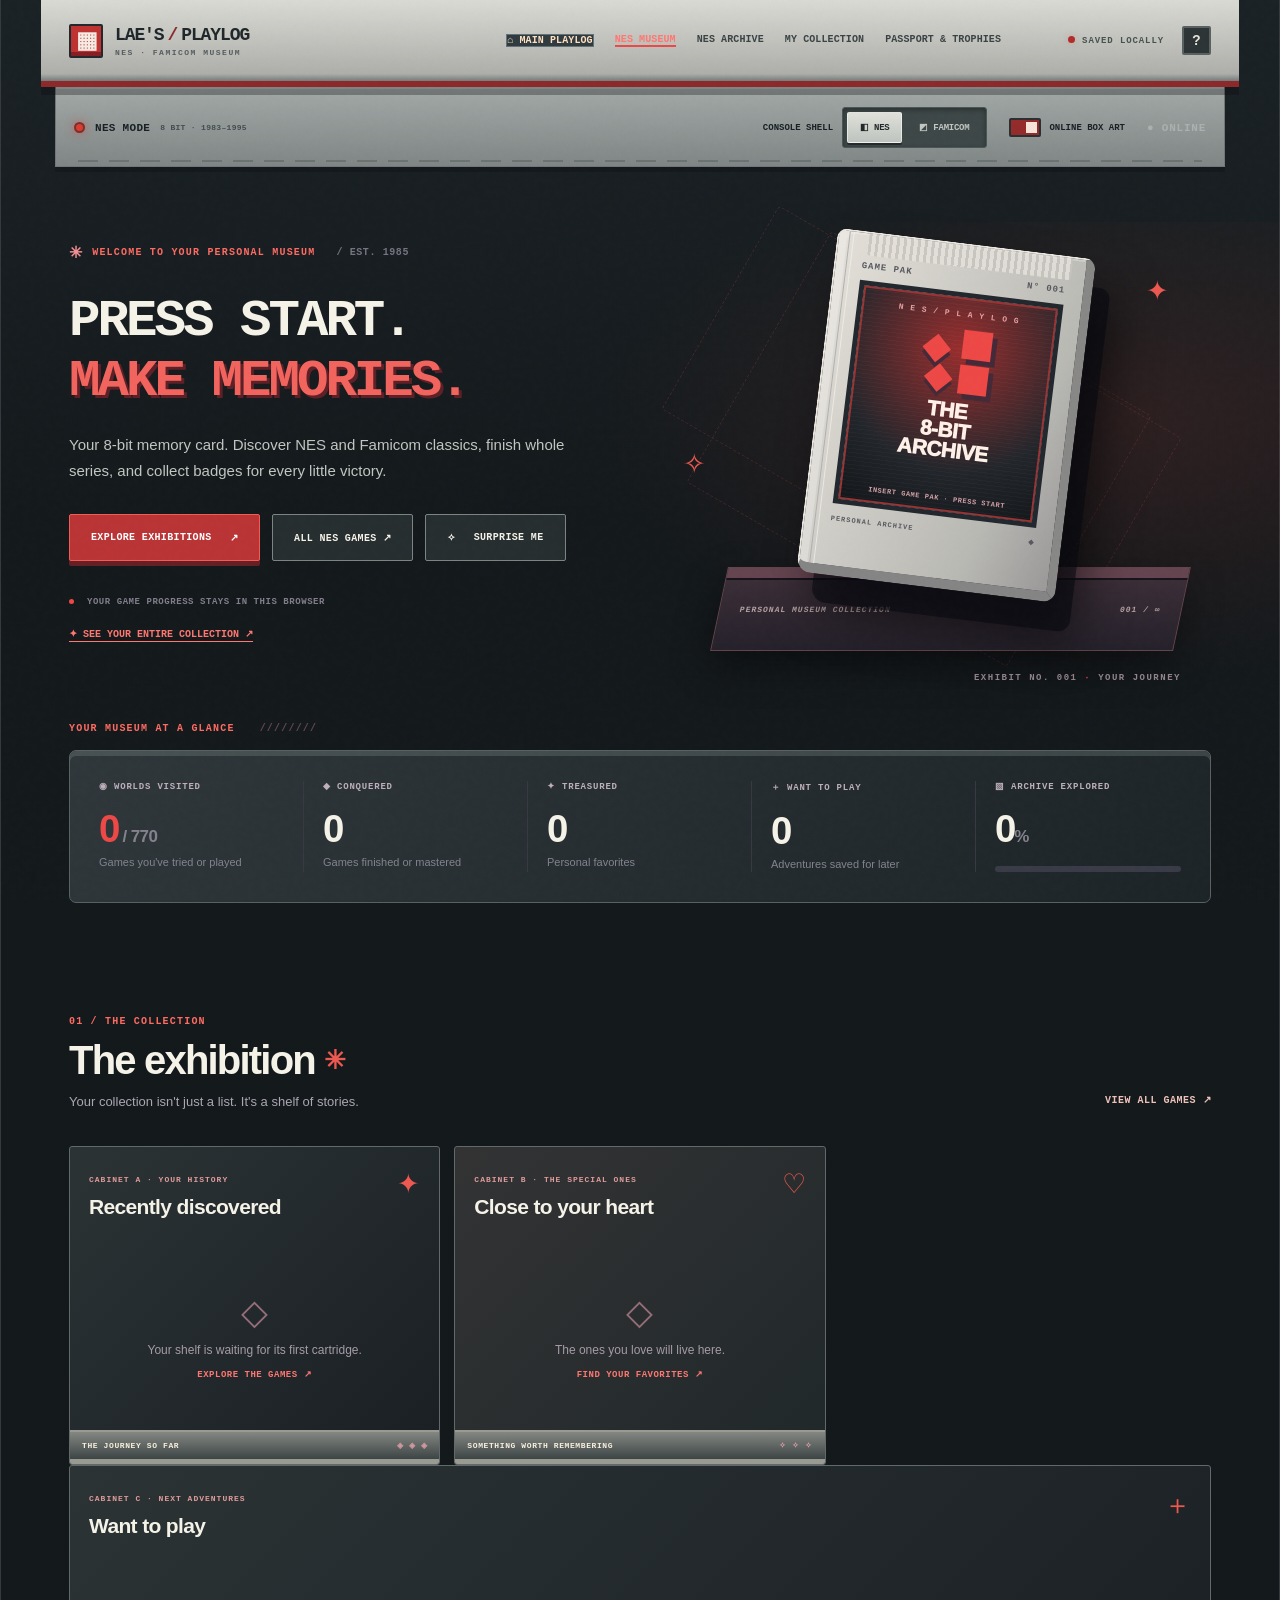
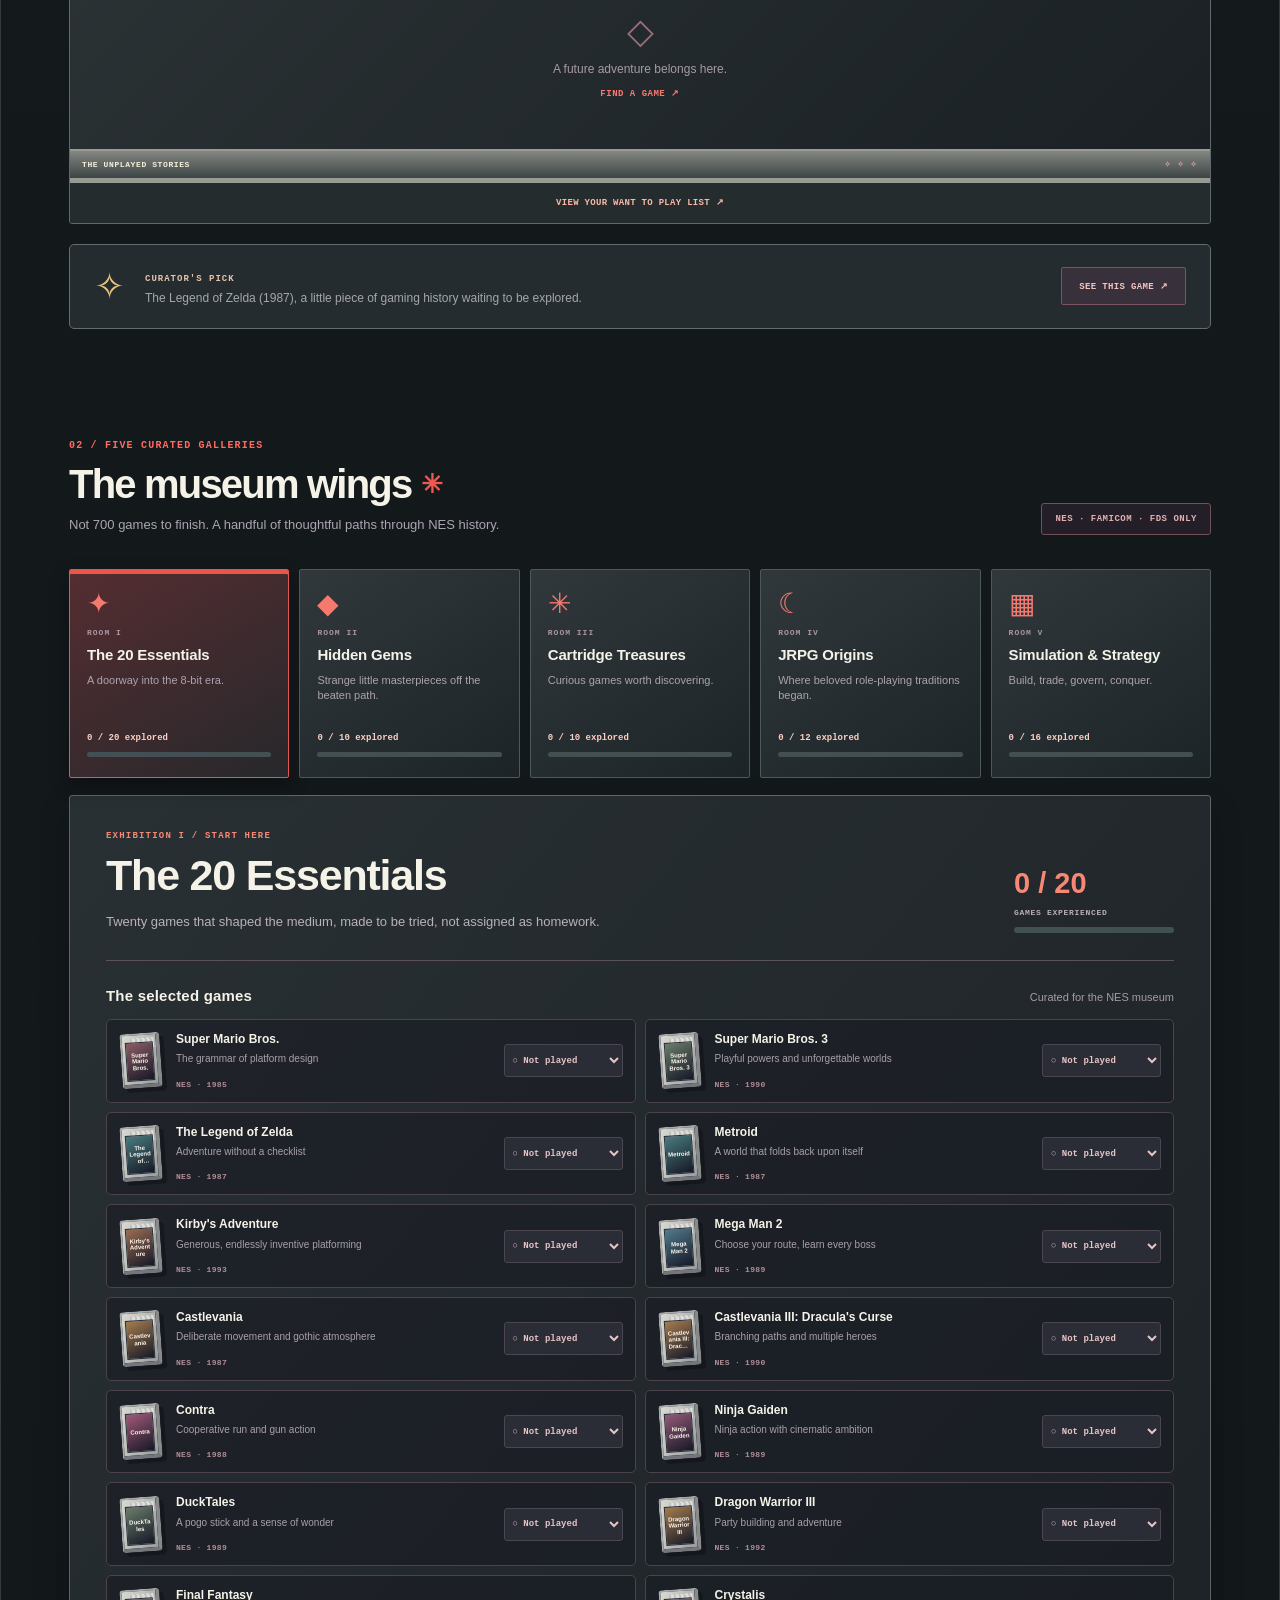
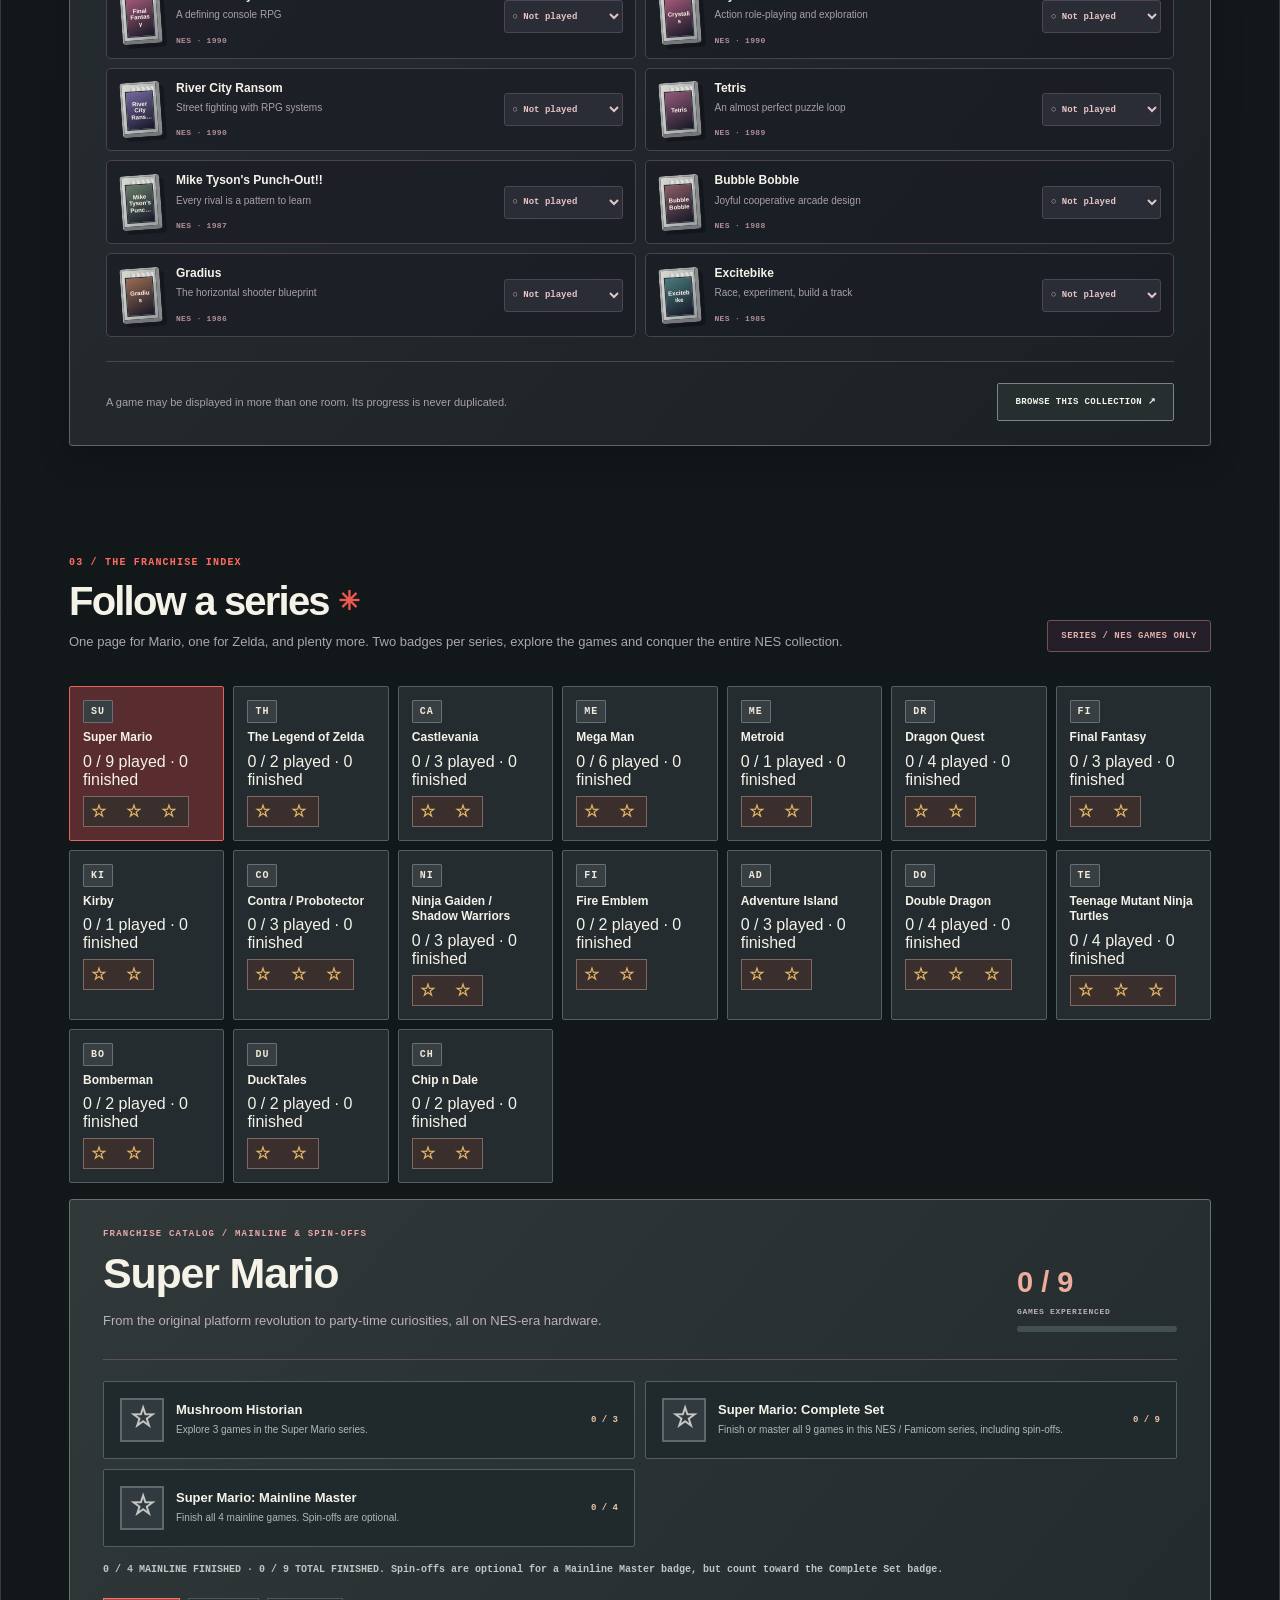
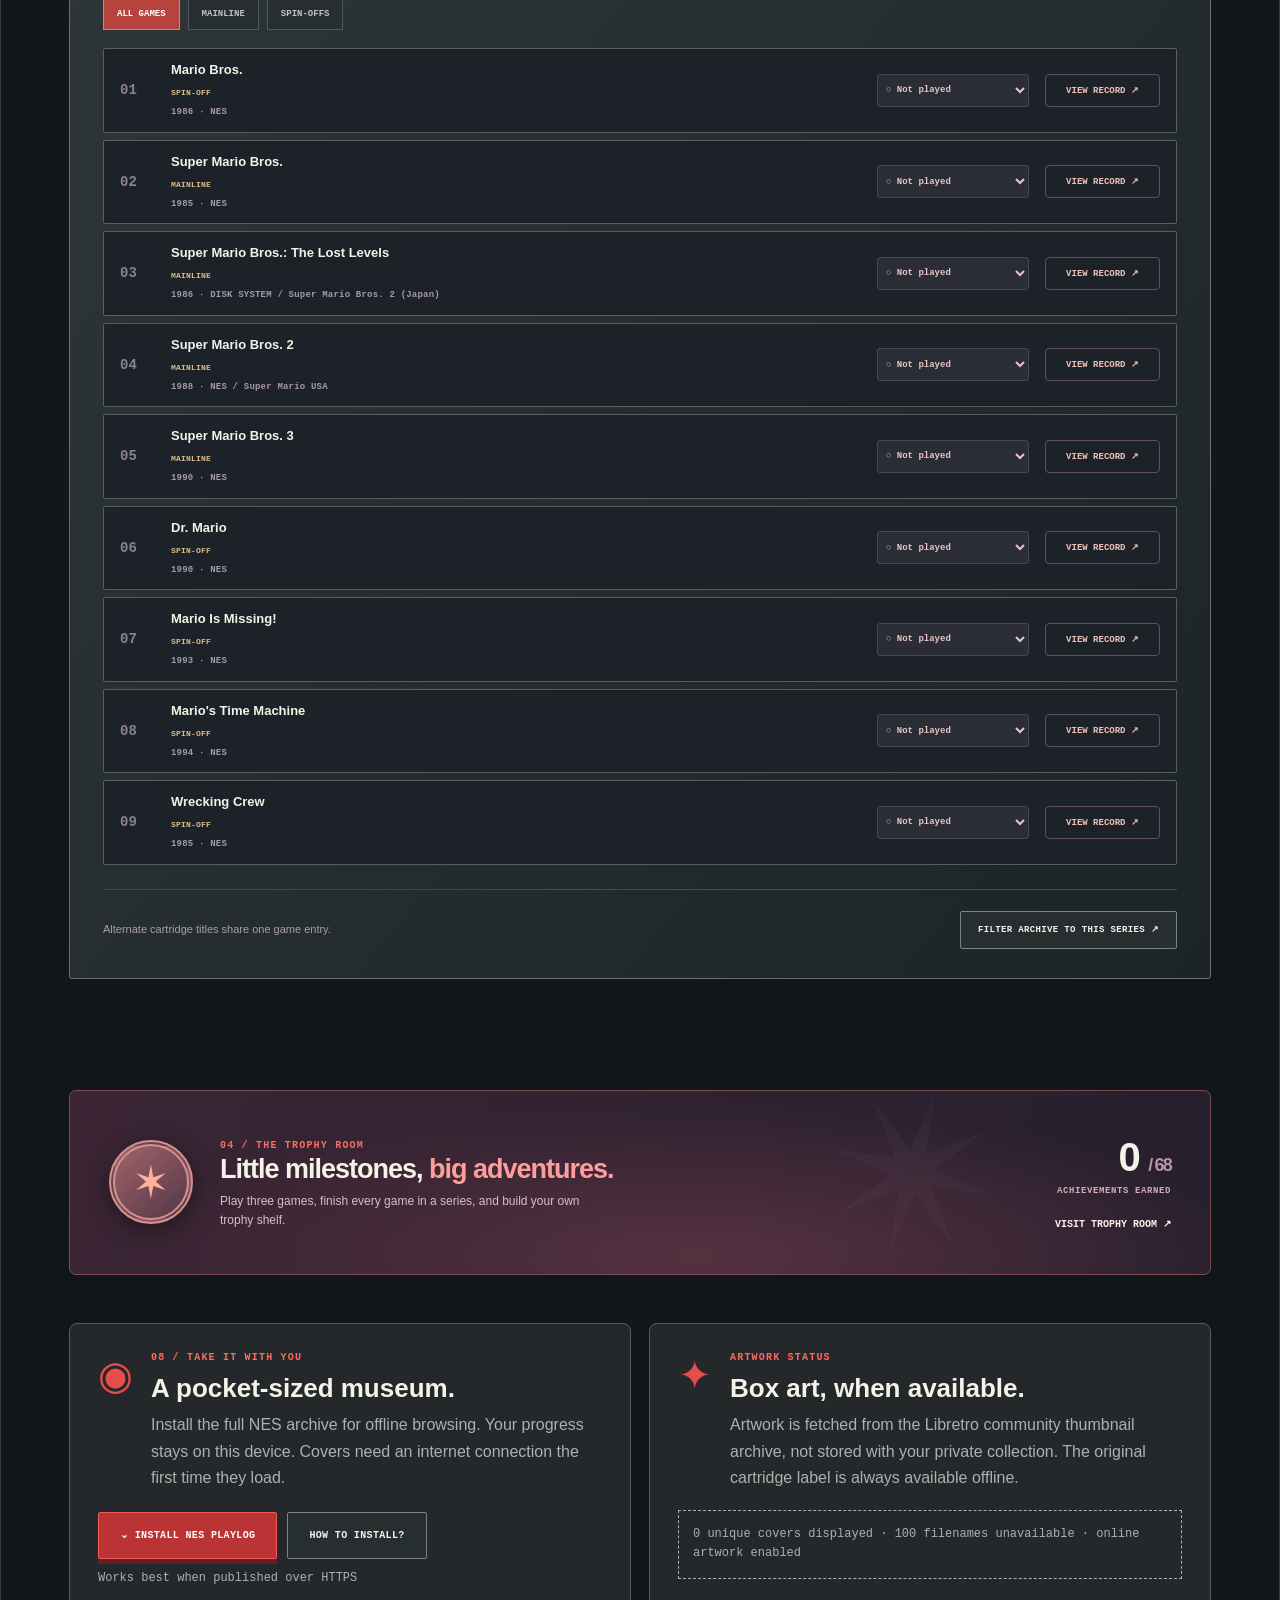
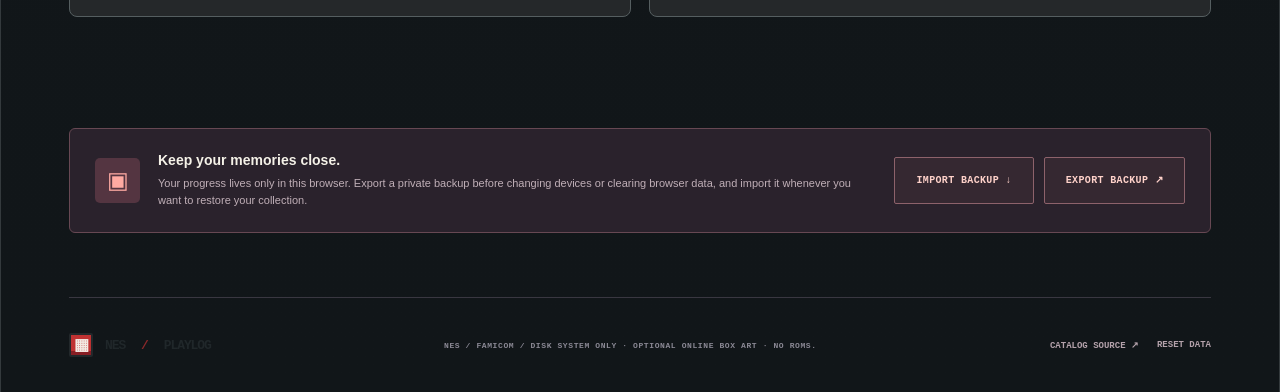
==== nes/index.html @ 4ed9d4ea "Lae's Playlog v9: shared passport, collection and NES museum" ====
<!doctype html>
<html lang="en">
<head>
<meta charset="utf-8">
<meta name="viewport" content="width=device-width, initial-scale=1">
<meta name="theme-color" content="#171a1b">
<meta name="description" content="NES Playlog, a personal 8-bit cartridge museum, game archive, and achievement collection.">
<title>Lae's Playlog · NES · Museum</title>

<link rel="icon" href="../favicon.svg" type="image/svg+xml"><link rel="stylesheet" href="./styles.css">

<meta name="apple-mobile-web-app-capable" content="yes">
<meta name="apple-mobile-web-app-status-bar-style" content="black-translucent">

</head>
<body data-page="museum">
<div class="noise" aria-hidden="true"></div>
<div class="site" id="top">
  <header class="topbar">
    <a class="wordmark" href="../index.html" aria-label="Lae's Playlog home"><span class="logo-pixel">▦</span><span>LAE'S<span class="slash">/</span>PLAYLOG<small>NES · FAMICOM MUSEUM</small></span></a>
    <nav class="mainnav" aria-label="Main navigation"><a class="hub-return" href="../index.html">⌂ MAIN PLAYLOG</a><a data-nav="museum" href="./index.html">NES MUSEUM</a><a data-nav="archive" href="./archive.html">NES ARCHIVE</a><a href="../collection.html">MY COLLECTION</a><a href="../passport.html">PASSPORT &amp; TROPHIES</a></nav>
    <div class="top-actions"><span class="save-status" id="saveStatus"><span class="save-dot"></span>SAVED LOCALLY</span><button type="button" class="top-help" id="aboutBtn" aria-label="About NES Playlog">?</button></div>
  </header>
  <div class="console-controls" aria-label="Appearance settings">
    <div class="console-identity"><span class="power-led" aria-hidden="true"></span><span id="consoleLabel">NES MODE</span><small>8 BIT · 1983–1995</small></div>
    <div class="control-cluster"><span class="control-caption">CONSOLE SHELL</span><div class="theme-switch" role="group" aria-label="Console appearance"><button type="button" class="theme-button active" data-theme-select="nes" aria-pressed="true">◧ NES</button><button type="button" class="theme-button" data-theme-select="famicom" aria-pressed="false">◩ FAMICOM</button></div></div>
    <label class="cover-toggle"><input type="checkbox" id="coverToggle" checked><span class="switch-track"></span><span>ONLINE BOX ART</span></label><span class="network-state" id="networkState" aria-live="polite">● ONLINE</span>
  </div>
  <main>
    <section id="museum" class="hero-section">
      <div class="hero-text">
        <div class="eyebrow"><span class="mini-star">✳</span> WELCOME TO YOUR PERSONAL MUSEUM <span class="muted-number">/ EST. 1985</span></div>
        <h1>PRESS START.<br><em>MAKE MEMORIES.</em></h1>
        <p>Your 8-bit memory card. Discover NES and Famicom classics, finish whole series, and collect badges for every little victory.</p>
        <div class="hero-buttons"><a href="./index.html#exhibitions" class="btn btn-primary">EXPLORE EXHIBITIONS <span>↗</span></a><button type="button" class="btn btn-outline" id="exploreBtn">ALL NES GAMES ↗</button><button type="button" class="btn btn-outline" id="randomBtn"><span class="dice">✧</span> SURPRISE ME</button></div>
        <div class="hero-note"><span class="dot"></span> YOUR GAME PROGRESS STAYS IN THIS BROWSER</div><a class="hero-collection-link" href="../collection.html">✦ SEE YOUR ENTIRE COLLECTION ↗</a>
      </div>
      <div class="hero-stage" aria-hidden="true">
        <div class="stage-orbit orbit-a"></div><div class="stage-orbit orbit-b"></div>
        <span class="stage-spark s1">✦</span><span class="stage-spark s2">✧</span><span class="stage-spark s3">✳</span>
        <div class="stage-plinth"><div class="plinth-top"></div><div class="plinth-front">PERSONAL MUSEUM COLLECTION <span>001 / ∞</span></div></div>
        <div class="hero-cartridge"><div class="cart-ridge"></div><div class="cart-head"><span>GAME PAK</span><span>N° 001</span></div><div class="cart-label"><div class="cart-label-top">N E S  /  P L A Y L O G</div><div class="hero-pixel-mark"><b></b><b></b><b></b><b></b></div><strong>THE<br>8-BIT<br>ARCHIVE</strong><small>INSERT GAME PAK · PRESS START</small></div><div class="cart-foot">PERSONAL ARCHIVE <span>◆</span></div></div>
        <div class="stage-caption">EXHIBIT NO. 001 <span>·</span> YOUR JOURNEY</div>
      </div>
    </section>
    <section class="dashboard" aria-labelledby="dashboard-title"><div class="section-overline" id="dashboard-title">YOUR MUSEUM AT A GLANCE <span>////////</span></div>
      <div class="stat-grid">
        <div class="stat-block"><div class="stat-caption">◉ WORLDS VISITED</div><div class="stat-big" id="statPlayed">0<small> / 770</small></div><div class="stat-foot">Games you've tried or played</div></div>
        <div class="stat-block"><div class="stat-caption">◆ CONQUERED</div><div class="stat-big" id="statFinished">0</div><div class="stat-foot">Games finished or mastered</div></div>
        <div class="stat-block"><div class="stat-caption">✦ TREASURED</div><div class="stat-big" id="statFavs">0</div><div class="stat-foot">Personal favorites</div></div>
        <div class="stat-block"><div class="stat-caption">＋ WANT TO PLAY</div><div class="stat-big" id="statWant">0</div><div class="stat-foot">Adventures saved for later</div></div><div class="stat-block"><div class="stat-caption">▧ ARCHIVE EXPLORED</div><div class="stat-big" id="statPercent">0<small>%</small></div><div class="stat-meter" role="progressbar" aria-label="Collection explored" aria-valuemin="0" aria-valuemax="100" aria-valuenow="0" id="statProgress"><span id="statFill"></span></div></div>
      </div>
    </section>
    <section class="exhibits" aria-labelledby="exhibit-title">
      <div class="section-head"><div><div class="section-kicker">01 / THE COLLECTION</div><h2 id="exhibit-title">The exhibition <span class="heading-flower">✳</span></h2><p>Your collection isn't just a list. It's a shelf of stories.</p></div><a class="text-link" href="./archive.html">VIEW ALL GAMES <span>↗</span></a></div>
      <div class="exhibit-panels">
        <article class="exhibit-panel recently"><div class="panel-top"><div><span class="eyebrow-tag">CABINET A · YOUR HISTORY</span><h3>Recently discovered</h3></div><span class="panel-symbol">✦</span></div><div id="recentShelf" class="shelf-cards"></div><div class="shelf-edge">THE JOURNEY SO FAR <span>◈ ◈ ◈</span></div></article>
        <article class="exhibit-panel favorites"><div class="panel-top"><div><span class="eyebrow-tag">CABINET B · THE SPECIAL ONES</span><h3>Close to your heart</h3></div><span class="panel-symbol">♡</span></div><div id="favoriteShelf" class="shelf-cards"></div><div class="shelf-edge">SOMETHING WORTH REMEMBERING <span>✧ ✧ ✧</span></div></article>
      </div>
      <article class="exhibit-panel wishlist"><div class="panel-top"><div><span class="eyebrow-tag">CABINET C · NEXT ADVENTURES</span><h3>Want to play</h3></div><span class="panel-symbol">＋</span></div><div id="wantShelf" class="shelf-cards"></div><div class="shelf-edge">THE UNPLAYED STORIES <span>✧ ✧ ✧</span></div><button type="button" class="wishlist-view-all" id="wantShelfLink">VIEW YOUR WANT TO PLAY LIST ↗</button></article>
      <div class="curator-strip"><span class="curator-icon">✧</span><div><strong>CURATOR'S PICK</strong><p id="curatorText">A little adventure is waiting for you in the archive.</p></div><button class="btn btn-small" id="curatorBtn" type="button">SEE THIS GAME ↗</button></div>
    </section>
    <section id="exhibitions" class="curated-exhibitions" aria-labelledby="exhibitions-title">
  <div class="section-head"><div><div class="section-kicker">02 / FIVE CURATED GALLERIES</div><h2 id="exhibitions-title">The museum wings <span class="heading-flower">✳</span></h2><p>Not 700 games to finish. A handful of thoughtful paths through NES history.</p></div><span class="museum-count-tag">NES · FAMICOM · FDS ONLY</span></div>
  <div class="room-nav" id="roomNav" aria-label="Choose an exhibition"></div>
  <div id="roomDetail" class="room-detail" aria-live="polite"></div>
</section>
<section id="series" class="series-section" aria-labelledby="series-title">
  <div class="section-head"><div><div class="section-kicker">03 / THE FRANCHISE INDEX</div><h2 id="series-title">Follow a series <span class="heading-flower">✳</span></h2><p>One page for Mario, one for Zelda, and plenty more. Two badges per series, explore the games and conquer the entire NES collection.</p></div><span class="museum-count-tag">SERIES / NES GAMES ONLY</span></div>
  <div class="series-nav" id="seriesNav" aria-label="Choose a series"></div>
  <div class="series-detail" id="seriesDetail" aria-live="polite"></div>
</section>
<section class="milestone-banner"><div class="banner-badge">✶</div><div><span class="section-kicker">04 / THE TROPHY ROOM</span><h2>Little milestones, <em>big adventures.</em></h2><p>Play three games, finish every game in a series, and build your own trophy shelf.</p></div><div class="banner-right"><strong id="badgeCountHero">0 <span>/ 68</span></strong><span>ACHIEVEMENTS EARNED</span><a href="../passport.html#achievements">VISIT TROPHY ROOM ↗</a></div></section>
    <section id="archive" class="archive" aria-labelledby="archive-title"><div class="section-head"><div><div class="section-kicker">05 / THE NES + FAMICOM ARCHIVE</div><h2 id="archive-title">The game archive <span class="heading-flower">✳</span></h2><p><span id="catalogCount">770</span> unique game entries on file. A growing NES and Famicom collection, with alternate cartridge titles linked together. More games are still being added.</p></div><div class="archive-head-actions"><button type="button" class="text-link as-button" id="importBtn">↓ IMPORT</button><button type="button" class="text-link as-button" id="exportBtn">↑ BACK UP ↗</button><button type="button" class="btn btn-primary btn-small" id="addBtn">＋ ADD GAME</button></div></div>
      <div class="archive-console"><div class="console-top"><span>SEARCH THE CATALOG</span><span>SELECT YOUR VIEW <span class="tiny-arrow">→</span></span></div>
        <div class="search-row"><label class="search-field"><span>⌕</span><input id="searchInput" type="search" placeholder="Try: Capcom platformer, Zelda, tactics..." autocomplete="off" aria-label="Search games"><kbd>/</kbd></label><div class="view-switch" aria-label="Archive layout"><button type="button" class="view-button active" data-view="grid" aria-label="Cartridge grid view" aria-pressed="true">▦ <span>GRID</span></button><button type="button" class="view-button" data-view="list" aria-label="List view" aria-pressed="false">☷ <span>LIST</span></button></div></div>
        <div class="filter-row"><label>STATUS<select id="statusFilter"><option value="all">All statuses</option><option value="unplayed">Not played</option><option value="tried">Tried</option><option value="played">Played</option><option value="finished">Finished</option><option value="mastered">Mastered</option><option value="favorites">Favorites only</option><option value="want">Want to Play only</option><option value="other-played">Played another version</option><option value="other-finished">Finished another version</option></select></label><label>YEAR<select id="yearFilter"><option value="all">Every year</option></select></label><label>SORT BY<select id="sortSelect"><option value="alpha">Title, A to Z</option><option value="recent">Recently updated</option><option value="oldest">Release, oldest</option><option value="newest">Release, newest</option><option value="status">Completion status</option><option value="want">Want to Play first</option></select></label></div>
        <div class="filter-row advanced-filter-row"><label>EXHIBITION<select id="exhibitionFilter"><option value="all">All collections</option></select></label><label>SERIES<select id="seriesFilter"><option value="all">Every series</option></select></label><label>GENRE<select id="genreFilter"><option value="all">All genres</option></select></label><label>GAMEPLAY TAG<select id="tagFilter"><option value="all">All tags</option></select></label><label>SERIES ROLE<select id="roleFilter"><option value="all">Any series role</option><option value="Mainline">Mainline</option><option value="Spin-off">Spin-off</option><option value="independent">Not in a series</option></select></label><label>DEVELOPER<select id="developerFilter"><option value="all">All developers</option></select></label><label>PUBLISHER<select id="publisherFilter"><option value="all">All publishers</option></select></label><span class="filter-hint">Combine filters to discover games by creator, genre, gameplay systems, series, or progress. Some archive metadata is still being researched.</span></div>
      </div>
      <div class="archive-result"><span id="resultCount">SHOWING 0 OF 770 ARTIFACTS</span><button type="button" class="clear-filters" id="clearFiltersBtn">CLEAR FILTERS ×</button></div>
      <div id="gameGrid" class="archive-grid" aria-live="off"></div>
      <div id="emptyArchive" class="empty-archive hidden"><div>✧</div><h3>Nothing on this shelf.</h3><p>Try another search, or add your own game to the museum.</p><button type="button" class="btn btn-outline" id="clearEmptyBtn">CLEAR FILTERS</button></div>
      <div class="load-more"><button type="button" class="btn btn-outline hidden" id="moreBtn">SHOW MORE CARTRIDGES ↓</button></div>
    </section>

<section id="collection" class="collection-page" aria-labelledby="collectionTitle">
 <div class="collection-intro"><div class="section-kicker">YOUR PERSONAL MUSEUM / THE GAME SHELF</div><h1 id="collectionTitle">Every game <em>you've touched.</em></h1><p>A shelf for everything you've tried, played, finished, mastered, or saved for another day. Your collection should never be hidden behind an archive filter.</p><div class="collection-count-grid" id="collectionCounts" aria-label="Game completion statistics"></div></div>
 <div class="collection-toolbar"><div class="collection-tabs" id="collectionTabs" role="group" aria-label="View games by progress"><button data-collection-filter="all" type="button" class="active">ALL PLAYED</button><button data-collection-filter="tried" type="button">TRIED</button><button data-collection-filter="played" type="button">PLAYED</button><button data-collection-filter="finished" type="button">FINISHED</button><button data-collection-filter="mastered" type="button">MASTERED</button><button data-collection-filter="other" type="button">OTHER VERSIONS</button><button data-collection-filter="want" type="button">WANT TO PLAY</button><button data-collection-filter="favorite" type="button">FAVORITES</button></div><label class="collection-search-label">⌕ FIND IN MY COLLECTION<input type="search" id="collectionSearch" autocomplete="off" placeholder="Search my games"></label></div>
 <div id="collectionResultText" class="collection-result-text"></div><div id="collectionGrid" class="collection-grid"></div><div id="collectionEmpty" class="collection-empty" hidden><span>◇</span><h3>Nothing on this shelf yet.</h3><p>Find a game in the archive, record your progress, and it'll appear here.</p><a class="btn btn-outline" href="./archive.html">BROWSE THE ARCHIVE ↗</a></div>
</section>
<section id="collectionProfilePreview" class="collection-profile-preview" aria-label="Your collection preview"><div class="section-head"><div><div class="section-kicker">01 / YOUR DISPLAY CABINET</div><h2>Your collection comes first <span class="heading-flower">✳</span></h2><p>Every cartridge you've tried, finished, and mastered is part of your story.</p></div><a class="btn btn-outline btn-small" href="../collection.html">SEE THE WHOLE SHELF ↗</a></div><div id="profileCollectionStats" class="collection-count-grid"></div><div id="profileCollectionCards" class="profile-collection-cards"></div></section>
    <section id="achievements" class="achievements" aria-labelledby="achievements-title"><div class="section-head"><div><div class="section-kicker">06 / THE TROPHY ROOM</div><h2 id="achievements-title">The achievement cabinet <span class="heading-flower">✳</span></h2><p>The little victories that make your journey yours. Once earned, a badge stays yours.</p></div><div class="achievement-summary"><strong id="achievementTotal">0 / 68</strong><span>BADGES UNLOCKED</span></div></div><div class="achievement-tabs" role="group" aria-label="Filter trophies"><button type="button" class="achievement-tab active" data-achievement-filter="all" aria-pressed="true">ALL TROPHIES</button><button type="button" class="achievement-tab" data-achievement-filter="general" aria-pressed="false">MUSEUM MILESTONES</button><button type="button" class="achievement-tab" data-achievement-filter="series" aria-pressed="false">SERIES BADGES</button></div><div id="achievementGrid" class="achievement-grid"></div></section>
    <section id="passport" class="passport-section" aria-labelledby="passportTitle">
 <div class="section-head"><div><div class="section-kicker">07 / YOUR LOCAL COLLECTION</div><h2 id="passportTitle">The player passport <span class="heading-flower">✳</span></h2><p>Your personal collector card, saved privately in this browser. No account, no sign-in, no cloud service.</p></div><button class="btn btn-outline btn-small" id="passportEdit" type="button">EDIT MY PASSPORT ↗</button><button class="btn btn-primary btn-small" id="shareCardBtn" type="button">▧ EXPORT PNG CARD</button></div>
 <div class="passport-card" id="passportPublicCard"><div class="passport-identity"><div class="passport-avatar" id="passportAvatar">P1</div><div><span class="passport-kicker" id="passportMotto">NES / FAMICOM ARCHIVIST</span><h3 id="passportName">PLAYER 1</h3><p id="passportBioText">Your NES journey begins here.</p><div id="passportStats" class="passport-stat">0 PLAYED</div></div></div><div class="passport-display"><h4>FAVORITES ON DISPLAY</h4><div id="passportFavorites" class="passport-favorites"></div><h4>PINNED TROPHIES</h4><div id="passportBadges" class="passport-badges"></div><p class="passport-disclaimer">LOCAL ONLY · NO LOGIN · NOTHING SHARED AUTOMATICALLY</p></div></div>
 <div class="online-roadmap"><span>ACCOUNT-FREE MUSEUM</span><p>Everyone can explore instantly, with their own private browser collection. Publish on GitHub Pages for free. To move progress to another device, export and import a JSON backup.</p><a href="https://docs.github.com/en/pages/getting-started-with-github-pages/creating-a-github-pages-site" target="_blank" rel="noopener noreferrer">PUBLISHING GUIDE ↗</a></div>
<div class="passport-share-kit"><div><span class="section-kicker">SHARE YOUR MUSEUM · NO ACCOUNT REQUIRED</span><h3>Let a friend visit your collection.</h3><p>Export a public passport file. It includes your display name, game statuses, and unlocked trophies, but <strong>never includes your private notes or personal completion goals</strong>. Your friend can open it as a visitor without importing or overwriting their own collection.</p></div><div class="passport-share-actions"><button class="btn btn-primary btn-small" id="exportGuestBtn" type="button">↑ EXPORT PUBLIC PASSPORT (.JSON)</button><button class="btn btn-outline btn-small" id="openGuestBtn" type="button">↓ OPEN FRIEND'S PASSPORT</button></div></div><div id="visitorPanel" class="visitor-panel hidden" aria-live="polite"><div class="visitor-panel-heading"><div><div class="section-kicker">VISITOR VIEW / READ ONLY</div><h3 id="visitorName">FRIEND'S MUSEUM</h3><p id="visitorBio"></p></div><button type="button" class="btn btn-outline btn-small" id="closeGuestBtn">CLOSE FRIEND'S PASSPORT ×</button></div><div class="visitor-stats" id="visitorStats"></div><div class="visitor-galleries"><div><h4>THEIR GAMES</h4><div class="collection-tabs" id="visitorTabs" role="group" aria-label="Friend game categories"><button type="button" data-visitor-filter="all" class="active">ALL</button><button type="button" data-visitor-filter="played">PLAYED</button><button type="button" data-visitor-filter="finished">FINISHED</button><button type="button" data-visitor-filter="mastered">MASTERED</button></div><div id="visitorGames" class="visitor-games"></div></div><div><h4>THEIR UNLOCKED TROPHIES</h4><div id="visitorTrophies" class="visitor-trophies"></div></div></div><p class="visitor-safety">This is a separate read-only view. Nothing from this file is added to or substituted for your own museum.</p></div>
</section>
<section class="museum-tools" aria-labelledby="museum-tools-title"><div class="tool-panel"><div class="tool-heading"><span>◉</span><div><div class="section-kicker">08 / TAKE IT WITH YOU</div><h2 id="museum-tools-title">A pocket-sized museum.</h2><p>Install the full NES archive for offline browsing. Your progress stays on this device. Covers need an internet connection the first time they load.</p></div></div><div class="tool-actions"><button type="button" class="btn btn-primary" id="installBtn">⌄ INSTALL NES PLAYLOG</button><button type="button" class="btn btn-outline" id="helpInstallBtn">HOW TO INSTALL?</button><span class="install-state" id="installState" role="status">Works best when published over HTTPS</span></div></div><div class="tool-panel"><div class="tool-heading"><span>✦</span><div><div class="section-kicker">ARTWORK STATUS</div><h2>Box art, when available.</h2><p>Artwork is fetched from the Libretro community thumbnail archive, not stored with your private collection. The original cartridge label is always available offline.</p></div></div><p class="art-status" id="artStatus" aria-live="polite">Artwork requests are optional.</p></div></section>
<section class="backup-ribbon"><div class="backup-glyph">▣</div><div><strong>Keep your memories close.</strong><p>Your progress lives only in this browser. Export a private backup before changing devices or clearing browser data, and import it whenever you want to restore your collection.</p></div><div class="backup-actions"><button type="button" class="btn btn-outline" id="bannerImportBtn">IMPORT BACKUP ↓</button><button type="button" class="btn btn-outline" id="bannerExportBtn">EXPORT BACKUP ↗</button></div></section>
  </main>
  <footer><a class="wordmark footer-mark" href="./index.html"><span class="logo-pixel">▦</span> NES<span class="slash">/</span>PLAYLOG</a><span>NES / FAMICOM / DISK SYSTEM ONLY · OPTIONAL ONLINE BOX ART · NO ROMS.</span><div><a href="https://github.com/vNakamura/8bitnintendo-science" target="_blank" rel="noopener noreferrer">CATALOG SOURCE ↗</a><button type="button" id="resetBtn">RESET DATA</button></div></footer>
</div>
<input type="file" id="importFile" accept=".json,application/json" hidden><input type="file" id="visitorFile" accept=".json,application/json" hidden>
<dialog id="gameDialog" class="modal game-modal"><div class="modal-panel"><button type="button" class="modal-close" data-close="gameDialog" aria-label="Close game details">×</button><div class="modal-kicker">FROM THE COLLECTION <span> / GAME RECORD</span></div><div class="detail-head"><div id="detailCartridge" class="detail-cart-wrap"></div><div class="detail-title-group"><span id="detailRegion" class="region-pill">NES</span><h2 id="detailTitle">Game title</h2><div id="detailYear" class="detail-year">1987 · NES</div><div class="detail-id">ARCHIVE RECORD / <span id="detailCode">001</span></div></div></div><div class="detail-tags" id="detailTags"></div><div id="detailCredits" class="detail-credits" aria-label="Developer and publisher"></div><div class="detail-aliases" id="detailAliases"></div><div class="detail-availability" id="detailAvailability"></div><div class="prototype-warning hidden" id="detailPrototype">ARCHIVE PROTOTYPE · An unfinished NES build, not a commercially released cartridge. This is NOT the SNES version.</div>
  <form id="gameForm"><div class="completion-rule" id="completionRule" aria-live="polite"></div><div class="detail-fields"><label>YOUR PROGRESS<select id="detailStatus"><option value="unplayed">○ Not played</option><option value="tried">◌ Tried it</option><option value="played">◉ Played it</option><option value="finished">◆ Finished it</option><option value="mastered">✦ Mastered it</option></select></label><label>LAST PLAYED <small>OPTIONAL</small><input id="detailDate" type="date"></label></div><section class="other-version-panel" aria-label="Other editions and remakes"><div class="other-version-heading">◈ ANOTHER VERSION</div><p>Played a remake, remaster or port elsewhere? Record it here without marking the NES or Famicom original as played. Only original-console progress unlocks NES and series completion achievements.</p><div class="detail-fields"><label>PROGRESS ON ANOTHER VERSION<select id="detailOtherVersionStatus"><option value="none">○ No other version recorded</option><option value="played">◉ Played another version</option><option value="finished">◆ Finished another version</option></select></label><label>WHICH VERSION? <small>OPTIONAL</small><input id="detailOtherVersionName" type="text" maxlength="120" placeholder="e.g. Final Fantasy III on Nintendo DS"></label></div></section><div class="detail-rating"><span>YOUR RATING</span><div id="ratingStars" class="rating-stars" role="group" aria-label="Game rating"><button type="button" data-rate="1" aria-label="Rate 1 out of 5">☆</button><button type="button" data-rate="2" aria-label="Rate 2 out of 5">☆</button><button type="button" data-rate="3" aria-label="Rate 3 out of 5">☆</button><button type="button" data-rate="4" aria-label="Rate 4 out of 5">☆</button><button type="button" data-rate="5" aria-label="Rate 5 out of 5">☆</button><button type="button" class="rating-clear" id="clearRating" aria-label="Clear rating">CLEAR</button></div></div><label class="notes-label" for="detailGoal">PERSONAL COMPLETION GOAL <small>OPTIONAL, ESPECIALLY FOR ARCADE / SIMULATION</small></label><input class="personal-goal" id="detailGoal" type="text" maxlength="180" placeholder="e.g. reach level 20, win a tournament, build a thriving city"><label class="notes-label" for="detailNote">MEMORY CARD <small>YOUR NOTES</small></label><textarea id="detailNote" rows="4" maxlength="1000" placeholder="How did this game make you feel? What do you remember?"></textarea><div class="detail-actions"><button id="detailWant" class="btn btn-outline" type="button" aria-pressed="false">＋ WANT TO PLAY</button><button id="detailFavorite" class="btn btn-favorite" type="button" aria-pressed="false">☆ ADD TO FAVORITES</button><button class="btn btn-primary" type="submit">SAVE MEMORY ↗</button></div><button type="button" id="removeGameBtn" class="remove-game hidden">REMOVE CUSTOM ENTRY</button></form></div></dialog>
<dialog id="addDialog" class="modal"><form id="addForm" class="modal-panel"><button type="button" class="modal-close" data-close="addDialog" aria-label="Close add game">×</button><div class="modal-kicker">ANOTHER WORLD TO EXPLORE</div><h2>Add a cartridge</h2><p>NES, Famicom or Famicom Disk System titles only. No SNES, Game Boy or other console games. Known alternate cartridge titles are linked automatically.</p><label class="field-label" for="addTitle">GAME TITLE<input id="addTitle" type="text" maxlength="120" required placeholder="e.g. Mother"></label><div class="detail-fields"><label>RELEASE YEAR <small>OPTIONAL</small><input id="addYear" type="number" min="1983" max="2100" placeholder="1989"></label><label>CARTRIDGE / FORMAT<select id="addRegion"><option value="OTHER">NES cartridge</option><option value="JP">Famicom cartridge</option><option value="FDS">Famicom Disk System</option><option value="HOME">NES / Famicom homebrew</option><option value="PROTO">Unreleased NES prototype</option></select></label></div><div class="detail-fields extra-data-fields"><label>DEVELOPER <small>OPTIONAL</small><input id="addDeveloper" type="text" maxlength="120" placeholder="Studio or credited developer"></label><label>PUBLISHER <small>OPTIONAL</small><input id="addPublisher" type="text" maxlength="120" placeholder="Publisher"></label></div><div class="detail-fields extra-data-fields"><label>GENRES <small>COMMA SEPARATED</small><input id="addGenres" type="text" maxlength="300" placeholder="Strategy, Simulation"></label><label>GAMEPLAY TAGS <small>COMMA SEPARATED</small><input id="addTags" type="text" maxlength="300" placeholder="Tactics, Turn-based"></label></div><div class="detail-actions"><button type="button" class="btn btn-outline" data-close="addDialog">CANCEL</button><button type="submit" class="btn btn-primary">ADD TO ARCHIVE ↗</button></div></form></dialog>
<dialog id="passportDialog" class="modal"><form id="passportForm" class="modal-panel"><button type="button" class="modal-close" data-close="passportDialog" aria-label="Close">×</button><div class="modal-kicker">PLAYER PASSPORT</div><h2>Your local identity</h2><p>Choose your collector identity, display color, favorite cartridges and pinned badges. Everything stays in your browser until you choose to export a public passport.</p><label class="field-label" for="passportAlias">PLAYER NAME<input id="passportAlias" type="text" maxlength="32" placeholder="PLAYER 1"></label><label class="field-label" for="passportBio">SHORT BIO<textarea id="passportBio" rows="3" maxlength="180" placeholder="What do you love about NES games?"></textarea></label><div class="passport-editor-grid"><label class="field-label">AVATAR SYMBOL<select id="passportAvatarInput"><option value="P1">P1</option><option value="✦">✦</option><option value="★">★</option><option value="◆">◆</option><option value="☾">☾</option><option value="♡">♡</option><option value="♟">♟</option></select></label><label class="field-label">PASSPORT COLOR<select id="passportAccentInput"><option value="red">NES RED</option><option value="gold">FAMICOM GOLD</option><option value="teal">TEAL</option><option value="purple">PURPLE</option><option value="blue">BLUE</option></select></label></div><label class="field-label">YOUR COLLECTOR MOTTO<input id="passportMottoInput" type="text" maxlength="60" placeholder="e.g. The cartridge remembers"></label><div class="passport-editor-grid"><label class="field-label">FEATURED GAME 1<select id="passportFeatured1"></select></label><label class="field-label">FEATURED GAME 2<select id="passportFeatured2"></select></label><label class="field-label">FEATURED GAME 3<select id="passportFeatured3"></select></label></div><label class="field-label">PIN YOUR FAVORITE ACHIEVEMENT<select id="passportPinnedAchievement"></select></label><div class="detail-actions"><button type="button" class="btn btn-outline" data-close="passportDialog">CANCEL</button><button type="submit" class="btn btn-primary">SAVE PASSPORT ↗</button></div></form></dialog>
<dialog id="aboutDialog" class="modal"><div class="modal-panel"><button type="button" class="modal-close" data-close="aboutDialog" aria-label="Close about">×</button><div class="modal-kicker">YOUR MUSEUM, YOUR RULES</div><h2>About NES Playlog</h2><p>Your checkmarks, ratings, favorites, dates, notes, and achievement badges are stored in this browser using <strong>localStorage</strong>. Game progress is not sent to a server. When online box art is enabled, your browser requests cover thumbnails from a third-party community archive.</p><p>The archive includes a growing set of NES, Famicom and Disk System game records, including a clearly marked unreleased NES prototype. This is an expanding and carefully checked selection, not yet the complete worldwide catalog. Famicom Disk System belongs to the Famicom family, not the SNES.</p><p>Alternate cartridge titles like <strong>Contra / Probotector</strong> share one game record and one play status. <strong>Super Mario Bros.: The Lost Levels</strong> remains separate from <strong>Super Mario Bros. 2</strong>, since they are different games.</p><p>Two appearance themes are available: <strong>NES</strong> in grey, charcoal and red, and <strong>Famicom</strong> in ivory and burgundy. Artwork is optional, loaded from an external thumbnail catalog where available and shown with a built-in fallback when unavailable or offline. Box art remains copyright of its respective owners.</p><p>Opening the standalone file and visiting an online version use different storage. Player passports are private to each browser, and no login or cloud sync is required. Games can have multiple genre and gameplay tags, and creator metadata is still growing. Export a backup here and import it on the new site. Clearing browser data can erase your progress.</p><p>Your previous v1, v2, v3, v4 and v5 NES Playlog saves and backups are supported. Using a new domain or standalone file needs export and import. If you added an alternate cartridge title as a separate custom game, known aliases are consolidated while preserving the strongest progress and notes.</p><button type="button" class="btn btn-primary" id="aboutExportBtn">BACK UP MY MUSEUM ↗</button></div></dialog>
<div id="toast" class="toast" role="status" aria-live="polite"></div>
<script src="../shared/nes-data.js" defer></script>
<script src="./app.js" defer></script>
</body>
</html>
---- nes/styles.css ----
:root{color-scheme:dark;--bg:#101117;--surface:#171920;--surface-2:#1c1f29;--surface-3:#22242e;--border:#343641;--muted:#9394a0;--light:#f3efe9;--coral:#ef797d;--coral-light:#ff9a99;--cream:#cbbca8;--gold:#d7aa6c;--green:#90b3a4;--mono:ui-monospace,SFMono-Regular,Consolas,'Liberation Mono',monospace;--sans:Inter,'Segoe UI',Arial,sans-serif}
*{box-sizing:border-box}html{scroll-behavior:smooth;scroll-padding-top:100px}body{margin:0;background:var(--bg);color:var(--light);font-family:var(--sans);-webkit-font-smoothing:antialiased}button,input,select,textarea{font:inherit}button{cursor:pointer}button:disabled{cursor:default;opacity:.45}button:focus-visible,a:focus-visible,select:focus-visible,input:focus-visible,textarea:focus-visible{outline:2px solid #ffb0a6;outline-offset:3px}a{color:inherit}.hidden{display:none!important}.site{position:relative;width:min(1480px,100%);padding:0 68px;margin:auto}.noise{pointer-events:none;position:fixed;inset:0;z-index:20;opacity:.05;background-image:url("data:image/svg+xml,%3Csvg viewBox='0 0 180 180' xmlns='http://www.w3.org/2000/svg'%3E%3Cfilter id='n'%3E%3CfeTurbulence type='fractalNoise' baseFrequency='.78' numOctaves='3' stitchTiles='stitch'/%3E%3C/filter%3E%3Crect width='100%25' height='100%25' opacity='.3' filter='url(%23n)'/%3E%3C/svg%3E")}.topbar{height:87px;display:flex;align-items:center;justify-content:space-between;gap:22px;border-bottom:1px solid #36343e;position:relative;z-index:4}.wordmark{display:flex;align-items:center;gap:12px;text-decoration:none;font-size:19px;font-weight:850;letter-spacing:-.9px;white-space:nowrap}.wordmark>span:nth-child(2){display:flex;flex-wrap:wrap;align-items:center}.wordmark small{display:block;flex:0 0 100%;color:#898993;font:700 8px var(--mono);letter-spacing:2.1px;margin-top:3px}.wordmark .slash{color:var(--coral);margin:0 4px}.logo-pixel{display:grid;place-items:center;width:34px;height:34px;border:2px solid #f18b90;border-radius:5px;background:var(--coral);color:#201922;font-size:23px;font-family:var(--mono)}.mainnav{display:flex;gap:34px;margin-left:auto;margin-right:55px}.mainnav a{text-decoration:none;color:#a8a6ae;font:750 10px var(--mono);letter-spacing:.7px;transition:color .2s}.mainnav a:hover{color:var(--coral-light)}.top-actions{display:flex;align-items:center;gap:18px}.save-status{color:#abb2b7;font:800 9px var(--mono);letter-spacing:.9px;white-space:nowrap}.save-dot,.hero-note .dot{display:inline-block;width:7px;height:7px;background:#80c0a8;border-radius:50%;box-shadow:0 0 12px #78bda577;margin-right:7px}.save-status.warning{color:#eab091}.save-status.warning .save-dot{background:#eab091}.top-help{color:#c5c1c7;background:none;border:1px solid #565562;border-radius:50%;width:29px;height:29px;font:800 14px var(--mono)}.top-help:hover{border-color:var(--coral);color:var(--coral)}
.hero-section{display:grid;grid-template-columns:53% 47%;min-height:548px;align-items:center;position:relative;isolation:isolate}.hero-section:before{content:'';position:absolute;inset:10% -18% 0 40%;z-index:-1;pointer-events:none;background:radial-gradient(ellipse at 65% 40%,#4e2a3852,transparent 58%)}.hero-text{padding:54px 0 52px}.eyebrow,.section-kicker,.section-overline{font:800 10px var(--mono);letter-spacing:1.2px;color:var(--coral);}.eyebrow{display:flex;align-items:center;gap:9px;white-space:nowrap}.mini-star{font-size:16px;color:#f59196}.muted-number{color:#767482;letter-spacing:.6px;margin-left:12px}.hero-text h1{font-size:clamp(47px,5vw,78px);line-height:1.055;letter-spacing:-3.2px;font-weight:850;margin:31px 0 22px}.hero-text h1 em{font-style:normal;color:var(--coral)}.hero-text>p{line-height:1.75;color:#b8b5c0;font-size:15px;max-width:505px;margin:0}.hero-buttons{display:flex;gap:12px;margin-top:30px;flex-wrap:wrap}.btn{border:1px solid transparent;background:transparent;color:var(--light);height:47px;border-radius:4px;padding:0 21px;display:inline-flex;align-items:center;justify-content:center;gap:18px;font:800 10px var(--mono);letter-spacing:.35px;white-space:nowrap;transition:background .18s,border-color .18s,transform .18s}.btn:hover{transform:translateY(-2px)}.btn-primary{background:var(--coral);border-color:var(--coral);color:#221b21;box-shadow:0 4px 0 #85434d}.btn-primary:hover{background:#ff9395;border-color:#ff9395}.btn-outline{border-color:#555665;background:#14161d}.btn-outline:hover{border-color:var(--coral);background:#28222a}.btn-small{height:38px;padding:0 17px;font-size:9px}.hero-note{margin-top:34px;color:#817e8c;font:700 9px var(--mono);letter-spacing:.55px;line-height:1.65}.hero-note .dot{height:5px;width:5px;background:var(--coral);box-shadow:none}.hero-stage{height:510px;position:relative;display:grid;place-items:center}.stage-orbit{position:absolute;border:1px solid #97495355;width:465px;height:235px;transform:rotate(32deg);border-radius:50%;top:120px;left:15px}.orbit-b{width:370px;height:290px;transform:rotate(-23deg);left:60px;top:118px;border-color:#b45e6c36}.stage-spark{position:absolute;color:#ef9599;font-size:27px}.s1{top:89px;right:42px}.s2{top:262px;left:9px}.s3{bottom:92px;right:105px}.hero-cartridge{width:260px;height:346px;z-index:2;background:linear-gradient(110deg,#e4e0d9,#b9b9b4 75%,#9b9999);border:2px solid #eae6df;border-right:9px solid #888887;border-bottom:10px solid #858585;border-radius:10px 11px 12px 14px;box-shadow:18px 28px 0 #07091099,22px 35px 50px #0009,inset 8px 2px 0 #ffffff40;transform:rotate(8deg) translateY(-26px);position:relative;padding:28px 18px 16px 26px}.hero-cartridge:before{content:'';position:absolute;left:10px;top:0;bottom:0;width:3px;border-left:1px solid #b0b1b1;border-right:1px solid #f6f4efaa}.cart-ridge{position:absolute;height:22px;left:30px;right:14px;top:0;background:repeating-linear-gradient(90deg,#c6c4be 0 3px,#e7e2dc 3px 7px);opacity:.8;border-radius:0 0 3px 3px}.cart-head,.cart-foot{display:flex;justify-content:space-between;color:#585960;font:900 9px var(--mono);letter-spacing:1px}.cart-head{margin-bottom:9px}.cart-label{border:5px solid #383440;background:radial-gradient(circle at 50% 35%,#64374d 0%,#292936 54%,#151722 85%);height:225px;padding:12px 12px 9px;display:flex;flex-direction:column;align-items:center;text-align:center;position:relative;overflow:hidden;box-shadow:inset 0 0 0 2px #8a727f}.cart-label:before{content:'';position:absolute;inset:0;background:repeating-linear-gradient(0deg,transparent 0 3px,#ffffff06 3px 4px);pointer-events:none}.cart-label-top{font:800 8px var(--mono);color:#e6a0a1;letter-spacing:1px;white-space:nowrap}.hero-pixel-mark{height:70px;width:100px;position:relative;margin:8px 0 5px}.hero-pixel-mark b{display:block;position:absolute;width:29px;height:29px;background:var(--coral);box-shadow:5px 5px 0 #442a38}.hero-pixel-mark b:nth-child(1){top:10px;left:17px;transform:rotate(45deg) scale(.7)}.hero-pixel-mark b:nth-child(2){top:3px;left:57px}.hero-pixel-mark b:nth-child(3){top:39px;left:22px;transform:rotate(45deg) scale(.7)}.hero-pixel-mark b:nth-child(4){top:38px;left:57px}.cart-label strong{font-weight:950;font-size:21px;letter-spacing:-.5px;line-height:.95;color:#fff0e8}.cart-label small{font:800 7px var(--mono);letter-spacing:.55px;color:#d3a1a7;margin-top:auto}.cart-foot{margin-top:11px;font-size:7px}.stage-plinth{position:absolute;top:381px;left:45px;right:29px;height:84px;transform:skewX(-12deg);background:linear-gradient(0deg,#25212b,#3e3039);border:1px solid #64434a;box-shadow:0 15px 38px #0006;z-index:0}.plinth-top{height:12px;background:#64444f;border-bottom:2px solid #18131d}.plinth-front{padding:25px 20px;color:#b6a3a2;font:700 8px var(--mono);letter-spacing:1px;display:flex;justify-content:space-between}.stage-caption{position:absolute;bottom:13px;right:30px;color:#93858c;font:800 9px var(--mono);letter-spacing:1.5px}.stage-caption span{color:var(--coral)}
.dashboard{margin-top:8px}.section-overline{display:flex;align-items:center;gap:25px;color:#b6a4ad;margin-bottom:16px}.section-overline span{color:#654853}.stat-grid{background:linear-gradient(135deg,#20202a,#181a23);border:1px solid #40404b;border-radius:7px;display:grid;grid-template-columns:repeat(4,1fr);padding:30px 10px;box-shadow:0 15px 38px #0002}.stat-block{padding:0 30px;border-right:1px solid #383843;min-width:0}.stat-block:last-child{border:0}.stat-caption{font:800 9px var(--mono);letter-spacing:.8px;color:#bdafbb}.stat-big{font-size:49px;font-weight:850;letter-spacing:-2px;line-height:1;margin:18px 0 8px;color:var(--light)}.stat-block:first-child .stat-big{color:var(--coral)}.stat-big small{font-size:17px;color:#85828e;letter-spacing:-.6px}.stat-foot{color:#82838f;font-size:11px}.stat-meter{margin-top:18px;background:#393b47;width:100%;height:6px;border-radius:10px;overflow:hidden}.stat-meter span{display:block;height:100%;width:0;background:linear-gradient(90deg,var(--coral),var(--gold));transition:width .4s}
.exhibits,.archive,.achievements{padding-top:113px}.section-head{display:flex;justify-content:space-between;align-items:flex-end;gap:25px;margin-bottom:34px}.section-kicker{font-size:10px;margin-bottom:11px}.section-head h2{font-size:40px;letter-spacing:-1.8px;line-height:1.14;margin:0 0 8px;font-weight:820}.section-head p{color:#aaa6b2;font-size:13px;margin:0;line-height:1.5}.heading-flower{color:var(--coral);font-size:26px;vertical-align:5px}.text-link{font:800 10px var(--mono);letter-spacing:.5px;text-decoration:none;color:#eec2ba;white-space:nowrap;padding-bottom:6px}.text-link:hover{color:var(--coral)}.as-button{background:transparent;border:0;cursor:pointer}.exhibit-panels{display:grid;grid-template-columns:1fr 1fr;gap:18px}.exhibit-panel{border:1px solid #47414a;border-radius:6px;background:linear-gradient(125deg,#25202a,#171b24);padding:25px 26px 0;min-width:0;overflow:hidden}.exhibit-panel.favorites{background:linear-gradient(115deg,#25222b,#191b25)}.panel-top{display:flex;justify-content:space-between;align-items:flex-start}.eyebrow-tag{font:800 8px var(--mono);letter-spacing:1px;color:#e09b9b}.panel-top h3{font-size:23px;letter-spacing:-.65px;margin:9px 0 0}.panel-symbol{color:#ed8790;font-size:27px}.shelf-cards{display:flex;gap:13px;align-items:flex-end;min-height:211px;padding:27px 0 18px}.shelf-card{background:none;border:0;color:var(--light);padding:0;width:calc((100% - 39px)/4);min-width:0;text-align:left;display:flex;flex-direction:column;gap:9px;align-items:center}.shelf-card:hover .shelf-pak{transform:translateY(-7px)}.shelf-card:hover .shelf-name{color:var(--coral-light)}.shelf-pak{height:136px;width:94px;max-width:100%;border:4px solid #a7a9a9;border-right:7px solid #88898b;border-bottom:8px solid #74767c;border-radius:5px;background:linear-gradient(115deg,#dedbd2,#a7a9a8);box-shadow:7px 9px 9px #0006;position:relative;padding:23px 8px 13px;transition:transform .2s}.shelf-pak:before{content:'';position:absolute;top:3px;left:8px;right:2px;height:10px;background:repeating-linear-gradient(90deg,#c0c1bd 0 2px,#dfddd9 2px 5px)}.shelf-sticker{height:100%;border:2px solid #272b37;display:flex;align-items:center;justify-content:center;flex-direction:column;text-align:center;background:linear-gradient(155deg,var(--tone),#151826);padding:6px 3px;color:#fff7ed;overflow:hidden}.shelf-sticker b{font:800 9px/1.1 var(--sans);overflow-wrap:anywhere;display:-webkit-box;-webkit-line-clamp:3;-webkit-box-orient:vertical;overflow:hidden}.shelf-sticker i{font:900 25px var(--mono);font-style:normal;color:#fff1dd99;margin-bottom:6px}.shelf-name{width:100%;font-size:10px;text-align:center;color:#d2cdd0;white-space:nowrap;overflow:hidden;text-overflow:ellipsis}.empty-shelf{width:100%;text-align:center;padding:31px 10px;color:#a59ba7;display:flex;align-items:center;justify-content:center;flex-direction:column;gap:11px;font-size:12px}.empty-shelf .empty-glyph{font-size:35px;color:#956e79}.empty-shelf button{color:var(--coral-light);background:transparent;border:0;font:800 9px var(--mono);letter-spacing:.5px}.shelf-edge{height:34px;margin:0 -26px;background:linear-gradient(#635260,#39323c);border-top:2px solid #826a71;border-bottom:5px solid #191b22;display:flex;justify-content:space-between;align-items:center;padding:0 22px;color:#d0b6bb;font:700 8px var(--mono);letter-spacing:.6px}.shelf-edge span{color:#d398a1}.curator-strip{border:1px solid #3d404a;background:#1b1d26;padding:20px 24px;margin-top:20px;border-radius:5px;display:flex;align-items:center;gap:20px}.curator-icon{font-size:37px;color:var(--gold)}.curator-strip>div{flex:1;min-width:0}.curator-strip strong{font:850 9px var(--mono);letter-spacing:1px;color:#e7c4aa}.curator-strip p{font-size:12px;color:#a6a5b0;margin:6px 0 0}.curator-strip button{background:#38303b;border-color:#7e5360;color:#f5c4c2}
.milestone-banner{margin-top:111px;min-height:185px;border:1px solid #7a4c59;border-radius:7px;background:radial-gradient(ellipse at 55% 90%,#563140,transparent 65%),linear-gradient(100deg,#3b2534,#261f2d);padding:30px 39px;display:flex;align-items:center;gap:27px;position:relative;overflow:hidden}.milestone-banner:before{content:'✴';font-size:220px;color:#ffffff07;position:absolute;right:18%;top:-43px;transform:rotate(16deg)}.banner-badge{height:84px;width:84px;flex:none;border-radius:50%;display:grid;place-items:center;font-size:45px;color:#ffb199;background:linear-gradient(140deg,#a2636c,#523747);border:6px double #d3918c;box-shadow:0 6px 25px #0006}.milestone-banner>div:nth-child(2){flex:1;position:relative}.milestone-banner h2{font-size:27px;letter-spacing:-1px;margin:2px 0 7px}.milestone-banner h2 em{color:#ff9d9d;font-style:normal}.milestone-banner p{font-size:12px;color:#d5c0c3;margin:0;max-width:380px;line-height:1.6}.banner-right{display:flex;flex-direction:column;align-items:flex-end;position:relative;gap:6px}.banner-right strong{font-size:40px;letter-spacing:-1.8px}.banner-right strong span{color:#bb92a2;font-size:18px}.banner-right>span{color:#d2adb9;font:800 9px var(--mono);letter-spacing:.6px}.banner-right a{font:800 10px var(--mono);color:#fff1ec;text-decoration:none;margin-top:16px;white-space:nowrap}.banner-right a:hover{color:var(--coral)}
.archive-head-actions{display:flex;gap:19px;align-items:center}.archive-console{background:#1d2029;border:1px solid #42404d;border-radius:6px;padding:23px 25px}.console-top{display:flex;justify-content:space-between;color:#8f8f9b;font:800 9px var(--mono);letter-spacing:1px;margin-bottom:11px}.console-top .tiny-arrow{color:var(--coral)}.search-row{display:flex;gap:14px}.search-field{height:51px;display:flex;align-items:center;gap:11px;flex:1;background:#12141c;border:1px solid #474755;padding:0 14px;border-radius:4px}.search-field>span{font-size:23px;color:#a8a7b3}.search-field input{min-width:0;flex:1;background:transparent;border:0;outline:0;color:var(--light);font-size:14px}.search-field input::placeholder{color:#85818e}.search-field kbd{color:#b6a9b2;font:800 11px var(--mono);border:1px solid #5b5260;padding:2px 5px;border-radius:3px}.view-switch{display:flex;padding:4px;background:#11141b;border:1px solid #4c4d56;border-radius:4px}.view-button{border:0;background:transparent;color:#9b99a4;padding:0 13px;font:800 10px var(--mono);border-radius:3px}.view-button.active{color:#241f25;background:var(--coral)}.view-button span{margin-left:4px}.filter-row{margin-top:18px;display:grid;grid-template-columns:1.15fr .85fr 1.15fr 1fr;gap:12px}.filter-row label,.detail-fields label{color:#9c99a6;font:800 9px var(--mono);letter-spacing:.8px;display:flex;flex-direction:column;gap:9px}.filter-row select,.detail-fields select,.detail-fields input,.field-label input{height:43px;width:100%;min-width:0;background:#151720;color:#e6e2e1;border:1px solid #484754;border-radius:4px;padding:0 11px;font-size:12px;letter-spacing:0;outline:none;appearance:auto}.filter-row select:focus,.detail-fields select:focus,.detail-fields input:focus{border-color:var(--coral)}.archive-result{display:flex;justify-content:space-between;align-items:center;margin:22px 1px 18px;color:#9795a1;font:800 10px var(--mono);letter-spacing:.6px}.clear-filters{border:0;background:transparent;color:#d29b9e;font:800 10px var(--mono)}.clear-filters:hover{color:var(--coral-light)}.archive-grid{display:grid;grid-template-columns:repeat(5,minmax(0,1fr));gap:16px}.archive-card{min-width:0;background:linear-gradient(145deg,#20212b,#181a21);border:1px solid #383944;border-radius:6px;transition:border-color .18s,transform .18s;overflow:hidden}.archive-card:hover{border-color:#92636e;transform:translateY(-3px)}.archive-card.is-visited{border-color:#705058}.archive-art{height:192px;width:100%;border:0;background:radial-gradient(circle at 50% 80%,#6b4c5950,transparent 70%),#1b1b26;display:flex;justify-content:center;align-items:center;position:relative;padding:12px;color:inherit}.archive-art:before{content:'';position:absolute;inset:0;background:linear-gradient(0deg,#0003 1px,transparent 1px);background-size:100% 11px;opacity:.13}.art-pak{width:118px;height:164px;border:3px solid #b2b3ae;border-right:7px solid #898d8c;border-bottom:8px solid #777d7b;border-radius:6px;background:linear-gradient(115deg,#e4e1d7,#b3b6b4);padding:21px 9px 11px;box-shadow:9px 10px 14px #0008;position:relative;transition:transform .2s}.archive-art:hover .art-pak{transform:translateY(-6px) rotate(-2deg)}.art-pak:before{content:'';position:absolute;top:3px;left:12px;right:4px;height:10px;background:repeating-linear-gradient(90deg,#bec1bb 0 3px,#dedfd6 3px 6px);opacity:.8}.art-cover{height:100%;width:100%;border:3px solid #34313d;background:linear-gradient(150deg,var(--tone),#121722 92%);padding:8px 5px;display:flex;flex-direction:column;align-items:center;text-align:center;overflow:hidden}.art-cover .cover-tiny{font:750 6px var(--mono);color:#eddbd0;white-space:nowrap;letter-spacing:1px}.art-cover .cover-glyph{font-size:31px;font-family:var(--mono);font-weight:700;line-height:1.2;color:#fbe4cfaa;padding:10px 0 7px;text-shadow:2px 3px #0007}.art-cover strong{font-size:11px;line-height:1.13;letter-spacing:-.3px;color:white;font-weight:850;overflow-wrap:anywhere;display:-webkit-box;-webkit-line-clamp:3;-webkit-box-orient:vertical;overflow:hidden}.art-cover .cover-footer{font:800 6px var(--mono);color:#f5b7ae;margin-top:auto;white-space:nowrap;letter-spacing:.8px}.archive-card-content{padding:14px 13px 13px;border-top:1px solid #363642;min-height:153px;display:flex;flex-direction:column}.archive-card-title{font-size:13px;line-height:1.35;font-weight:760;margin:0;min-height:35px;display:-webkit-box;-webkit-box-orient:vertical;-webkit-line-clamp:2;overflow:hidden}.archive-card-sub{font:700 9px var(--mono);color:#888b99;margin-top:8px;letter-spacing:.35px}.archive-card-sub .badge-reg{color:#d6a6a1;margin-left:5px}.archive-card-bottom{display:flex;gap:7px;margin-top:auto;padding-top:13px;align-items:center}.quick-status{flex:1;width:1px;min-width:0;background:#2a2d36;border:1px solid #4c4653;border-radius:3px;color:#e6c5c5;height:33px;font:800 9px var(--mono);padding:0 4px;appearance:auto}.quick-star{height:33px;width:32px;flex:none;border:1px solid #4d4851;color:#b7a4ad;border-radius:3px;background:#2a2934;font-size:19px}.quick-star.active{color:#f6c87d;border-color:#c59b61}.archive-card.is-visited .quick-status{border-color:#765660;color:#ffc4bc}.archive-grid.list-mode{display:flex;flex-direction:column;gap:7px}.list-mode .archive-card{display:flex;align-items:center;min-height:72px}.list-mode .archive-art{height:70px;width:75px;flex:none;padding:7px;background:transparent}.list-mode .art-pak{width:42px;height:55px;padding:14px 4px 4px;border-width:2px;border-right-width:4px;border-bottom-width:4px;border-radius:3px}.list-mode .art-pak:before{height:5px;left:4px;right:0}.list-mode .art-cover{padding:2px;border-width:1px}.list-mode .art-cover .cover-tiny,.list-mode .art-cover .cover-footer,.list-mode .art-cover strong{display:none}.list-mode .art-cover .cover-glyph{font-size:16px;padding:0}.list-mode .archive-card-content{flex:1;border:0;min-height:0;padding:10px 16px;display:grid;grid-template-columns:1fr 160px 175px;gap:10px;align-items:center}.list-mode .archive-card-title{min-height:0}.list-mode .archive-card-sub{margin:0}.list-mode .archive-card-bottom{margin:0;padding:0}.archive-card .status-tick{position:absolute;top:10px;right:11px;background:#28242a;border:1px solid #976874;border-radius:50%;display:grid;place-items:center;color:#ff9da1;font-weight:900;width:25px;height:25px;font-size:12px}.empty-archive{text-align:center;border:1px dashed #595363;padding:60px 15px;border-radius:5px;color:#a8a4b1}.empty-archive>div{font-size:43px;color:var(--coral)}.empty-archive h3{color:var(--light);font-size:23px}.empty-archive p{font-size:13px;margin-bottom:22px}.load-more{text-align:center;margin-top:29px}.load-more .btn{min-width:210px}
.achievement-summary{text-align:right;display:flex;flex-direction:column;gap:5px}.achievement-summary strong{font-size:32px;color:#ffb19e}.achievement-summary span{color:#a69da9;font:800 9px var(--mono);letter-spacing:.8px}.achievement-grid{display:grid;grid-template-columns:repeat(4,minmax(0,1fr));gap:14px}.achievement-card{background:linear-gradient(135deg,#20232b,#171920);border:1px solid #393b46;border-radius:6px;padding:23px;min-height:190px;position:relative;overflow:hidden}.achievement-card:after{content:'✦';position:absolute;top:-15px;right:10px;font-size:94px;color:#ffffff03;pointer-events:none}.achievement-card.unlocked{border-color:#8b6665;background:linear-gradient(135deg,#362b35,#21212b)}.achievement-icon{width:48px;height:48px;display:grid;place-items:center;border:1px solid #53515e;border-radius:50%;background:#2a2b35;font-size:26px;color:#928c9a;filter:grayscale(.8)}.unlocked .achievement-icon{border-color:#dba17c;background:linear-gradient(145deg,#7f4d55,#3f303d);color:#f9c29a;filter:none;box-shadow:0 0 0 4px #99625b33}.achievement-card h3{font-size:15px;letter-spacing:-.2px;margin:16px 0 6px}.achievement-card p{font-size:11px;color:#a29da9;line-height:1.5;margin:0;min-height:34px}.achievement-foot{margin-top:15px;color:#c7a5a0;font:800 9px var(--mono);display:flex;justify-content:space-between;gap:10px}.achievement-track{margin-top:8px;height:4px;background:#3c3b45;border-radius:10px;overflow:hidden}.achievement-track span{display:block;height:100%;background:var(--coral);transition:width .25s}.unlocked .achievement-foot{color:#efc694}
.backup-ribbon{display:flex;align-items:center;gap:18px;background:#2a222c;border:1px solid #674853;border-radius:6px;padding:22px 25px;margin:111px 0 64px}.backup-glyph{width:45px;height:45px;flex:none;display:grid;place-items:center;background:#543541;color:#ffaaa2;font-size:23px;border-radius:5px}.backup-ribbon>div:nth-child(2){flex:1}.backup-ribbon strong{font-size:14px}.backup-ribbon p{font-size:11px;color:#c0afb7;line-height:1.6;margin:6px 0 0}.backup-ribbon .btn{color:#ffd2ca;border-color:#8d626b;background:#352831}footer{min-height:95px;padding:26px 0;border-top:1px solid #393741;display:flex;align-items:center;justify-content:space-between;gap:20px;color:#8b8995}footer .footer-mark{font-size:13px}footer .logo-pixel{width:24px;height:24px;font-size:16px}footer>span{font:700 8px var(--mono);letter-spacing:.6px;text-align:center}footer>div{display:flex;gap:18px}footer>div a,footer>div button{background:transparent;border:0;padding:0;color:#b4a2ab;font:800 9px var(--mono);white-space:nowrap;text-decoration:none}footer>div a:hover,footer>div button:hover{color:var(--coral)}
.modal{width:min(92vw,600px);max-width:600px;max-height:min(90vh,950px);background:transparent;color:var(--light);border:0;padding:0}.modal::backdrop{background:#08090fd9;backdrop-filter:blur(4px)}.modal-panel{background:linear-gradient(135deg,#26212b,#181b25);border:1px solid #785361;border-radius:8px;box-shadow:0 25px 80px #000c;padding:33px;position:relative}.modal-close{position:absolute;top:16px;right:20px;color:#cbb5c1;background:none;border:0;font-size:26px}.modal-kicker{font:800 9px var(--mono);letter-spacing:.9px;color:var(--coral);padding-right:25px}.modal-kicker span{color:#8f8895}.modal-panel>h2{font-size:32px;line-height:1.16;margin:14px 0}.modal-panel>p{font-size:13px;color:#bdb2be;line-height:1.75}.detail-head{display:flex;gap:24px;align-items:center;padding:23px 0 26px;border-bottom:1px solid #4a404b}.detail-cart-wrap{width:115px;flex:none}.detail-cart-wrap .art-pak{width:112px;height:161px;transform:rotate(-5deg);box-shadow:7px 12px 19px #0009}.detail-cart-wrap .art-cover strong{font-size:11px}.detail-title-group{min-width:0}.region-pill{display:inline-block;color:#e8c2b5;background:#513541;border:1px solid #7c515c;padding:6px 9px;font:800 8px var(--mono);letter-spacing:.7px}.detail-title-group h2{font-size:clamp(22px,3.5vw,33px);line-height:1.2;letter-spacing:-.9px;margin:12px 0 8px;overflow-wrap:anywhere}.detail-year{font:800 11px var(--mono);color:#bcb2bd}.detail-id{font:800 8px var(--mono);color:#7e808e;letter-spacing:.6px;margin-top:20px}.detail-fields{display:grid;grid-template-columns:1fr 1fr;gap:15px;margin-top:25px}.detail-fields label{font-size:10px}.detail-fields small,.notes-label small{font-size:9px;color:#747884}.detail-fields select,.detail-fields input{height:46px}.detail-rating{margin:23px 0}.detail-rating>span,.notes-label,.field-label{display:block;color:#ada4b0;font:800 10px var(--mono);letter-spacing:.7px}.rating-stars{display:flex;align-items:center;gap:6px;margin-top:12px}.rating-stars button:not(.rating-clear){font-size:29px;color:#d8aa72;background:none;border:0;padding:0 3px}.rating-stars button:not(.rating-clear):hover{color:#ffcf8f}.rating-stars .rating-clear{font:700 9px var(--mono);color:#928c99;background:transparent;border:0;margin-left:auto}.modal textarea{display:block;resize:vertical;min-height:100px;width:100%;border:1px solid #554b58;border-radius:4px;background:#131720;color:#f7eae7;padding:13px;font-size:13px;line-height:1.6;margin-top:10px}.detail-actions{display:flex;justify-content:flex-end;gap:12px;margin-top:22px}.btn-favorite{border-color:#5a4c58;color:#cdbcc7}.btn-favorite.active{color:#f2ca7c;border-color:#ab8557;background:#43372e}.remove-game{margin-top:20px;background:none;border:0;color:#e69899;font:800 9px var(--mono);text-decoration:underline}.field-label{margin:20px 0 0}.field-label input{margin-top:10px}.toast{position:fixed;z-index:30;bottom:24px;left:50%;transform:translate(-50%,35px);max-width:min(95vw,500px);background:#33303b;border:1px solid #d48b8c;border-radius:5px;color:#fbe8e0;font-size:13px;line-height:1.5;padding:14px 22px;box-shadow:0 13px 48px #0009;opacity:0;pointer-events:none;transition:opacity .2s,transform .2s;text-align:center}.toast.show{opacity:1;transform:translate(-50%,0)}
@media(max-width:1200px){.site{padding:0 36px}.mainnav{gap:20px;margin-right:24px}.hero-text h1{font-size:61px}.stat-block{padding:0 20px}.archive-grid{grid-template-columns:repeat(4,minmax(0,1fr))}.achievement-grid{grid-template-columns:repeat(4,minmax(0,1fr))}.achievement-card{padding:18px}.stage-orbit{left:-5px}.plinth-front{font-size:7px}}
@media(max-width:980px){.mainnav{display:none}.hero-section{grid-template-columns:1fr 1fr}.hero-text h1{font-size:50px;letter-spacing:-2.4px}.hero-stage{transform:scale(.81);transform-origin:center}.hero-text>p{font-size:13px}.exhibit-panel{padding:22px 18px 0}.shelf-edge{margin:0 -18px}.shelf-pak{width:75px;height:116px;padding-top:17px}.shelf-sticker b{font-size:8px}.shelf-cards{min-height:180px}.archive-grid{grid-template-columns:repeat(3,minmax(0,1fr))}.achievement-grid{grid-template-columns:repeat(3,minmax(0,1fr))}.archive-head-actions{gap:12px}.section-head h2{font-size:34px}.milestone-banner{padding:27px}.banner-badge{height:67px;width:67px;font-size:34px}}
@media(max-width:740px){.site{padding:0 22px}.topbar{height:74px}.save-status{font-size:8px}.hero-section{grid-template-columns:1fr;min-height:0}.hero-text{padding:65px 0 0}.hero-text h1{font-size:clamp(47px,9vw,65px)}.hero-text>p{max-width:600px}.hero-stage{height:350px;transform:scale(.73);margin:-17px 0 4px}.hero-note{margin-top:26px}.stat-grid{grid-template-columns:1fr 1fr;padding:8px 10px}.stat-block{padding:22px 18px;border-bottom:1px solid #383843}.stat-block:nth-child(2){border-right:0}.stat-block:nth-child(n+3){border-bottom:0}.stat-big{font-size:38px}.exhibits,.archive,.achievements{padding-top:80px}.section-head{align-items:flex-start;flex-direction:column;gap:17px}.section-head h2{font-size:34px}.exhibit-panels{grid-template-columns:1fr}.shelf-cards{min-height:196px}.shelf-pak{height:135px;width:94px;padding-top:23px}.shelf-sticker b{font-size:10px}.milestone-banner{margin-top:80px;flex-wrap:wrap;gap:16px}.milestone-banner>div:nth-child(2){flex:1;min-width:190px}.milestone-banner h2{font-size:23px}.banner-right{width:100%;border-top:1px solid #775161;padding-top:13px;align-items:flex-start}.banner-right strong{font-size:30px}.banner-right a{margin-top:4px}.archive-head-actions{flex-wrap:wrap}.filter-row{grid-template-columns:1fr 1fr}.archive-grid{grid-template-columns:repeat(2,minmax(0,1fr))}.archive-art{height:196px}.archive-card-content{min-height:158px}.achievement-grid{grid-template-columns:repeat(2,minmax(0,1fr))}.backup-ribbon{margin-top:80px;flex-wrap:wrap}.backup-ribbon>div:nth-child(2){flex-basis:calc(100% - 65px)}.backup-ribbon .btn{width:100%}footer{flex-wrap:wrap}footer>span{order:3;width:100%;text-align:left}}
@media(max-width:480px){.site{padding:0 16px}.wordmark{font-size:15px;gap:8px}.wordmark small{font-size:6px}.logo-pixel{width:28px;height:28px;font-size:19px}.top-actions{gap:8px}.top-help{width:25px;height:25px}.save-status{font-size:7px;letter-spacing:0}.hero-text{padding-top:48px}.eyebrow{font-size:8px;letter-spacing:.4px;gap:6px}.muted-number{margin-left:0}.hero-text h1{font-size:44px;margin:22px 0 18px}.hero-text>p{font-size:12px}.hero-buttons{gap:8px}.hero-buttons .btn{font-size:8px;padding:0 11px;gap:7px;height:44px}.hero-stage{transform:scale(.65);height:290px;margin:-42px 0 -2px}.section-overline{font-size:8px}.stat-grid{padding:0}.stat-block{padding:18px 13px;min-height:147px}.stat-caption{font-size:8px;line-height:1.5}.stat-big{font-size:37px}.stat-big small{font-size:11px}.stat-foot{font-size:10px;line-height:1.4}.section-head h2{font-size:29px}.section-head p{font-size:12px}.exhibit-panel{padding:19px 13px 0}.panel-top h3{font-size:18px}.eyebrow-tag{font-size:7px}.shelf-edge{margin:0 -13px;font-size:6px;padding:0 13px}.shelf-cards{gap:7px;min-height:169px}.shelf-pak{height:108px;width:71px;padding:15px 6px 8px}.shelf-sticker i{font-size:19px}.shelf-sticker b{font-size:8px}.shelf-name{font-size:9px}.curator-strip{padding:18px 14px;gap:10px;flex-wrap:wrap}.curator-icon{font-size:26px}.curator-strip button{width:100%}.milestone-banner{padding:23px 18px}.banner-badge{height:52px;width:52px;font-size:27px;border-width:4px}.milestone-banner h2{font-size:19px}.milestone-banner p{font-size:11px}.archive-console{padding:16px 12px}.console-top{font-size:7px}.search-row{gap:7px}.search-field{height:44px;padding:0 9px}.search-field input{font-size:11px}.search-field kbd{display:none}.view-button{padding:0 8px}.view-button span{display:none}.filter-row{gap:9px}.filter-row label{font-size:8px}.filter-row select{font-size:11px;padding:0 5px}.archive-grid{gap:9px}.archive-art{height:162px}.art-pak{transform:scale(.85)}.archive-art:hover .art-pak{transform:scale(.85) translateY(-6px)}.archive-card-content{padding:10px 9px;min-height:151px}.archive-card-title{font-size:11px}.archive-card-sub{font-size:8px}.quick-status{font-size:8px}.quick-star{width:27px}.list-mode .archive-card-content{grid-template-columns:1fr 110px;gap:3px;padding:8px}.list-mode .archive-card-sub{display:none}.list-mode .quick-status{font-size:8px}.achievement-grid{gap:8px}.achievement-card{padding:13px;min-height:185px}.achievement-card h3{font-size:13px}.achievement-card p{font-size:10px}.achievement-icon{width:38px;height:38px;font-size:21px}.detail-head{gap:15px}.detail-cart-wrap{width:82px}.detail-cart-wrap .art-pak{transform:scale(.71) rotate(-5deg);transform-origin:top left;margin-bottom:-45px}.detail-title-group h2{font-size:22px}.modal-panel{padding:27px 19px}.detail-fields{gap:9px}.detail-actions{flex-wrap:wrap}.detail-actions .btn{flex:1;padding:0 9px;font-size:9px}.modal-close{top:10px;right:14px}}
@media(prefers-reduced-motion:reduce){*,*::before,*::after{scroll-behavior:auto!important;transition:none!important;animation:none!important}}
/* Keep decorative orbits inside the viewport while preserving readable content. */
html,body{overflow-x:clip}
@media(max-width:740px){.hero-stage{height:510px;transform:scale(.73);transform-origin:top center;margin:20px 0 -120px}}
@media(max-width:480px){.hero-stage{height:510px;transform:scale(.65);transform-origin:top center;margin:15px 0 -161px}}

/* Museum Edition v3, curated exhibition wings and NES franchise archive. */
.hero-buttons>a.btn{text-decoration:none}
.curated-exhibitions,.series-section{padding-top:111px}
.museum-count-tag{display:inline-flex;align-items:center;border:1px solid #71515a;color:#e1b1ac;border-radius:3px;background:#241e29;padding:10px 13px;font:800 9px var(--mono);letter-spacing:.5px;white-space:nowrap}
.room-nav{display:grid;grid-template-columns:repeat(5,minmax(0,1fr));gap:10px;margin-bottom:17px}
.room-tile{position:relative;text-align:left;display:flex;flex-direction:column;align-items:flex-start;gap:9px;min-height:209px;background:linear-gradient(140deg,#22242e,#171b24);border:1px solid #3e3d4a;border-radius:6px;padding:20px 17px;color:var(--light);overflow:hidden;transition:border-color .18s,transform .18s,background .18s}
.room-tile:hover{border-color:#ad7479;transform:translateY(-3px)}
.room-tile.active{border-color:#e19591;background:linear-gradient(145deg,#482d39,#27232f);box-shadow:inset 0 3px 0 #e69695,0 9px 25px #0004}
.room-tile-icon{font-size:28px;color:#f4a9a0;height:29px;line-height:1}.room-tile-number{color:#ab96a1;font:800 8px var(--mono);letter-spacing:1px}.room-tile strong{font-size:15px;line-height:1.25;letter-spacing:-.2px}.room-tile small{font-size:11px;line-height:1.35;color:#aca3ae;min-height:32px}.room-tile em{color:#e5b1aa;font:800 9px var(--mono);font-style:normal;margin-top:auto}.room-track{width:100%;height:5px;border-radius:15px;overflow:hidden;background:#47434f;flex:none}.room-track span{display:block;height:100%;background:linear-gradient(90deg,#e17a87,#f6c398);border-radius:15px;transition:width .3s}
.room-detail{--accent:#e28b93;background:radial-gradient(ellipse at 98% 0%,#5e344747,transparent 32%),linear-gradient(145deg,#25222b,#191b23);border:1px solid #524451;border-radius:7px;padding:35px 36px 24px;box-shadow:0 14px 32px #0003}.room-detail.theme-amber{--accent:#e4b76b;background:radial-gradient(ellipse at 98% 0%,#63512d64,transparent 35%),linear-gradient(145deg,#27262b,#191b23);border-color:#6b5645}.room-detail.theme-blue{--accent:#9ebbe3}.room-detail.theme-violet{--accent:#c8a6e9}.room-detail.theme-sage{--accent:#a6d5ba}
.room-detail-top,.series-detail-head{display:flex;justify-content:space-between;gap:32px;align-items:flex-end;padding-bottom:27px;border-bottom:1px solid #5c505a}.room-detail-copy{max-width:770px}.room-eyebrow{display:block;color:var(--accent,#e7a7a7);font:800 9px var(--mono);letter-spacing:1.2px;margin-bottom:11px}.room-detail h3,.series-detail h3{font-size:clamp(27px,3.6vw,43px);line-height:1.1;letter-spacing:-1.2px;margin:0 0 12px}.room-detail-top p,.series-detail-head p{max-width:735px;color:#bbb1b9;font-size:13px;line-height:1.7;margin:0}.room-score{width:160px;flex:none;display:flex;flex-direction:column;gap:10px}.room-score strong{font-size:29px;line-height:1;color:var(--accent,#ecad9c);white-space:nowrap}.room-score>span{font:800 8px var(--mono);letter-spacing:.7px;color:#bcb0ba}.room-score .room-track{height:6px}
.room-group{padding-top:26px}.room-group-head{display:flex;gap:12px;align-items:baseline;justify-content:space-between;margin-bottom:15px}.room-group-head h4{margin:0;font-size:15px;letter-spacing:.2px}.room-group-head small{font-size:11px;color:#a79ca5}.curated-list{display:grid;grid-template-columns:repeat(2,minmax(0,1fr));gap:9px}.curated-game{display:flex;gap:13px;align-items:center;border:1px solid #4b424d;border-radius:5px;min-width:0;background:#181a2288;padding:11px 12px;transition:border-color .18s}.curated-game.explored{background:#352a3388;border-color:#7e5a60}.curated-game:hover{border-color:#a06a74}.curated-pak{flex:none;border:0;background:transparent;padding:0;display:grid;place-items:center;min-width:44px}.curated-pak .shelf-pak{width:40px;height:55px;border-width:2px;border-right-width:4px;border-bottom-width:4px;padding:7px 3px 3px;transform:rotate(-4deg);box-shadow:4px 4px 0 #05060a55}.curated-pak .shelf-sticker{border-width:1px;padding:2px}.curated-pak .shelf-sticker i{display:none}.curated-pak .shelf-sticker b{font-size:6px;line-height:1.1}.curated-desc{flex:1;min-width:0}.curated-desc h4{font-size:12px;line-height:1.35;margin:0 0 5px;overflow-wrap:anywhere}.curated-desc p{font-size:10px;color:#a99faa;margin:0 0 7px;line-height:1.35}.curated-region{font:800 8px var(--mono);letter-spacing:.3px;color:#b28e97}.curated-status{flex:none;width:119px;min-width:0;font-size:9px}.room-bottom{display:flex;gap:15px;align-items:center;justify-content:space-between;margin-top:24px;padding-top:21px;border-top:1px solid #50434e}.room-bottom>span{color:#a99faa;font-size:11px;line-height:1.5}.special-artifact{margin-top:25px;padding:23px 25px;background:linear-gradient(100deg,#403324,#29242a);border:1px solid #997750;border-left:4px solid #e1b366;border-radius:5px}.special-seal{font:850 9px var(--mono);color:#f5ca82;letter-spacing:1px}.special-artifact h4{font-size:20px;margin:10px 0 7px}.special-artifact p{font-size:12px;color:#ddc9ae;line-height:1.6;max-width:800px;margin:0 0 17px}.special-artifact .btn{border-color:#987c5b;color:#f6d7aa;background:#28242a}
.series-nav{display:grid;grid-template-columns:repeat(auto-fit,minmax(142px,1fr));gap:9px;margin-bottom:16px}.series-tile{background:#1a1d25;border:1px solid #45414d;border-radius:5px;color:var(--light);min-height:104px;padding:13px;display:flex;align-items:flex-start;flex-direction:column;text-align:left;gap:7px;transition:background .2s,border-color .2s}.series-tile:hover{border-color:#be8584;background:#292530}.series-tile.active{border-color:#ed9d95;background:#413039}.series-tile-deco{font:800 10px var(--mono);color:#dfb9b1;background:#543941;border:1px solid #85616a;padding:5px 7px;border-radius:3px;letter-spacing:1px}.series-tile strong{font-size:12px;line-height:1.3}.series-tile>span:last-child{color:#aaa1b0;font:800 8px var(--mono);margin-top:auto}.series-detail{border:1px solid #54454f;border-radius:6px;padding:29px 33px;background:linear-gradient(115deg,#2b242f,#191d25)}.series-list{margin-top:18px;display:flex;flex-direction:column;gap:7px}.series-list-item{min-width:0;display:grid;grid-template-columns:35px minmax(0,1fr) 152px 115px;align-items:center;gap:16px;padding:13px 16px;border-radius:4px;border:1px solid #4c4551;background:#1a1b2580}.series-list-item.explored{border-color:#90606a;background:#33252f}.series-no{color:#8c818c;font:900 14px var(--mono)}.series-game-name{display:flex;flex-direction:column;gap:5px;min-width:0}.series-game-name strong{font-size:13px;line-height:1.3}.series-game-name small{font:750 9px var(--mono);letter-spacing:.2px;color:#a698a7;line-height:1.4}.series-open{font:800 9px var(--mono);color:#efc1b8;background:transparent;border:1px solid #644e5d;border-radius:4px;padding:10px}.series-open:hover{border-color:#edb7b3;background:#332732}
.advanced-filter-row{grid-template-columns:repeat(3,minmax(0,1fr)) minmax(180px,1fr);margin-top:13px;padding-top:14px;border-top:1px solid #3f3b48;align-items:end}.filter-hint{color:#978d9b;font-size:10px;line-height:1.5;padding-bottom:7px}.detail-tags{display:flex;flex-wrap:wrap;gap:6px;margin-top:17px}.detail-tag{display:inline-flex;padding:6px 8px;border-radius:3px;background:#533744;border:1px solid #825567;color:#ffe0d9;font:800 9px var(--mono)}.detail-tag-link{cursor:pointer}.detail-tag-link:hover{background:#70505e}.detail-tag-muted{background:#262833;color:#acb1c5;border-color:#494c60}.detail-aliases,.detail-availability{font:750 9px/1.6 var(--mono);letter-spacing:.4px;color:#c7b7bd;margin-top:10px}.detail-availability{color:#a3a6b1}.detail-aliases:empty{display:none}.prototype-warning{margin-top:15px;padding:12px;background:#493b29;color:#ffdea3;border-left:3px solid #e5b65a;font-size:11px;line-height:1.55}
@media(max-width:1200px){.room-tile{padding:16px 12px}.room-tile strong{font-size:13px}.room-tile small{font-size:10px}.mainnav{gap:13px;margin-right:15px}.mainnav a{font-size:9px}.advanced-filter-row{grid-template-columns:repeat(3,minmax(0,1fr))}.filter-hint{grid-column:1/-1;padding:0}}
@media(max-width:980px){.room-nav{grid-template-columns:repeat(3,minmax(0,1fr))}.room-tile{min-height:180px}.curated-exhibitions,.series-section{padding-top:85px}.curated-list{grid-template-columns:1fr}.room-detail{padding:26px}.mainnav{display:none}.series-list-item{grid-template-columns:25px minmax(0,1fr) 130px;gap:10px}.series-open{grid-column:2/4;text-align:center}.museum-count-tag{font-size:8px}}
@media(max-width:740px){.room-nav{grid-template-columns:repeat(2,minmax(0,1fr))}.room-tile{min-height:166px}.room-tile-icon{font-size:24px}.room-detail-top,.series-detail-head{align-items:flex-start;flex-direction:column}.room-score{width:100%;display:grid;grid-template-columns:auto 1fr;gap:6px 10px;align-items:center}.room-score .room-track{grid-column:1/-1}.room-score strong{font-size:23px}.room-bottom{flex-direction:column;align-items:stretch}.room-bottom .btn{width:100%}.series-detail{padding:22px}.series-nav{grid-template-columns:repeat(3,minmax(0,1fr))}.series-tile{min-height:108px}}
@media(max-width:480px){.room-tile{min-height:158px;padding:13px 11px}.room-tile strong{font-size:12px}.room-tile small{font-size:10px;min-height:0}.room-tile em{font-size:8px}.room-detail{padding:18px 12px}.room-detail-top p{font-size:12px}.room-group-head{display:block}.room-group-head small{display:block;margin-top:6px}.curated-game{gap:7px;padding:9px 8px}.curated-pak{min-width:33px}.curated-pak .shelf-pak{width:30px;height:42px;padding:5px 2px 2px}.curated-pak .shelf-sticker b{font-size:5px}.curated-desc h4{font-size:11px}.curated-desc p{font-size:9px}.curated-region{font-size:7px}.curated-status{width:102px;font-size:8px;height:32px}.series-nav{grid-template-columns:repeat(2,minmax(0,1fr))}.series-detail{padding:18px 11px}.series-list-item{grid-template-columns:23px minmax(0,1fr);padding:10px;gap:7px}.series-list-item .quick-status{grid-column:2;grid-row:2;width:100%}.series-open{grid-column:2;grid-row:3}.advanced-filter-row{grid-template-columns:1fr 1fr}.filter-hint{grid-column:1/-1}.museum-count-tag{white-space:normal}.special-artifact{padding:18px 15px}.series-game-name strong{font-size:11px}}
/* Override the archive's deliberately narrow flex select width inside franchise grids. */
.series-list-item .quick-status{width:100%;flex:auto;min-width:0}

/* NES PLAYLOG V4: Hardware-inspired NES / Famicom shells */
:root {
  --bg:#111619; --surface:#1b2023; --surface-2:#23292d; --surface-3:#2d3438;
  --border:#555e60; --muted:#aab1ae; --light:#f5f2e8;
  --coral:#ed4846; --coral-light:#ff7771; --cream:#deddd4;
  --gold:#e4c181; --green:#87bfab;
  --hardware:#bebfba; --hardware-dark:#858d8c; --console-ink:#20272a;
  --screen:#192023; --screen-panel:#252d30; --red-deep:#8c292b;
  --grid-color:rgba(255,255,255,.027);
}
html {background:#101517;}
body {
 background-color:var(--bg);
 background-image:linear-gradient(var(--grid-color) 1px,transparent 1px),linear-gradient(90deg,var(--grid-color) 1px,transparent 1px);
 background-size:24px 24px;
}
.site{border-left:1px solid #343a3d;border-right:1px solid #343a3d;background:linear-gradient(180deg,#1b2225 0,#14191c 520px,#111619 100%);box-shadow:0 0 0 8px #101517,0 0 85px #0009;}
.topbar{margin-left:-28px;margin-right:-28px;padding:0 28px;border-bottom:6px solid var(--red-deep);background:linear-gradient(180deg,#d9dad4 0%,#aeafaa 91%,#757b7b 100%);color:var(--console-ink);box-shadow:0 8px 0 #080b0e4f;}
.wordmark{font-family:var(--mono);font-size:18px;letter-spacing:-1.1px;color:var(--console-ink)}
.wordmark small{color:#555c60;letter-spacing:1.5px}
.wordmark .slash{color:var(--red-deep)}
.logo-pixel{border:2px solid #22282b;border-radius:2px;color:#f3ebe4;background:#bf3232;box-shadow:inset 0 -4px 0 #871e24}
.mainnav a{color:#3a4344;font:900 10px var(--mono);letter-spacing:.1px}
.mainnav a:hover{color:#ab262b}
.save-status{color:#46534f}
.save-dot{background:#b32b2a;box-shadow:0 0 7px #b32b2a33}
.top-help{background:#2d3436;border:2px solid #596160;color:#e3e2d9;border-radius:2px}
.top-help:hover{color:white;background:#a82b30}
.console-controls{min-height:80px;display:flex;align-items:center;gap:22px;justify-content:space-between;padding:15px 18px 13px;margin:0 -14px;border:1px solid #707776;border-top:0;background:linear-gradient(180deg,#a3a9a7,#7f8685);color:#192024;box-shadow:inset 0 2px 0 #e8e9e546,0 5px 0 #0a0e104f;position:relative;z-index:3}
.console-controls:before{content:'';position:absolute;left:22px;right:22px;bottom:4px;height:2px;background:repeating-linear-gradient(90deg,#393f4199 0 20px,transparent 20px 31px);opacity:.5}
.console-identity{display:flex;align-items:center;gap:10px;font:900 11px var(--mono);letter-spacing:.3px;white-space:nowrap}
.console-identity small{color:#434c4e;font:700 8px var(--mono)}
.power-led{width:11px;height:11px;border-radius:50%;background:#dd3b33;border:2px solid #783029;box-shadow:0 0 10px #e72e3088}
.control-cluster{display:flex;align-items:center;gap:9px;margin-left:auto}
.control-caption{font:800 9px var(--mono);white-space:nowrap}
.theme-switch{display:flex;gap:4px;padding:4px;background:#3e4747;border:1px solid #4c5555;border-radius:3px;box-shadow:inset 0 2px 5px #0005}
.theme-button{border:1px solid transparent;border-radius:2px;background:transparent;color:#c1c6c3;font:900 9px var(--mono);letter-spacing:-.25px;padding:9px 12px;white-space:nowrap}
.theme-button:hover{color:#fff}
.theme-button.active{background:linear-gradient(#e0e1da,#bec4bf);color:#22282a;border-color:#fff8;box-shadow:0 2px 0 #1118}
.cover-toggle{display:flex;align-items:center;gap:8px;cursor:pointer;white-space:nowrap;font:900 9px var(--mono)}
.cover-toggle input{position:absolute;opacity:0;width:1px;height:1px}
.switch-track{display:inline-block;width:32px;height:19px;background:#394447;border:2px solid #2a3031;border-radius:2px;position:relative}
.switch-track:before{content:'';position:absolute;left:2px;top:2px;width:11px;height:11px;background:#9b9991;transition:transform .15s}
.cover-toggle input:checked+.switch-track{background:#942b2b}
.cover-toggle input:checked+.switch-track:before{transform:translateX(13px);background:#f7e4d9}
.cover-toggle input:focus-visible+.switch-track{outline:3px solid #fff}
.hero-section:before{background:radial-gradient(ellipse at 67% 40%,#a83a312b,transparent 62%)}
.hero-text h1{font:900 clamp(37px,4.1vw,62px)/1.15 var(--mono);letter-spacing:-3px;margin:28px 0 20px;text-transform:uppercase}
.hero-text h1 em{color:#f2645e;text-shadow:3px 3px 0 #5d2027}
.hero-text>p{color:#c2c6c1}
.eyebrow,.section-overline,.section-kicker{color:#ff6b62}
.btn{border-radius:2px}
.btn-primary{color:white;background:#ba3435;border-color:#f45b54;box-shadow:0 5px 0 #661f24}
.btn-primary:hover{background:#d04744;border-color:#ff736d}
.btn-outline{background:#262e30;border-color:#7c8583}
.btn-outline:hover{background:#443333;border-color:#ff7871}
.hero-cartridge{transform:rotate(7deg) translateY(-26px)}
.cart-label{border-color:#22282e;box-shadow:inset 0 0 0 2px #9a3434;background:radial-gradient(circle at 53% 24%,#992d2d,#22262b 64%,#131619)}
.stage-orbit{border-radius:4px;transform:rotate(30deg);border-style:dashed;border-color:#d0504f37}
.stage-spark,.panel-symbol,.heading-flower{color:#ed5950}
.stat-grid{background:linear-gradient(125deg,#2f373b,#1d2427);border:1px solid #5a6261;box-shadow:inset 0 5px 0 #7a858255}
.exhibit-panel,.exhibit-panel.favorites,.room-detail,.series-detail,.archive-console,.achievement-card,.modal-panel{border-radius:3px}
.exhibit-panel{border-color:#62696a;background:linear-gradient(135deg,#2c3335,#191f23)}
.exhibit-panel.favorites{background:linear-gradient(135deg,#333334,#20282a)}
.shelf-edge{background:linear-gradient(#848782,#3c4545);border-color:#999b93;color:#f7efdd}
.curator-strip{border-color:#646c6c;background:#252c30}
.room-tile{border:1px solid #4b595b;border-radius:2px;background:linear-gradient(145deg,#30383b,#1c2427)}
.room-tile:hover{border-color:#e1776b}
.room-tile.active{border-color:#df5651;background:linear-gradient(150deg,#552d31,#27282b);box-shadow:inset 0 4px 0 #e9564c,0 8px 20px #0005}
.room-tile-icon{color:#f47a70}
.room-tile em{color:#ffd0c4}
.room-track{background:#435053}
.room-track span{background:linear-gradient(90deg,#ac383e,#ef8273)}
.room-detail{--accent:#f78875;background:linear-gradient(130deg,#293033,#1b2024);border-color:#5e6766}
.room-detail.theme-amber{--accent:#e5b46b;background:linear-gradient(135deg,#363126,#212428);border-color:#8a7350}
.room-detail.theme-blue{--accent:#accbe7}
.room-detail.theme-violet{--accent:#c8b0dd}
.room-detail.theme-sage{--accent:#acd0b8}
.series-tile{border-radius:2px;background:#242c2f;border-color:#526063}
.series-tile.active{background:#592d30;border-color:#e6635d}
.series-tile-deco{border-radius:1px;background:#383f43;color:#f1e9db;border-color:#677074}
.series-detail{background:linear-gradient(130deg,#30383a,#1c2427);border-color:#6d6f6d}
.series-list-item{border-radius:2px;border-color:#555e60;background:#1c2227}
.series-list-item.explored{background:#422e2e;border-color:#9d5653}
.achievement-card{background:linear-gradient(135deg,#283034,#1e2629);border-color:#566066}
.achievement-card.unlocked{background:linear-gradient(135deg,#4c3130,#24292b);border-color:#cd6860}
.achievement-icon{border-radius:3px;background:#343b40;border:2px solid #58666a}
.achievement-card.unlocked .achievement-icon{background:#802e30;border-color:#e7aa77;color:#ffe0af}
.achievement-track{border-radius:0}
.achievement-track span{background:#e65c52}
.achievement-tabs{display:flex;gap:7px;flex-wrap:wrap;margin:-4px 0 24px}
.achievement-tab{background:#282f32;color:#b5bfc1;border:1px solid #4e5b60;padding:12px 16px;font:900 10px var(--mono);border-radius:2px}
.achievement-tab.active,.achievement-tab:hover{background:#9f3231;color:white;border-color:#ed7971}
.series-tile-awards{display:inline-block!important;margin-top:0!important;border:1px solid #7e6863;background:#3a2f2d;padding:4px 7px;color:#f6b7a5!important;font:900 8px var(--mono)!important;letter-spacing:.3px}
.series-milestones{display:grid;grid-template-columns:repeat(2,minmax(0,1fr));gap:10px;margin-top:21px}
.series-milestone{display:flex;gap:12px;align-items:center;background:#20292b;border:1px solid #526064;padding:16px;border-radius:2px;min-width:0}
.series-milestone.earned{background:#42312b;border-color:#bf8f62}
.series-milestone-icon{flex:none;width:44px;height:44px;background:#303a3f;border:2px solid #60686a;display:grid;place-items:center;font:900 20px var(--mono);color:#c6c7c3}
.series-milestone.earned .series-milestone-icon{color:#ffdf9b;background:#654031;border-color:#e6bc7c}
.series-milestone-copy{display:flex;flex:1;min-width:0;flex-direction:column;gap:5px}
.series-milestone-copy b{font-size:13px;line-height:1.25}
.series-milestone-copy small{font-size:10px;line-height:1.4;color:#aeb9b8}
.series-milestone-progress{white-space:nowrap;color:#ecc2a4;font:900 9px var(--mono)}
.series-completion-note{font:750 10px/1.65 var(--mono);padding:15px 0 1px;color:#c1c6c5}
/* Real cover artwork is displayed on the label of the appropriate 8-bit cartridge. */
.art-cover,.shelf-sticker{position:relative}
.art-cover,.shelf-sticker{position:relative}
.real-box-art{display:block;position:absolute;z-index:2;inset:0;width:100%;height:100%;object-fit:cover;object-position:center center;background:var(--tone);border:0}
.art-cover.has-box-art{background:#222}
.shelf-sticker.has-box-art{background:#222}
.shelf-pak,.art-pak{border-radius:4px;background:linear-gradient(115deg,#dadad3,#989e9d)}
.famicom-pak.shelf-pak,.famicom-pak.art-pak{background:linear-gradient(120deg,#f7efd4,#cfbda5);border-color:#9a3b3b;border-right-color:#6b222d;border-bottom-color:#661c2a}
.famicom-pak .shelf-sticker,.famicom-pak .art-cover{border-color:#7c252f}
/* Alternate Japanese shell, deep red, creamy ivory, and warm gold. */
:root[data-theme="famicom"]{
 --bg:#1e1715;--surface:#352725;--surface-2:#452c29;--surface-3:#53302b;
 --border:#78544b;--muted:#d1b5a5;--light:#fff0d8;
 --coral:#e4b269;--coral-light:#fce1a2;--cream:#f3ddaf;--gold:#eac17b;
 --red-deep:#8a2132;--grid-color:rgba(250,214,175,.03);
}
:root[data-theme="famicom"] body{background-color:#1f1716}
:root[data-theme="famicom"] .site{background:linear-gradient(180deg,#41272a 0,#25191b 520px,#1a1315 100%);border-color:#613c3d}
:root[data-theme="famicom"] .topbar{background:linear-gradient(180deg,#fff0d2,#d5c2a1 88%,#a78678);border-bottom-color:#912a36}
:root[data-theme="famicom"] .wordmark,.famicom-only{color:#6e2430}
:root[data-theme="famicom"] .wordmark .slash{color:#ac2b3b}
:root[data-theme="famicom"] .logo-pixel{background:#922d39;border-color:#6a2431;box-shadow:inset 0 -4px 0 #621824}
:root[data-theme="famicom"] .mainnav a{color:#623d3c}
:root[data-theme="famicom"] .console-controls{background:linear-gradient(#e5d5b8,#c8b494);border-color:#a1816a;color:#59272e}
:root[data-theme="famicom"] .console-controls:before{background:repeating-linear-gradient(90deg,#852b36 0 20px,transparent 20px 31px)}
:root[data-theme="famicom"] .console-identity small{color:#725e54}
:root[data-theme="famicom"] .power-led{background:#f4ce8b;border-color:#a12a34;box-shadow:0 0 10px #f7d7a788}
:root[data-theme="famicom"] .theme-switch{background:#742a36;border-color:#922c36}
:root[data-theme="famicom"] .theme-button.active{background:linear-gradient(#fff1d8,#d7c6a8);color:#6d2932}
:root[data-theme="famicom"] .hero-text h1 em{color:#efc17f;text-shadow:3px 3px 0 #722d2d}
:root[data-theme="famicom"] .eyebrow,:root[data-theme="famicom"] .section-kicker,:root[data-theme="famicom"] .section-overline{color:#f4c78d}
:root[data-theme="famicom"] .hero-section:before{background:radial-gradient(ellipse at 65% 40%,#9f403c55,transparent 60%)}
:root[data-theme="famicom"] .hero-cartridge{background:linear-gradient(112deg,#f4e3be,#d3b798 75%,#a88476);border-color:#fbe7bc;border-right-color:#7e3441;border-bottom-color:#602332}
:root[data-theme="famicom"] .cart-ridge{background:repeating-linear-gradient(90deg,#bba68f 0 3px,#f2e1bc 3px 7px)}
:root[data-theme="famicom"] .cart-label{background:radial-gradient(circle at 50% 23%,#9e3440,#5c2530 57%,#381d28);border-color:#78262e;box-shadow:inset 0 0 0 2px #e4ba7c}
:root[data-theme="famicom"] .hero-cartridge .cart-head,:root[data-theme="famicom"] .hero-cartridge .cart-foot{color:#6f2634}
:root[data-theme="famicom"] .stat-grid{background:linear-gradient(125deg,#4a3030,#2c2021);border-color:#845858}
:root[data-theme="famicom"] .exhibit-panel,:root[data-theme="famicom"] .exhibit-panel.favorites{background:linear-gradient(125deg,#4d3031,#291c20);border-color:#7b5151}
:root[data-theme="famicom"] .shelf-edge{background:linear-gradient(#995349,#5c292d);border-color:#be7165}
:root[data-theme="famicom"] .curator-strip{background:#382529;border-color:#825155}
:root[data-theme="famicom"] .room-tile{background:linear-gradient(135deg,#492d32,#271d23);border-color:#765056}
:root[data-theme="famicom"] .room-tile.active{background:linear-gradient(145deg,#742c38,#3d242b);border-color:#f3b77f;box-shadow:inset 0 4px 0 #e8bd79}
:root[data-theme="famicom"] .room-tile-icon{color:#e7bb84}
:root[data-theme="famicom"] .room-detail{background:linear-gradient(130deg,#422d30,#251d22);border-color:#765459}
:root[data-theme="famicom"] .series-tile{background:#3d292c;border-color:#795353}
:root[data-theme="famicom"] .series-tile.active{background:#792d3a;border-color:#f0ba7c}
:root[data-theme="famicom"] .series-detail{background:linear-gradient(130deg,#492d32,#291e23);border-color:#805a58}
:root[data-theme="famicom"] .series-list-item{background:#2c2025;border-color:#62464d}
:root[data-theme="famicom"] .series-list-item.explored{background:#553038;border-color:#ad7060}
:root[data-theme="famicom"] .series-milestone{background:#3b2929;border-color:#755151}
:root[data-theme="famicom"] .series-milestone.earned{background:#6e3833;border-color:#e6b77a}
:root[data-theme="famicom"] .archive-console{background:#3a282c;border-color:#765457}
:root[data-theme="famicom"] .achievement-card{background:linear-gradient(135deg,#3f2a2e,#2b2023);border-color:#724d57}
:root[data-theme="famicom"] .achievement-card.unlocked{background:linear-gradient(135deg,#68343c,#33262a);border-color:#daa46c}
:root[data-theme="famicom"] .achievement-icon{background:#4e3438;border-color:#73565a}
:root[data-theme="famicom"] .achievement-tab{background:#39262b;border-color:#79535a;color:#e9c7b9}
:root[data-theme="famicom"] .achievement-tab.active{background:#8d3041;border-color:#ebbc8c;color:#fff4df}
:root[data-theme="famicom"] .btn-primary{background:#8e2e3b;border-color:#dd816c;color:#fff1d8;box-shadow:0 4px 0 #401a23}
:root[data-theme="famicom"] .btn-outline{background:#3a272d;border-color:#957064}
:root[data-theme="famicom"] .modal-panel{background:linear-gradient(130deg,#4a2e34,#261e24);border-color:#b5806d}
:root[data-theme="famicom"] .shelf-edge{color:#ffe9ce}
@media(max-width:1120px){
 .console-controls{gap:10px;flex-wrap:wrap;padding:12px 10px 15px}
 .console-identity small,.control-caption{display:none}
 .theme-button{padding:8px 8px;font-size:8px}
 .topbar{margin-left:-12px;margin-right:-12px;padding:0 12px}
}
@media(max-width:740px){
 .console-controls{margin:0;justify-content:space-around}
 .console-identity{flex:1;min-width:175px;font-size:9px}
 .control-cluster{order:3;margin-left:0;width:100%;justify-content:center}
 .theme-switch{flex:1}
 .theme-button{flex:1}
 .cover-toggle{font-size:8px}
 .series-milestones{grid-template-columns:1fr}
 .series-milestone{padding:11px}
 .hero-text h1{font-size:clamp(31px,7vw,44px);letter-spacing:-1.5px}
 .achievement-tabs{gap:5px}
 .achievement-tab{padding:10px;font-size:9px}
}
@media(max-width:480px){
 .console-controls{padding:11px 6px 13px}
 .console-identity{min-width:120px;white-space:normal;font-size:8px}
 .theme-button{font-size:7px;letter-spacing:-.4px;padding:8px 4px}
 .series-milestone-copy b{font-size:11px}
 .series-milestone-progress{font-size:8px}
 .achievement-tab{font-size:7px}
 .hero-text h1{font-size:34px;letter-spacing:-1.2px}
}

.achievement-jump{margin-top:13px;padding:8px 10px;background:transparent;border:1px solid #765858;border-radius:2px;color:#f7b1a0;font:850 9px var(--mono)}
.achievement-jump:hover{border-color:#f77b6e;background:#493233;color:#fff3df}
:root[data-theme="famicom"] .achievement-jump{border-color:#a26a65;color:#ffe1aa}

/* Three purposeful archive controls now that geographic filtering is retired. */
.filter-row:not(.advanced-filter-row){grid-template-columns:repeat(3,minmax(0,1fr))}
@media(max-width:740px){.filter-row:not(.advanced-filter-row){grid-template-columns:repeat(2,minmax(0,1fr))}.filter-row:not(.advanced-filter-row)>label:last-child{grid-column:1/-1}}

/* V5, a more complete, navigable player museum. */
.stat-grid{grid-template-columns:repeat(5,minmax(0,1fr))}
.stat-block{padding:0 19px}
.stat-big{font-size:clamp(28px,3vw,49px)}
.exhibit-panels{grid-template-columns:repeat(3,minmax(0,1fr));gap:14px}
.exhibit-panel{padding:21px 19px 0}
.exhibit-panel .panel-top h3{font-size:21px}
.shelf-cards{gap:7px}
.shelf-pak{width:77px;height:114px;padding:19px 5px 8px}
.shelf-sticker b{font-size:8px}
.shelf-edge{margin:0 -19px;padding:0 12px}
.wishlist-view-all{display:block;width:calc(100% + 38px);height:40px;margin:0 -19px;border:0;background:#252c2d;color:#f9b8aa;font:800 9px var(--mono);letter-spacing:.3px}
.wishlist-view-all:hover{background:#394044}
.archive-card-maker{color:#b6aa9e;font:650 10px/1.3 var(--sans);margin:5px 0 0;min-height:14px;white-space:nowrap;overflow:hidden;text-overflow:ellipsis}
.quick-want{height:33px;width:30px;flex:none;border:1px solid #565c5c;color:#e9c4b0;border-radius:2px;background:#273033;font:bold 20px var(--mono)}
.quick-want.active{background:#4d4630;color:#ffe0a4;border-color:#a69a6b}
.quick-want:hover{border-color:#e7b37c}
.archive-card-bottom{gap:5px}
.archive-card .quick-star{width:28px}
.detail-credits{display:grid;grid-template-columns:repeat(2,minmax(0,1fr));gap:8px;margin:15px 0 8px}
.detail-credit{padding:13px 10px;border:1px solid #5c6260;background:#242c2f;color:#e2ded2;font:750 10px/1.4 var(--mono);text-align:left;white-space:normal;overflow-wrap:anywhere}
.detail-credit:not(:disabled):hover{background:#3b4649;border-color:#e58a6d}
.detail-credit:disabled{opacity:.58}
.detail-tag-tech{background:#233e3d;border-color:#426c66;color:#bfe8d6;cursor:pointer}
.detail-tag-role{background:#49402e;border-color:#88734b;color:#f8dfae}
.detail-tag-muted{cursor:pointer}
.series-view-tabs{display:flex;gap:8px;flex-wrap:wrap;margin:19px 0 12px}
.series-view-tab{padding:10px 13px;border:1px solid #51585a;background:#262e31;color:#c1c4bd;font:800 9px var(--mono)}
.series-view-tab.active{background:#b7433f;color:#fff;border-color:#e37f71}
.series-role-label{display:inline-flex;width:max-content;margin:4px 0;color:#dbbc8b!important;font:850 8px var(--mono)!important;letter-spacing:.7px}
.passport-section{padding-top:112px}
.passport-card{display:grid;grid-template-columns:1fr 1.2fr;gap:28px;background:linear-gradient(120deg,#303639,#1c2427);border:1px solid #666e6d;border-left:6px solid #c84544;padding:32px;box-shadow:10px 12px 0 #070b0c55}
.passport-identity{display:flex;align-items:flex-start;gap:19px}
.passport-avatar{flex:none;width:78px;height:78px;background:linear-gradient(135deg,#ab3437,#632c32);border:4px solid #c7bbb0;display:grid;place-items:center;color:#f9eadd;font:900 27px var(--mono);box-shadow:6px 6px 0 #101517}
.passport-kicker,.passport-disclaimer{color:#b5b9ae;font:800 9px var(--mono);letter-spacing:1px}
.passport-identity h3{margin:8px 0 10px;font:900 30px var(--mono);letter-spacing:-1.5px;overflow-wrap:anywhere}
.passport-identity p{color:#bbbeb8;font-size:13px;line-height:1.55;max-width:350px;white-space:pre-wrap}
.passport-stat{margin-top:18px;color:#f6b5a5;font:850 10px var(--mono);line-height:1.8}
.passport-display{border-left:1px solid #586064;padding-left:25px}
.passport-display h4{margin:0 0 9px;color:#d7cdc2;font:800 9px var(--mono);letter-spacing:1.1px}
.passport-favorites,.passport-badges{display:flex;flex-wrap:wrap;gap:7px;margin-bottom:21px}
.passport-fav,.passport-earned{display:inline-flex;background:#252e31;border:1px solid #5d6967;color:#f5ddd1;padding:8px 9px;font:750 10px var(--mono);text-align:left}
.passport-fav:hover{border-color:#e88570}
.passport-placeholder{color:#a3aaa5;font-size:12px}
.passport-disclaimer{color:#aaa49a;letter-spacing:0}
.online-roadmap{display:flex;gap:18px;align-items:center;flex-wrap:wrap;margin-top:16px;padding:18px 23px;background:#242b2e;border:1px solid #4c585a}
.online-roadmap>span{font:900 10px var(--mono);color:#efb19b;white-space:nowrap}
.online-roadmap p{flex:1;min-width:220px;color:#b5b8b4;font-size:12px;line-height:1.55;margin:0}
.online-roadmap a{font:900 9px var(--mono);color:#ffbdb0;white-space:nowrap}
#passportBio{min-height:90px;resize:vertical;background:#171b20;color:#eee;border:1px solid #5b575c;padding:12px;width:100%;border-radius:2px}
.extra-data-fields{margin-top:14px}
:root[data-theme="famicom"] .passport-card{background:linear-gradient(120deg,#553438,#312126);border-color:#a2776b;border-left-color:#ebc080}
:root[data-theme="famicom"] .wishlist-view-all{background:#563239;color:#ffe3b0}
:root[data-theme="famicom"] .online-roadmap{background:#3b292e;border-color:#855d58}
:root[data-theme="famicom"] .passport-fav,:root[data-theme="famicom"] .passport-earned{background:#453034;border-color:#9c6a63}
@media(max-width:1150px){.exhibit-panels{grid-template-columns:repeat(2,minmax(0,1fr))}.exhibit-panel.wishlist{grid-column:1/-1}.exhibit-panel.wishlist .shelf-cards{justify-content:flex-start}.exhibit-panel.wishlist .shelf-card{width:120px}.stat-grid{grid-template-columns:repeat(5,minmax(0,1fr))}.stat-block{padding:0 10px}.stat-caption{font-size:8px}.archive-card .quick-status{font-size:8px}}
@media(max-width:800px){.passport-card{grid-template-columns:1fr}.passport-display{border-left:0;border-top:1px solid #586064;padding-left:0;padding-top:20px}.stat-grid{grid-template-columns:repeat(3,minmax(0,1fr));row-gap:25px}.stat-block:nth-child(3){border:0}.exhibit-panels{grid-template-columns:1fr 1fr}.filter-row.advanced-filter-row{grid-template-columns:repeat(2,minmax(0,1fr))}}
@media(max-width:620px){.exhibit-panels{grid-template-columns:1fr}.exhibit-panel.wishlist{grid-column:auto}.exhibit-panel.wishlist .shelf-card{width:calc((100% - 21px)/4)}.stat-grid{grid-template-columns:repeat(2,minmax(0,1fr))}.stat-block:nth-child(3){border-right:1px solid #383843}.stat-block:nth-child(2n){border:0}.stat-block:nth-child(5){grid-column:1/-1}.archive-card-bottom{flex-wrap:wrap}.archive-card .quick-status{flex-basis:100%;width:100%}.archive-card .quick-want,.archive-card .quick-star{width:calc(50% - 3px)}.archive-card-content{min-height:190px}.detail-credits{grid-template-columns:1fr}.passport-card{padding:21px 15px}.passport-avatar{width:56px;height:56px;font-size:19px}.passport-identity h3{font-size:21px}}
@media(max-width:420px){.filter-row.advanced-filter-row{grid-template-columns:repeat(2,minmax(0,1fr))}.filter-hint{grid-column:1/-1}.archive-card-maker{font-size:8px}.passport-identity{gap:10px}.detail-actions{flex-wrap:wrap}.detail-actions button{flex:1}}

/* Account-free edition: clear, visible backup import and export controls. */
.backup-actions{display:flex;align-items:center;gap:10px;flex-wrap:wrap}.backup-actions .btn{white-space:nowrap}
@media(max-width:740px){.backup-actions{width:100%}.backup-actions .btn{flex:1 1 100%}}

/* v6: local collection tools, readable discovery tags, and game-specific completion rules */
.network-state{font:700 11px monospace;letter-spacing:.07em;color:var(--muted,#969895);white-space:nowrap}
.completion-rule{border-left:4px solid var(--accent,#dc4949);background:rgba(120,120,120,.1);padding:13px 15px;line-height:1.5;font-size:13px;margin:12px 0 16px}
.personal-goal{display:block;width:100%;margin:7px 0 20px;border:1px solid var(--line,#bbb);border-radius:4px;padding:13px 12px;font-size:14px;background:var(--paper,#ecebe8);color:var(--ink,#171a1b);font-family:inherit}
.archive-tags{display:flex;gap:5px;flex-wrap:wrap;margin:6px 0 10px;min-height:20px}
.archive-tag{font-size:9px;font-weight:800;border:1px solid currentColor;opacity:.7;letter-spacing:.05em;text-transform:uppercase;padding:3px 5px}
.museum-tools{display:grid;grid-template-columns:1fr 1fr;gap:18px;margin:48px 0 24px}
.tool-panel{padding:28px;border:1px solid var(--border,rgba(255,255,255,.12));background:var(--panel,#25282a);border-radius:8px;min-width:0}
.tool-heading{display:flex;align-items:flex-start;gap:18px}
.tool-heading>span{font-size:40px;color:var(--accent,#e84d4d)}
.tool-panel h2{font-size:26px;margin:7px 0 9px;line-height:1.15}
.tool-panel p{line-height:1.65;margin:0;color:var(--muted,#aaa)}
.tool-actions{display:flex;flex-wrap:wrap;align-items:center;gap:10px;margin-top:20px}
.install-state,.art-status{font:12px/1.6 monospace;color:var(--muted,#aaa)}
.art-status{padding:14px;margin-top:18px!important;border:1px dashed currentColor}
#shareCardBtn{white-space:nowrap}
@media(max-width:850px){.museum-tools{grid-template-columns:1fr}.tool-panel{padding:20px}.network-state{display:none}}
@media(max-width:480px){.tool-actions .btn{width:100%}#shareCardBtn{width:100%}.personal-goal{font-size:16px}}

/* Keep other-platform experience distinct from original NES/Famicom progress. */
.other-version-panel{border:1px solid #735765;background:linear-gradient(140deg,#372b38,#20212c);padding:17px;border-radius:5px;margin:17px 0 21px;}
.other-version-heading{font:850 11px var(--mono);letter-spacing:1px;color:var(--coral-light)}
.other-version-panel p{font-size:11px;color:#c4bec6;line-height:1.55;margin:10px 0 15px;}
.other-version-panel .detail-fields{margin:0;}
.other-version-tag{color:#f4d7a7;border-color:#9e7a52;opacity:1}
@media(max-width:620px){.other-version-panel{padding:14px 11px;}.other-version-panel .detail-fields{grid-template-columns:1fr;}}


/* NES Playlog V8: four real pages with one shared local archive and accessible navigation. */
.mainnav a[data-nav]{transition:color .12s ease,border-color .12s ease}
body[data-page="museum"] .mainnav a[data-nav="museum"],body[data-page="archive"] .mainnav a[data-nav="archive"],body[data-page="collection"] .mainnav a[data-nav="collection"],body[data-page="passport"] .mainnav a[data-nav="passport"]{color:var(--coral-light)!important;border-bottom:2px solid var(--coral);}
body[data-page="museum"] #archive,body[data-page="museum"] #achievements,body[data-page="museum"] #passport,body[data-page="museum"] #collection,body[data-page="museum"] #collectionProfilePreview{display:none!important}
body[data-page="archive"] .hero-section,body[data-page="archive"] .dashboard,body[data-page="archive"] .exhibits,body[data-page="archive"] #exhibitions,body[data-page="archive"] #series,body[data-page="archive"] .milestone-banner,body[data-page="archive"] #achievements,body[data-page="archive"] #passport,body[data-page="archive"] #collection,body[data-page="archive"] #collectionProfilePreview{display:none!important}
body[data-page="collection"] .hero-section,body[data-page="collection"] .dashboard,body[data-page="collection"] .exhibits,body[data-page="collection"] #exhibitions,body[data-page="collection"] #series,body[data-page="collection"] .milestone-banner,body[data-page="collection"] #archive,body[data-page="collection"] #achievements,body[data-page="collection"] #passport,body[data-page="collection"] #collectionProfilePreview{display:none!important}
body[data-page="passport"] .hero-section,body[data-page="passport"] .dashboard,body[data-page="passport"] .exhibits,body[data-page="passport"] #exhibitions,body[data-page="passport"] #series,body[data-page="passport"] .milestone-banner,body[data-page="passport"] #archive,body[data-page="passport"] #collection{display:none!important}
body[data-page="passport"] main{display:flex;flex-direction:column;}body[data-page="passport"] #collectionProfilePreview{order:0}body[data-page="passport"] #passport{order:1}body[data-page="passport"] #achievements{order:2}body[data-page="passport"] .museum-tools{order:3}body[data-page="passport"] .backup-ribbon{order:4}
body[data-page="collection"] .museum-tools,body[data-page="archive"] .museum-tools{display:none!important}
#collection,.collection-profile-preview{padding:90px 0 72px;border-bottom:1px solid var(--border)}.collection-intro{max-width:900px}.collection-intro h1{font-size:clamp(39px,6vw,74px);line-height:1.02;letter-spacing:-2.5px;margin:18px 0}.collection-intro h1 em{color:var(--coral);font-style:normal}.collection-intro p{font-size:15px;line-height:1.65;color:var(--muted);max-width:650px}.collection-count-grid{display:grid;grid-template-columns:repeat(4,minmax(0,1fr));gap:12px;margin:26px 0}.collection-count{border:1px solid var(--border);background:var(--surface);border-top:3px solid var(--coral);padding:19px 16px}.collection-count strong{display:block;color:var(--light);font-weight:850;font-size:31px;font-family:var(--mono)}.collection-count span{color:var(--muted);font:700 10px var(--mono);letter-spacing:1px}
.collection-toolbar{display:flex;justify-content:space-between;align-items:end;gap:18px;margin:27px 0 17px}.collection-tabs{display:flex;flex-wrap:wrap;gap:7px}.collection-tabs button{font:750 10px var(--mono);letter-spacing:.5px;color:var(--muted);background:var(--surface);border:1px solid var(--border);padding:10px 12px;border-radius:3px}.collection-tabs button:hover,.collection-tabs button.active{background:var(--coral);border-color:var(--coral);color:#1c171d}.collection-search-label{font:800 10px var(--mono);color:var(--muted);display:flex;flex-direction:column;gap:6px;min-width:230px}.collection-search-label input{background:var(--surface);border:1px solid var(--border);padding:12px;color:var(--light);border-radius:3px}.collection-result-text{font:800 10px var(--mono);letter-spacing:1.2px;color:var(--muted);padding:8px 0 23px}.collection-grid{display:grid;grid-template-columns:repeat(auto-fill,minmax(175px,1fr));gap:18px}.collection-item{border:1px solid var(--border);padding:14px;background:var(--surface);display:flex;flex-direction:column;gap:10px;min-width:0}.collection-item .art-pak{margin:auto}.collection-item h3{font-size:14px;line-height:1.25;margin:0;min-height:33px}.collection-item .collection-label{font:750 10px var(--mono);color:var(--coral-light)}.collection-item small{color:var(--muted)}.collection-item button.collection-open{border:1px solid var(--border);background:var(--surface-2);color:var(--light);padding:10px;font:700 10px var(--mono)}.collection-item button.collection-open:hover{border-color:var(--coral)}.collection-empty{border:1px dashed var(--border);padding:40px;text-align:center}.collection-empty[hidden]{display:none}.collection-empty>span{font-size:40px;color:var(--coral)}.collection-empty p{color:var(--muted)}.collection-profile-preview{padding-bottom:36px}.profile-collection-cards{display:flex;flex-wrap:wrap;gap:10px}.profile-mini-game{background:var(--surface);border:1px solid var(--border);padding:14px 15px;display:flex;flex-direction:column;gap:6px;flex:1 1 155px;max-width:265px}.profile-mini-game small{font:800 9px var(--mono);color:var(--coral)}.profile-mini-game strong{font-size:13px}.hero-collection-link{display:inline-block;font:800 10px var(--mono);margin-top:18px;color:var(--coral-light);text-decoration:underline;text-underline-offset:4px}
.passport-card{--passport-accent:var(--coral);border-top:4px solid var(--passport-accent)}.passport-avatar{background:var(--passport-accent)!important;color:#141519!important;font-size:24px}.passport-editor-grid{display:grid;grid-template-columns:repeat(2,minmax(0,1fr));gap:12px}.passport-editor-grid .field-label{min-width:0}.passport-editor-grid select,.field-label>select,.field-label>input{display:block;width:100%;min-width:0;padding:11px;margin-top:8px;color:var(--light);background:var(--surface);border:1px solid var(--border)}.passport-share-kit{margin-top:26px;border:1px solid var(--border);background:var(--surface);padding:26px;display:flex;justify-content:space-between;gap:26px;align-items:center}.passport-share-kit h3{font-size:24px;margin:8px 0}.passport-share-kit p{max-width:760px;color:var(--muted);font-size:13px;line-height:1.65}.passport-share-actions{display:flex;flex-direction:column;gap:10px;min-width:285px}.visitor-panel{margin:26px 0 16px;padding:27px;border:2px solid var(--gold);background:var(--surface)}.visitor-panel-heading{display:flex;justify-content:space-between;align-items:start;gap:16px}.visitor-panel-heading h3{font-size:28px;margin:6px 0}.visitor-panel-heading p{color:var(--muted)}.visitor-galleries{display:grid;grid-template-columns:minmax(0,1.3fr) minmax(0,1fr);gap:27px;margin-top:20px}.visitor-galleries h4{font:850 11px var(--mono);color:var(--gold);letter-spacing:1px}.visitor-stats{display:flex;flex-wrap:wrap;gap:10px}.visitor-stats span{border:1px solid var(--border);padding:12px;background:#292830;font:800 12px var(--mono)}.visitor-games,.visitor-trophies{display:grid;grid-template-columns:repeat(auto-fill,minmax(160px,1fr));gap:9px;margin-top:14px;max-height:540px;overflow:auto}.visitor-game,.visitor-trophy{background:var(--surface-2);padding:12px;border:1px solid var(--border);display:flex;flex-direction:column;gap:7px;min-width:0}.visitor-game strong,.visitor-trophy strong{font-size:12px}.visitor-game small,.visitor-trophy small{color:var(--muted);font-size:10px}.visitor-safety{border-top:1px solid var(--border);padding-top:16px;color:var(--muted);font-size:12px}.visitor-panel.hidden{display:none!important}
@media(max-width:970px){.passport-share-kit{flex-direction:column;align-items:stretch}.passport-share-actions{min-width:0}.visitor-galleries{grid-template-columns:1fr}.collection-toolbar{flex-direction:column;align-items:stretch}.collection-count-grid{grid-template-columns:repeat(2,minmax(0,1fr))}}
@media(max-width:540px){.collection-grid{grid-template-columns:repeat(2,minmax(0,1fr));gap:10px}.collection-item{padding:10px}.collection-count-grid{grid-template-columns:repeat(2,minmax(0,1fr))}.collection-count{padding:14px 11px}.collection-count strong{font-size:23px}.visitor-panel{padding:14px}.visitor-panel-heading{flex-direction:column}.passport-editor-grid{grid-template-columns:1fr}.collection-intro h1{letter-spacing:-1px}#collection,.collection-profile-preview{padding-top:45px}}

@media(min-width:1100px){.mainnav{gap:21px!important}.mainnav a{font-size:10px!important}.topbar{gap:12px}}
@media(max-width:1099px){.topbar{height:auto;min-height:85px;flex-wrap:wrap;padding:20px 0 12px}.mainnav{order:3;width:100%;display:flex;justify-content:space-between;gap:8px;overflow-x:auto;padding-bottom:4px}.mainnav a{white-space:nowrap;font-size:10px!important}}

/* Lae's Playlog: NES is a separate console wing. */
.series-tile-awards{font-size:17px!important;letter-spacing:5px;color:#e6b767!important;white-space:nowrap;}
.series-milestone-icon{font-size:28px!important;line-height:1!important;}
.mainnav a.hub-return{background:#303b40;color:#ffe0c0;border:1px solid #617277;}
.mainnav a.hub-return:hover{border-color:#f5aa74;}
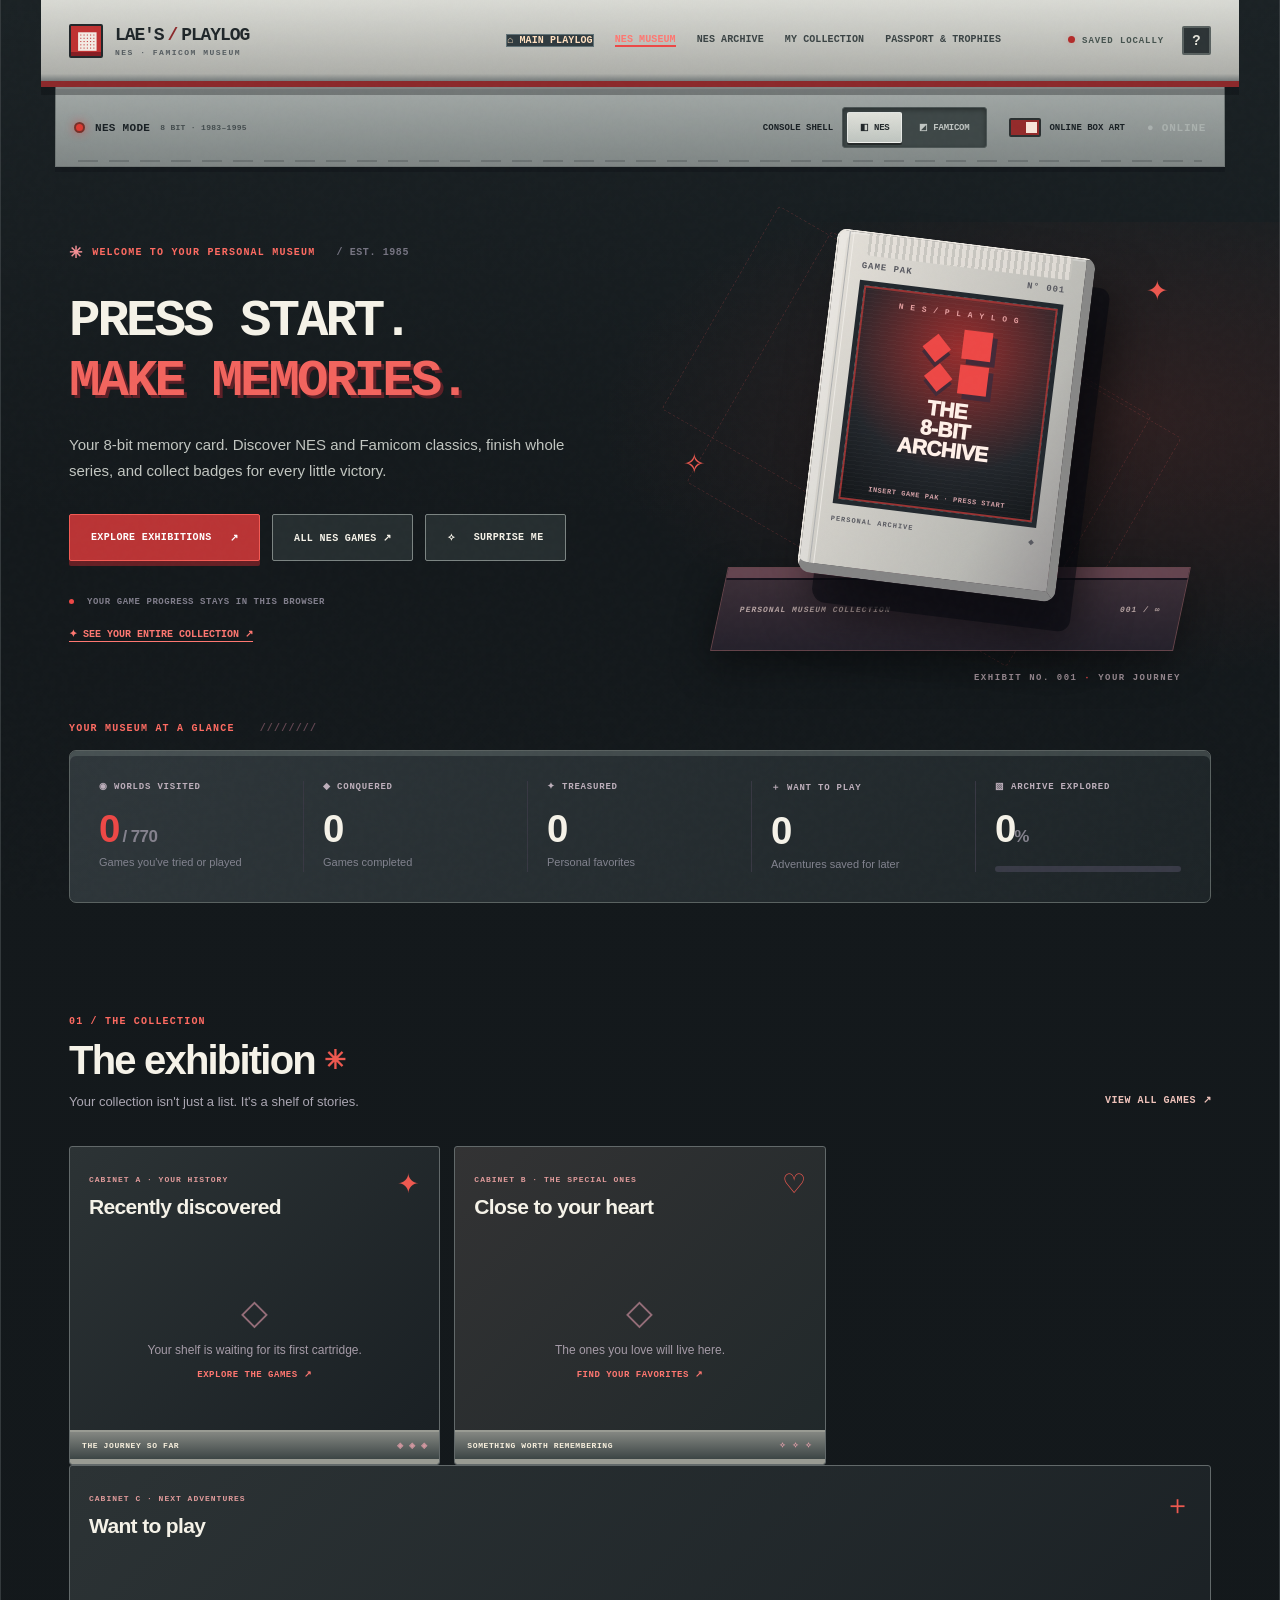
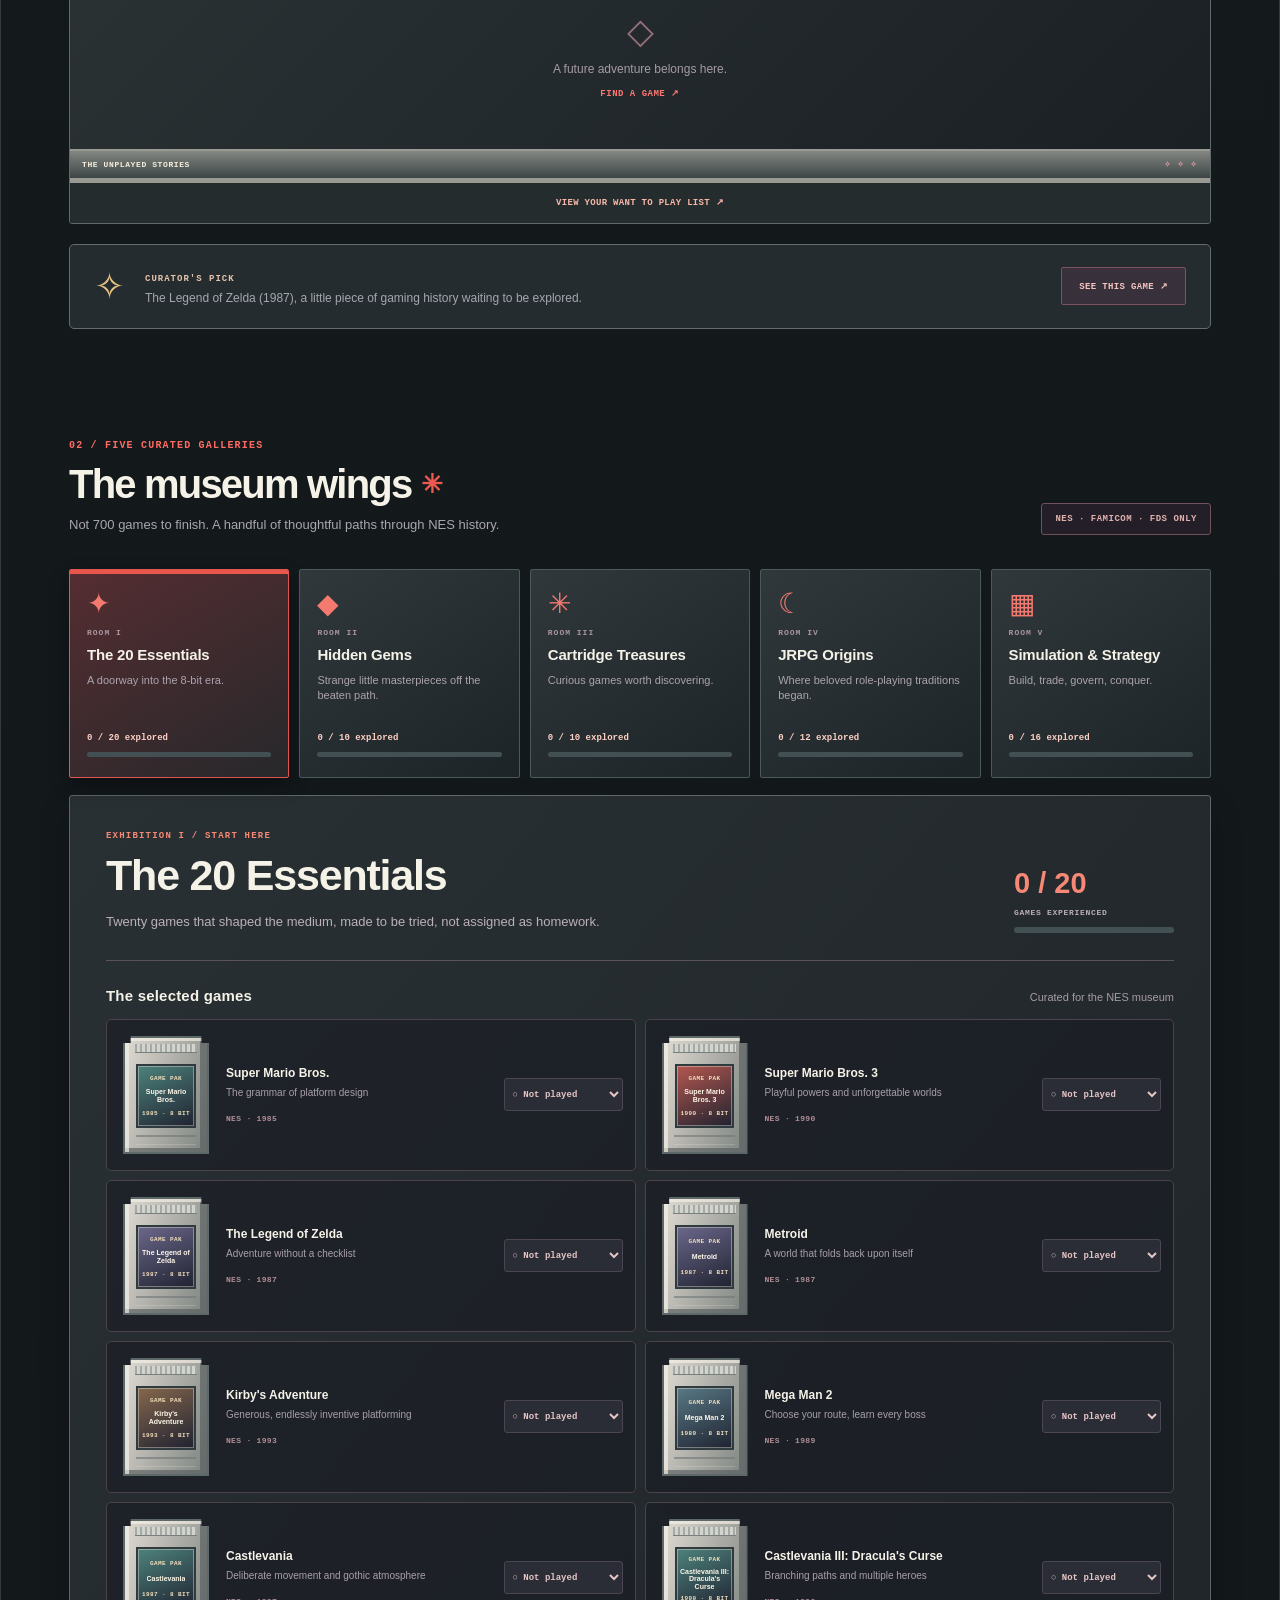
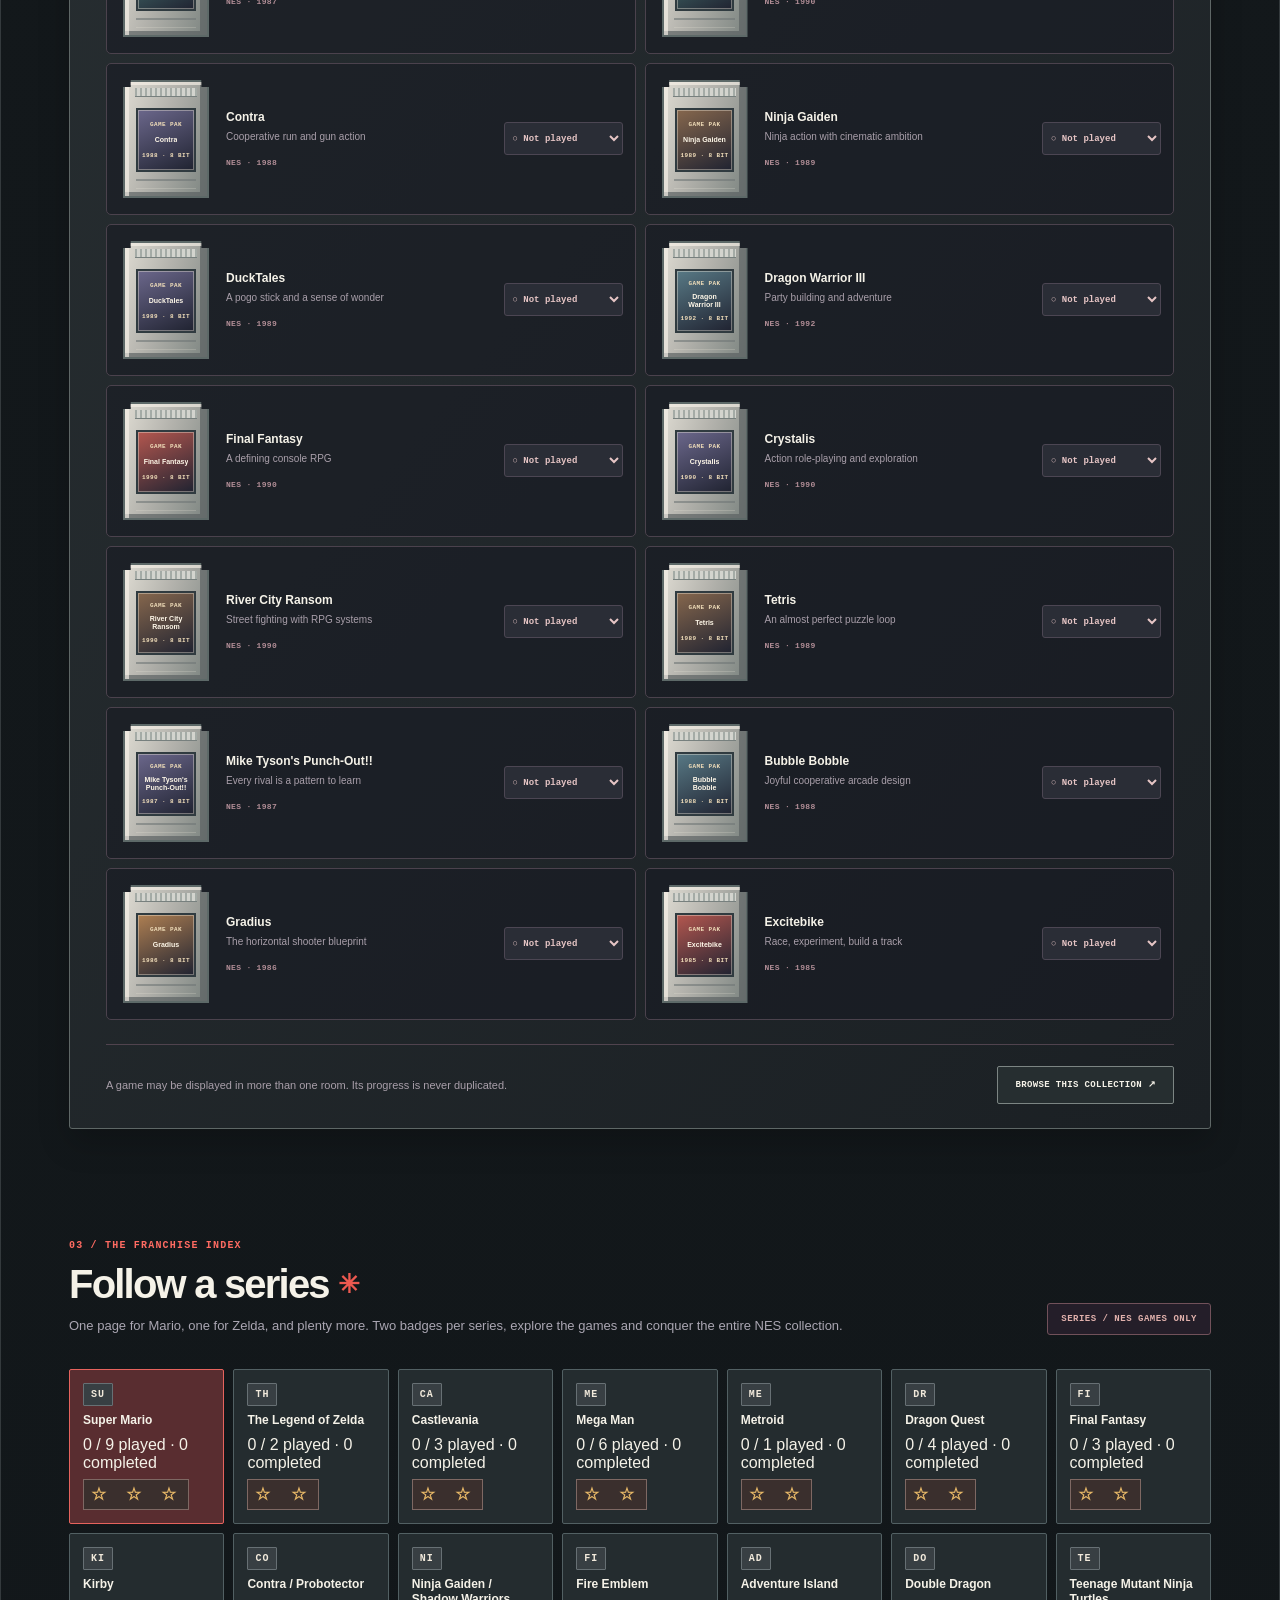
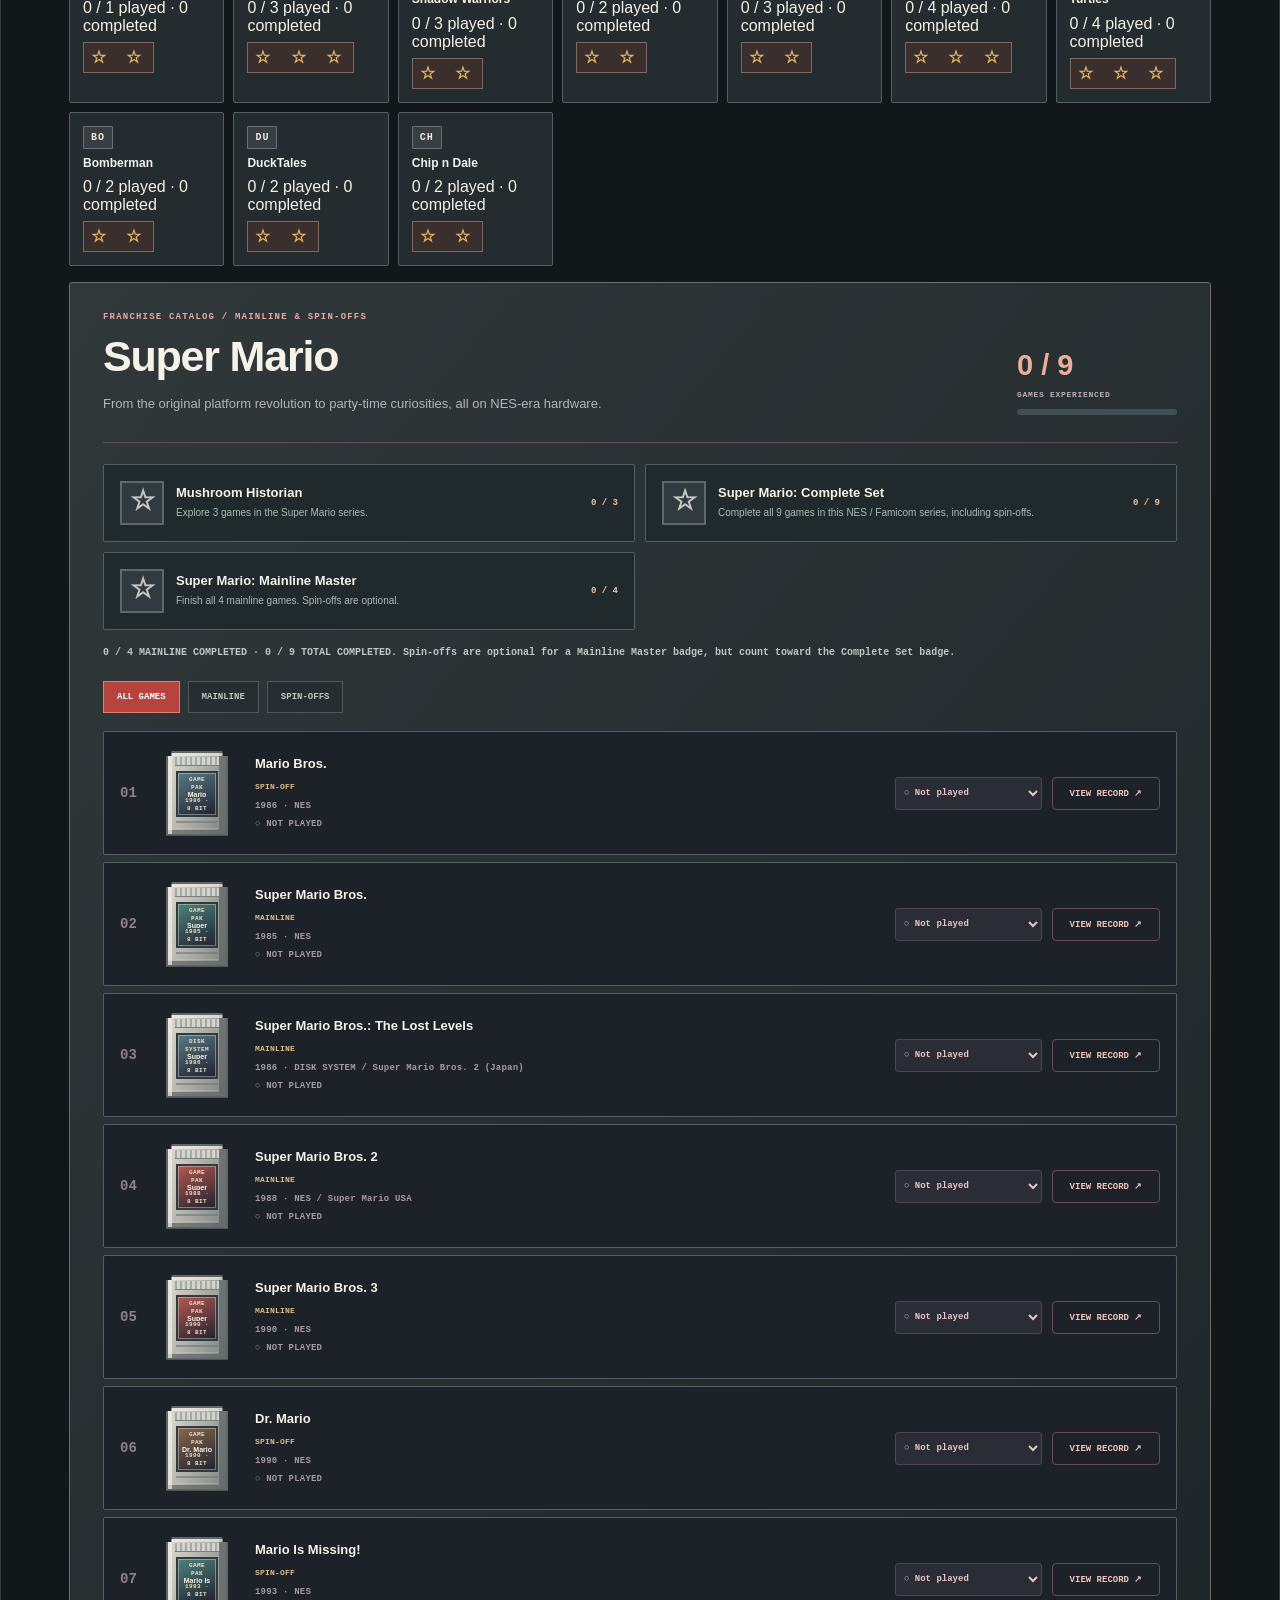
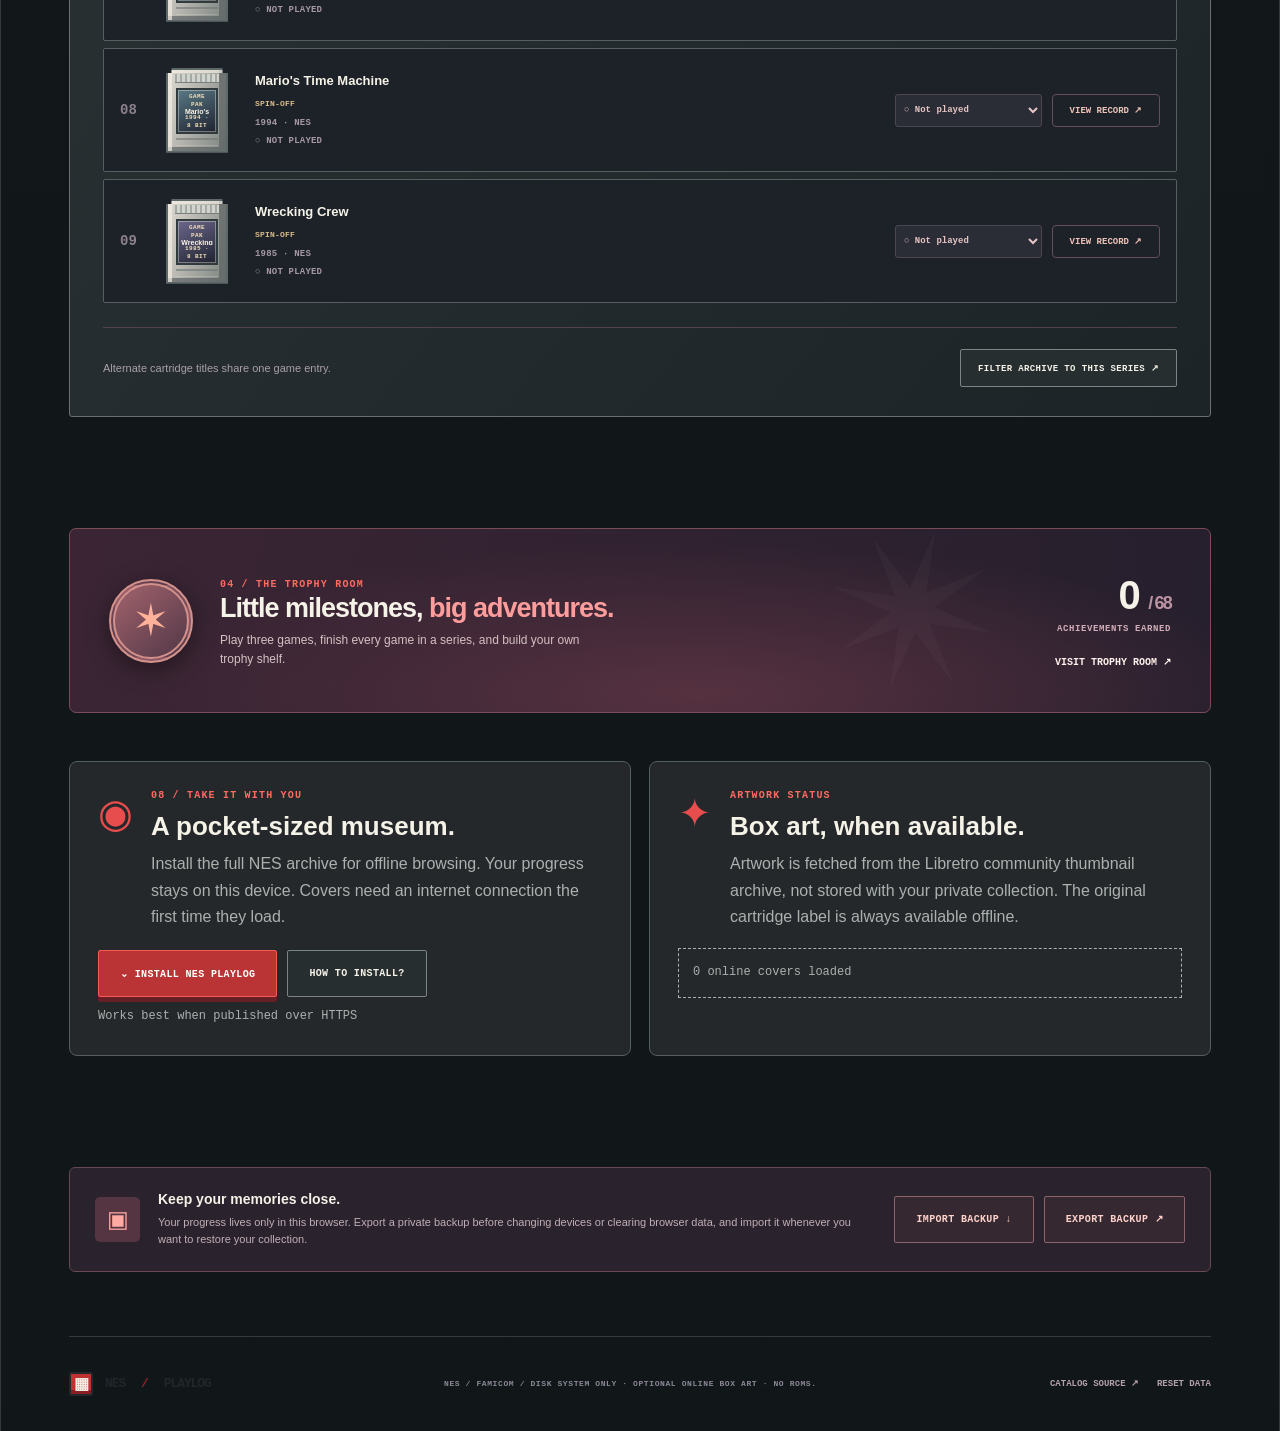
==== commit 07940e40: "Repair Playlog v10: nes/index.html" ====
--- a/nes/index.html
+++ b/nes/index.html
@@ -8,6 +8,7 @@
 <title>Lae's Playlog · NES · Museum</title>
 
 <link rel="icon" href="../favicon.svg" type="image/svg+xml"><link rel="stylesheet" href="./styles.css">
+  <link rel="stylesheet" href="../shared/cartridges.css">
 
 <meta name="apple-mobile-web-app-capable" content="yes">
 <meta name="apple-mobile-web-app-status-bar-style" content="black-translucent">
@@ -46,7 +47,7 @@
     <section class="dashboard" aria-labelledby="dashboard-title"><div class="section-overline" id="dashboard-title">YOUR MUSEUM AT A GLANCE <span>////////</span></div>
       <div class="stat-grid">
         <div class="stat-block"><div class="stat-caption">◉ WORLDS VISITED</div><div class="stat-big" id="statPlayed">0<small> / 770</small></div><div class="stat-foot">Games you've tried or played</div></div>
-        <div class="stat-block"><div class="stat-caption">◆ CONQUERED</div><div class="stat-big" id="statFinished">0</div><div class="stat-foot">Games finished or mastered</div></div>
+        <div class="stat-block"><div class="stat-caption">◆ CONQUERED</div><div class="stat-big" id="statFinished">0</div><div class="stat-foot">Games completed</div></div>
         <div class="stat-block"><div class="stat-caption">✦ TREASURED</div><div class="stat-big" id="statFavs">0</div><div class="stat-foot">Personal favorites</div></div>
         <div class="stat-block"><div class="stat-caption">＋ WANT TO PLAY</div><div class="stat-big" id="statWant">0</div><div class="stat-foot">Adventures saved for later</div></div><div class="stat-block"><div class="stat-caption">▧ ARCHIVE EXPLORED</div><div class="stat-big" id="statPercent">0<small>%</small></div><div class="stat-meter" role="progressbar" aria-label="Collection explored" aria-valuemin="0" aria-valuemax="100" aria-valuenow="0" id="statProgress"><span id="statFill"></span></div></div>
       </div>
@@ -74,7 +75,7 @@
     <section id="archive" class="archive" aria-labelledby="archive-title"><div class="section-head"><div><div class="section-kicker">05 / THE NES + FAMICOM ARCHIVE</div><h2 id="archive-title">The game archive <span class="heading-flower">✳</span></h2><p><span id="catalogCount">770</span> unique game entries on file. A growing NES and Famicom collection, with alternate cartridge titles linked together. More games are still being added.</p></div><div class="archive-head-actions"><button type="button" class="text-link as-button" id="importBtn">↓ IMPORT</button><button type="button" class="text-link as-button" id="exportBtn">↑ BACK UP ↗</button><button type="button" class="btn btn-primary btn-small" id="addBtn">＋ ADD GAME</button></div></div>
       <div class="archive-console"><div class="console-top"><span>SEARCH THE CATALOG</span><span>SELECT YOUR VIEW <span class="tiny-arrow">→</span></span></div>
         <div class="search-row"><label class="search-field"><span>⌕</span><input id="searchInput" type="search" placeholder="Try: Capcom platformer, Zelda, tactics..." autocomplete="off" aria-label="Search games"><kbd>/</kbd></label><div class="view-switch" aria-label="Archive layout"><button type="button" class="view-button active" data-view="grid" aria-label="Cartridge grid view" aria-pressed="true">▦ <span>GRID</span></button><button type="button" class="view-button" data-view="list" aria-label="List view" aria-pressed="false">☷ <span>LIST</span></button></div></div>
-        <div class="filter-row"><label>STATUS<select id="statusFilter"><option value="all">All statuses</option><option value="unplayed">Not played</option><option value="tried">Tried</option><option value="played">Played</option><option value="finished">Finished</option><option value="mastered">Mastered</option><option value="favorites">Favorites only</option><option value="want">Want to Play only</option><option value="other-played">Played another version</option><option value="other-finished">Finished another version</option></select></label><label>YEAR<select id="yearFilter"><option value="all">Every year</option></select></label><label>SORT BY<select id="sortSelect"><option value="alpha">Title, A to Z</option><option value="recent">Recently updated</option><option value="oldest">Release, oldest</option><option value="newest">Release, newest</option><option value="status">Completion status</option><option value="want">Want to Play first</option></select></label></div>
+        <div class="filter-row"><label>STATUS<select id="statusFilter"><option value="all">All statuses</option><option value="unplayed">Not played</option><option value="tried">Tried</option><option value="played">Played</option><option value="finished">Completed</option><option value="favorites">Favorites only</option><option value="want">Want to Play only</option><option value="other-played">Played another version</option><option value="other-finished">Finished another version</option></select></label><label>YEAR<select id="yearFilter"><option value="all">Every year</option></select></label><label>SORT BY<select id="sortSelect"><option value="alpha">Title, A to Z</option><option value="recent">Recently updated</option><option value="oldest">Release, oldest</option><option value="newest">Release, newest</option><option value="status">Completion status</option><option value="want">Want to Play first</option></select></label></div>
         <div class="filter-row advanced-filter-row"><label>EXHIBITION<select id="exhibitionFilter"><option value="all">All collections</option></select></label><label>SERIES<select id="seriesFilter"><option value="all">Every series</option></select></label><label>GENRE<select id="genreFilter"><option value="all">All genres</option></select></label><label>GAMEPLAY TAG<select id="tagFilter"><option value="all">All tags</option></select></label><label>SERIES ROLE<select id="roleFilter"><option value="all">Any series role</option><option value="Mainline">Mainline</option><option value="Spin-off">Spin-off</option><option value="independent">Not in a series</option></select></label><label>DEVELOPER<select id="developerFilter"><option value="all">All developers</option></select></label><label>PUBLISHER<select id="publisherFilter"><option value="all">All publishers</option></select></label><span class="filter-hint">Combine filters to discover games by creator, genre, gameplay systems, series, or progress. Some archive metadata is still being researched.</span></div>
       </div>
       <div class="archive-result"><span id="resultCount">SHOWING 0 OF 770 ARTIFACTS</span><button type="button" class="clear-filters" id="clearFiltersBtn">CLEAR FILTERS ×</button></div>
@@ -84,17 +85,17 @@
     </section>
 
 <section id="collection" class="collection-page" aria-labelledby="collectionTitle">
- <div class="collection-intro"><div class="section-kicker">YOUR PERSONAL MUSEUM / THE GAME SHELF</div><h1 id="collectionTitle">Every game <em>you've touched.</em></h1><p>A shelf for everything you've tried, played, finished, mastered, or saved for another day. Your collection should never be hidden behind an archive filter.</p><div class="collection-count-grid" id="collectionCounts" aria-label="Game completion statistics"></div></div>
- <div class="collection-toolbar"><div class="collection-tabs" id="collectionTabs" role="group" aria-label="View games by progress"><button data-collection-filter="all" type="button" class="active">ALL PLAYED</button><button data-collection-filter="tried" type="button">TRIED</button><button data-collection-filter="played" type="button">PLAYED</button><button data-collection-filter="finished" type="button">FINISHED</button><button data-collection-filter="mastered" type="button">MASTERED</button><button data-collection-filter="other" type="button">OTHER VERSIONS</button><button data-collection-filter="want" type="button">WANT TO PLAY</button><button data-collection-filter="favorite" type="button">FAVORITES</button></div><label class="collection-search-label">⌕ FIND IN MY COLLECTION<input type="search" id="collectionSearch" autocomplete="off" placeholder="Search my games"></label></div>
+ <div class="collection-intro"><div class="section-kicker">YOUR PERSONAL MUSEUM / THE GAME SHELF</div><h1 id="collectionTitle">Every game <em>you've touched.</em></h1><p>A shelf for everything you've tried, played, completed, or saved for another day. Your collection should never be hidden behind an archive filter.</p><div class="collection-count-grid" id="collectionCounts" aria-label="Game completion statistics"></div></div>
+ <div class="collection-toolbar"><div class="collection-tabs" id="collectionTabs" role="group" aria-label="View games by progress"><button data-collection-filter="all" type="button" class="active">ALL PLAYED</button><button data-collection-filter="tried" type="button">TRIED</button><button data-collection-filter="played" type="button">PLAYED</button><button data-collection-filter="finished" type="button">COMPLETED</button><button data-collection-filter="other" type="button">OTHER VERSIONS</button><button data-collection-filter="want" type="button">WANT TO PLAY</button><button data-collection-filter="favorite" type="button">FAVORITES</button></div><label class="collection-search-label">⌕ FIND IN MY COLLECTION<input type="search" id="collectionSearch" autocomplete="off" placeholder="Search my games"></label></div>
  <div id="collectionResultText" class="collection-result-text"></div><div id="collectionGrid" class="collection-grid"></div><div id="collectionEmpty" class="collection-empty" hidden><span>◇</span><h3>Nothing on this shelf yet.</h3><p>Find a game in the archive, record your progress, and it'll appear here.</p><a class="btn btn-outline" href="./archive.html">BROWSE THE ARCHIVE ↗</a></div>
 </section>
-<section id="collectionProfilePreview" class="collection-profile-preview" aria-label="Your collection preview"><div class="section-head"><div><div class="section-kicker">01 / YOUR DISPLAY CABINET</div><h2>Your collection comes first <span class="heading-flower">✳</span></h2><p>Every cartridge you've tried, finished, and mastered is part of your story.</p></div><a class="btn btn-outline btn-small" href="../collection.html">SEE THE WHOLE SHELF ↗</a></div><div id="profileCollectionStats" class="collection-count-grid"></div><div id="profileCollectionCards" class="profile-collection-cards"></div></section>
+<section id="collectionProfilePreview" class="collection-profile-preview" aria-label="Your collection preview"><div class="section-head"><div><div class="section-kicker">01 / YOUR DISPLAY CABINET</div><h2>Your collection comes first <span class="heading-flower">✳</span></h2><p>Every cartridge you've tried, played, or completed is part of your story.</p></div><a class="btn btn-outline btn-small" href="../collection.html">SEE THE WHOLE SHELF ↗</a></div><div id="profileCollectionStats" class="collection-count-grid"></div><div id="profileCollectionCards" class="profile-collection-cards"></div></section>
     <section id="achievements" class="achievements" aria-labelledby="achievements-title"><div class="section-head"><div><div class="section-kicker">06 / THE TROPHY ROOM</div><h2 id="achievements-title">The achievement cabinet <span class="heading-flower">✳</span></h2><p>The little victories that make your journey yours. Once earned, a badge stays yours.</p></div><div class="achievement-summary"><strong id="achievementTotal">0 / 68</strong><span>BADGES UNLOCKED</span></div></div><div class="achievement-tabs" role="group" aria-label="Filter trophies"><button type="button" class="achievement-tab active" data-achievement-filter="all" aria-pressed="true">ALL TROPHIES</button><button type="button" class="achievement-tab" data-achievement-filter="general" aria-pressed="false">MUSEUM MILESTONES</button><button type="button" class="achievement-tab" data-achievement-filter="series" aria-pressed="false">SERIES BADGES</button></div><div id="achievementGrid" class="achievement-grid"></div></section>
     <section id="passport" class="passport-section" aria-labelledby="passportTitle">
  <div class="section-head"><div><div class="section-kicker">07 / YOUR LOCAL COLLECTION</div><h2 id="passportTitle">The player passport <span class="heading-flower">✳</span></h2><p>Your personal collector card, saved privately in this browser. No account, no sign-in, no cloud service.</p></div><button class="btn btn-outline btn-small" id="passportEdit" type="button">EDIT MY PASSPORT ↗</button><button class="btn btn-primary btn-small" id="shareCardBtn" type="button">▧ EXPORT PNG CARD</button></div>
  <div class="passport-card" id="passportPublicCard"><div class="passport-identity"><div class="passport-avatar" id="passportAvatar">P1</div><div><span class="passport-kicker" id="passportMotto">NES / FAMICOM ARCHIVIST</span><h3 id="passportName">PLAYER 1</h3><p id="passportBioText">Your NES journey begins here.</p><div id="passportStats" class="passport-stat">0 PLAYED</div></div></div><div class="passport-display"><h4>FAVORITES ON DISPLAY</h4><div id="passportFavorites" class="passport-favorites"></div><h4>PINNED TROPHIES</h4><div id="passportBadges" class="passport-badges"></div><p class="passport-disclaimer">LOCAL ONLY · NO LOGIN · NOTHING SHARED AUTOMATICALLY</p></div></div>
  <div class="online-roadmap"><span>ACCOUNT-FREE MUSEUM</span><p>Everyone can explore instantly, with their own private browser collection. Publish on GitHub Pages for free. To move progress to another device, export and import a JSON backup.</p><a href="https://docs.github.com/en/pages/getting-started-with-github-pages/creating-a-github-pages-site" target="_blank" rel="noopener noreferrer">PUBLISHING GUIDE ↗</a></div>
-<div class="passport-share-kit"><div><span class="section-kicker">SHARE YOUR MUSEUM · NO ACCOUNT REQUIRED</span><h3>Let a friend visit your collection.</h3><p>Export a public passport file. It includes your display name, game statuses, and unlocked trophies, but <strong>never includes your private notes or personal completion goals</strong>. Your friend can open it as a visitor without importing or overwriting their own collection.</p></div><div class="passport-share-actions"><button class="btn btn-primary btn-small" id="exportGuestBtn" type="button">↑ EXPORT PUBLIC PASSPORT (.JSON)</button><button class="btn btn-outline btn-small" id="openGuestBtn" type="button">↓ OPEN FRIEND'S PASSPORT</button></div></div><div id="visitorPanel" class="visitor-panel hidden" aria-live="polite"><div class="visitor-panel-heading"><div><div class="section-kicker">VISITOR VIEW / READ ONLY</div><h3 id="visitorName">FRIEND'S MUSEUM</h3><p id="visitorBio"></p></div><button type="button" class="btn btn-outline btn-small" id="closeGuestBtn">CLOSE FRIEND'S PASSPORT ×</button></div><div class="visitor-stats" id="visitorStats"></div><div class="visitor-galleries"><div><h4>THEIR GAMES</h4><div class="collection-tabs" id="visitorTabs" role="group" aria-label="Friend game categories"><button type="button" data-visitor-filter="all" class="active">ALL</button><button type="button" data-visitor-filter="played">PLAYED</button><button type="button" data-visitor-filter="finished">FINISHED</button><button type="button" data-visitor-filter="mastered">MASTERED</button></div><div id="visitorGames" class="visitor-games"></div></div><div><h4>THEIR UNLOCKED TROPHIES</h4><div id="visitorTrophies" class="visitor-trophies"></div></div></div><p class="visitor-safety">This is a separate read-only view. Nothing from this file is added to or substituted for your own museum.</p></div>
+<div class="passport-share-kit"><div><span class="section-kicker">SHARE YOUR MUSEUM · NO ACCOUNT REQUIRED</span><h3>Let a friend visit your collection.</h3><p>Export a public passport file. It includes your display name, game statuses, and unlocked trophies, but <strong>never includes your private notes or personal completion goals</strong>. Your friend can open it as a visitor without importing or overwriting their own collection.</p></div><div class="passport-share-actions"><button class="btn btn-primary btn-small" id="exportGuestBtn" type="button">↑ EXPORT PUBLIC PASSPORT (.JSON)</button><button class="btn btn-outline btn-small" id="openGuestBtn" type="button">↓ OPEN FRIEND'S PASSPORT</button></div></div><div id="visitorPanel" class="visitor-panel hidden" aria-live="polite"><div class="visitor-panel-heading"><div><div class="section-kicker">VISITOR VIEW / READ ONLY</div><h3 id="visitorName">FRIEND'S MUSEUM</h3><p id="visitorBio"></p></div><button type="button" class="btn btn-outline btn-small" id="closeGuestBtn">CLOSE FRIEND'S PASSPORT ×</button></div><div class="visitor-stats" id="visitorStats"></div><div class="visitor-galleries"><div><h4>THEIR GAMES</h4><div class="collection-tabs" id="visitorTabs" role="group" aria-label="Friend game categories"><button type="button" data-visitor-filter="all" class="active">ALL</button><button type="button" data-visitor-filter="played">PLAYED</button><button type="button" data-visitor-filter="finished">COMPLETED</button></div><div id="visitorGames" class="visitor-games"></div></div><div><h4>THEIR UNLOCKED TROPHIES</h4><div id="visitorTrophies" class="visitor-trophies"></div></div></div><p class="visitor-safety">This is a separate read-only view. Nothing from this file is added to or substituted for your own museum.</p></div>
 </section>
 <section class="museum-tools" aria-labelledby="museum-tools-title"><div class="tool-panel"><div class="tool-heading"><span>◉</span><div><div class="section-kicker">08 / TAKE IT WITH YOU</div><h2 id="museum-tools-title">A pocket-sized museum.</h2><p>Install the full NES archive for offline browsing. Your progress stays on this device. Covers need an internet connection the first time they load.</p></div></div><div class="tool-actions"><button type="button" class="btn btn-primary" id="installBtn">⌄ INSTALL NES PLAYLOG</button><button type="button" class="btn btn-outline" id="helpInstallBtn">HOW TO INSTALL?</button><span class="install-state" id="installState" role="status">Works best when published over HTTPS</span></div></div><div class="tool-panel"><div class="tool-heading"><span>✦</span><div><div class="section-kicker">ARTWORK STATUS</div><h2>Box art, when available.</h2><p>Artwork is fetched from the Libretro community thumbnail archive, not stored with your private collection. The original cartridge label is always available offline.</p></div></div><p class="art-status" id="artStatus" aria-live="polite">Artwork requests are optional.</p></div></section>
 <section class="backup-ribbon"><div class="backup-glyph">▣</div><div><strong>Keep your memories close.</strong><p>Your progress lives only in this browser. Export a private backup before changing devices or clearing browser data, and import it whenever you want to restore your collection.</p></div><div class="backup-actions"><button type="button" class="btn btn-outline" id="bannerImportBtn">IMPORT BACKUP ↓</button><button type="button" class="btn btn-outline" id="bannerExportBtn">EXPORT BACKUP ↗</button></div></section>
@@ -103,12 +104,13 @@
 </div>
 <input type="file" id="importFile" accept=".json,application/json" hidden><input type="file" id="visitorFile" accept=".json,application/json" hidden>
 <dialog id="gameDialog" class="modal game-modal"><div class="modal-panel"><button type="button" class="modal-close" data-close="gameDialog" aria-label="Close game details">×</button><div class="modal-kicker">FROM THE COLLECTION <span> / GAME RECORD</span></div><div class="detail-head"><div id="detailCartridge" class="detail-cart-wrap"></div><div class="detail-title-group"><span id="detailRegion" class="region-pill">NES</span><h2 id="detailTitle">Game title</h2><div id="detailYear" class="detail-year">1987 · NES</div><div class="detail-id">ARCHIVE RECORD / <span id="detailCode">001</span></div></div></div><div class="detail-tags" id="detailTags"></div><div id="detailCredits" class="detail-credits" aria-label="Developer and publisher"></div><div class="detail-aliases" id="detailAliases"></div><div class="detail-availability" id="detailAvailability"></div><div class="prototype-warning hidden" id="detailPrototype">ARCHIVE PROTOTYPE · An unfinished NES build, not a commercially released cartridge. This is NOT the SNES version.</div>
-  <form id="gameForm"><div class="completion-rule" id="completionRule" aria-live="polite"></div><div class="detail-fields"><label>YOUR PROGRESS<select id="detailStatus"><option value="unplayed">○ Not played</option><option value="tried">◌ Tried it</option><option value="played">◉ Played it</option><option value="finished">◆ Finished it</option><option value="mastered">✦ Mastered it</option></select></label><label>LAST PLAYED <small>OPTIONAL</small><input id="detailDate" type="date"></label></div><section class="other-version-panel" aria-label="Other editions and remakes"><div class="other-version-heading">◈ ANOTHER VERSION</div><p>Played a remake, remaster or port elsewhere? Record it here without marking the NES or Famicom original as played. Only original-console progress unlocks NES and series completion achievements.</p><div class="detail-fields"><label>PROGRESS ON ANOTHER VERSION<select id="detailOtherVersionStatus"><option value="none">○ No other version recorded</option><option value="played">◉ Played another version</option><option value="finished">◆ Finished another version</option></select></label><label>WHICH VERSION? <small>OPTIONAL</small><input id="detailOtherVersionName" type="text" maxlength="120" placeholder="e.g. Final Fantasy III on Nintendo DS"></label></div></section><div class="detail-rating"><span>YOUR RATING</span><div id="ratingStars" class="rating-stars" role="group" aria-label="Game rating"><button type="button" data-rate="1" aria-label="Rate 1 out of 5">☆</button><button type="button" data-rate="2" aria-label="Rate 2 out of 5">☆</button><button type="button" data-rate="3" aria-label="Rate 3 out of 5">☆</button><button type="button" data-rate="4" aria-label="Rate 4 out of 5">☆</button><button type="button" data-rate="5" aria-label="Rate 5 out of 5">☆</button><button type="button" class="rating-clear" id="clearRating" aria-label="Clear rating">CLEAR</button></div></div><label class="notes-label" for="detailGoal">PERSONAL COMPLETION GOAL <small>OPTIONAL, ESPECIALLY FOR ARCADE / SIMULATION</small></label><input class="personal-goal" id="detailGoal" type="text" maxlength="180" placeholder="e.g. reach level 20, win a tournament, build a thriving city"><label class="notes-label" for="detailNote">MEMORY CARD <small>YOUR NOTES</small></label><textarea id="detailNote" rows="4" maxlength="1000" placeholder="How did this game make you feel? What do you remember?"></textarea><div class="detail-actions"><button id="detailWant" class="btn btn-outline" type="button" aria-pressed="false">＋ WANT TO PLAY</button><button id="detailFavorite" class="btn btn-favorite" type="button" aria-pressed="false">☆ ADD TO FAVORITES</button><button class="btn btn-primary" type="submit">SAVE MEMORY ↗</button></div><button type="button" id="removeGameBtn" class="remove-game hidden">REMOVE CUSTOM ENTRY</button></form></div></dialog>
+  <form id="gameForm"><div class="completion-rule" id="completionRule" aria-live="polite"></div><div class="detail-fields"><label>YOUR PROGRESS<select id="detailStatus"><option value="unplayed">○ Not played</option><option value="tried">◌ Tried it</option><option value="played">◉ Played it</option><option value="finished">Completed</option></select></label><label>LAST PLAYED <small>OPTIONAL</small><input id="detailDate" type="date"></label></div><section class="other-version-panel" aria-label="Other editions and remakes"><div class="other-version-heading">◈ ANOTHER VERSION</div><p>Played a remake, remaster or port elsewhere? Record it here without marking the NES or Famicom original as played. Only original-console progress unlocks NES and series completion achievements.</p><div class="detail-fields"><label class="other-version-check"><span class="inline-choice"><input id="detailOtherVersion" type="checkbox"> Played another version</span></label><label>PROGRESS IN OTHER VERSION<select id="detailOtherVersionStatus"><option value="played">◉ Played another version</option><option value="finished">◆ Completed another version</option></select></label><label>WHICH VERSION? <small>OPTIONAL</small><input id="detailOtherVersionName" type="text" maxlength="120" placeholder="e.g. Final Fantasy III on Nintendo DS"></label></div></section><div class="detail-rating"><span>YOUR RATING</span><div id="ratingStars" class="rating-stars" role="group" aria-label="Game rating"><button type="button" data-rate="1" aria-label="Rate 1 out of 5">☆</button><button type="button" data-rate="2" aria-label="Rate 2 out of 5">☆</button><button type="button" data-rate="3" aria-label="Rate 3 out of 5">☆</button><button type="button" data-rate="4" aria-label="Rate 4 out of 5">☆</button><button type="button" data-rate="5" aria-label="Rate 5 out of 5">☆</button><button type="button" class="rating-clear" id="clearRating" aria-label="Clear rating">CLEAR</button></div></div><label class="notes-label" for="detailGoal">PERSONAL COMPLETION GOAL <small>OPTIONAL, ESPECIALLY FOR ARCADE / SIMULATION</small></label><input class="personal-goal" id="detailGoal" type="text" maxlength="180" placeholder="e.g. reach level 20, win a tournament, build a thriving city"><label class="notes-label" for="detailNote">MEMORY CARD <small>YOUR NOTES</small></label><textarea id="detailNote" rows="4" maxlength="1000" placeholder="How did this game make you feel? What do you remember?"></textarea><div class="detail-actions"><button id="detailWant" class="btn btn-outline" type="button" aria-pressed="false">＋ WANT TO PLAY</button><button id="detailFavorite" class="btn btn-favorite" type="button" aria-pressed="false">☆ ADD TO FAVORITES</button><button class="btn btn-primary" type="submit">SAVE MEMORY ↗</button></div><button type="button" id="removeGameBtn" class="remove-game hidden">REMOVE CUSTOM ENTRY</button></form></div></dialog>
 <dialog id="addDialog" class="modal"><form id="addForm" class="modal-panel"><button type="button" class="modal-close" data-close="addDialog" aria-label="Close add game">×</button><div class="modal-kicker">ANOTHER WORLD TO EXPLORE</div><h2>Add a cartridge</h2><p>NES, Famicom or Famicom Disk System titles only. No SNES, Game Boy or other console games. Known alternate cartridge titles are linked automatically.</p><label class="field-label" for="addTitle">GAME TITLE<input id="addTitle" type="text" maxlength="120" required placeholder="e.g. Mother"></label><div class="detail-fields"><label>RELEASE YEAR <small>OPTIONAL</small><input id="addYear" type="number" min="1983" max="2100" placeholder="1989"></label><label>CARTRIDGE / FORMAT<select id="addRegion"><option value="OTHER">NES cartridge</option><option value="JP">Famicom cartridge</option><option value="FDS">Famicom Disk System</option><option value="HOME">NES / Famicom homebrew</option><option value="PROTO">Unreleased NES prototype</option></select></label></div><div class="detail-fields extra-data-fields"><label>DEVELOPER <small>OPTIONAL</small><input id="addDeveloper" type="text" maxlength="120" placeholder="Studio or credited developer"></label><label>PUBLISHER <small>OPTIONAL</small><input id="addPublisher" type="text" maxlength="120" placeholder="Publisher"></label></div><div class="detail-fields extra-data-fields"><label>GENRES <small>COMMA SEPARATED</small><input id="addGenres" type="text" maxlength="300" placeholder="Strategy, Simulation"></label><label>GAMEPLAY TAGS <small>COMMA SEPARATED</small><input id="addTags" type="text" maxlength="300" placeholder="Tactics, Turn-based"></label></div><div class="detail-actions"><button type="button" class="btn btn-outline" data-close="addDialog">CANCEL</button><button type="submit" class="btn btn-primary">ADD TO ARCHIVE ↗</button></div></form></dialog>
 <dialog id="passportDialog" class="modal"><form id="passportForm" class="modal-panel"><button type="button" class="modal-close" data-close="passportDialog" aria-label="Close">×</button><div class="modal-kicker">PLAYER PASSPORT</div><h2>Your local identity</h2><p>Choose your collector identity, display color, favorite cartridges and pinned badges. Everything stays in your browser until you choose to export a public passport.</p><label class="field-label" for="passportAlias">PLAYER NAME<input id="passportAlias" type="text" maxlength="32" placeholder="PLAYER 1"></label><label class="field-label" for="passportBio">SHORT BIO<textarea id="passportBio" rows="3" maxlength="180" placeholder="What do you love about NES games?"></textarea></label><div class="passport-editor-grid"><label class="field-label">AVATAR SYMBOL<select id="passportAvatarInput"><option value="P1">P1</option><option value="✦">✦</option><option value="★">★</option><option value="◆">◆</option><option value="☾">☾</option><option value="♡">♡</option><option value="♟">♟</option></select></label><label class="field-label">PASSPORT COLOR<select id="passportAccentInput"><option value="red">NES RED</option><option value="gold">FAMICOM GOLD</option><option value="teal">TEAL</option><option value="purple">PURPLE</option><option value="blue">BLUE</option></select></label></div><label class="field-label">YOUR COLLECTOR MOTTO<input id="passportMottoInput" type="text" maxlength="60" placeholder="e.g. The cartridge remembers"></label><div class="passport-editor-grid"><label class="field-label">FEATURED GAME 1<select id="passportFeatured1"></select></label><label class="field-label">FEATURED GAME 2<select id="passportFeatured2"></select></label><label class="field-label">FEATURED GAME 3<select id="passportFeatured3"></select></label></div><label class="field-label">PIN YOUR FAVORITE ACHIEVEMENT<select id="passportPinnedAchievement"></select></label><div class="detail-actions"><button type="button" class="btn btn-outline" data-close="passportDialog">CANCEL</button><button type="submit" class="btn btn-primary">SAVE PASSPORT ↗</button></div></form></dialog>
 <dialog id="aboutDialog" class="modal"><div class="modal-panel"><button type="button" class="modal-close" data-close="aboutDialog" aria-label="Close about">×</button><div class="modal-kicker">YOUR MUSEUM, YOUR RULES</div><h2>About NES Playlog</h2><p>Your checkmarks, ratings, favorites, dates, notes, and achievement badges are stored in this browser using <strong>localStorage</strong>. Game progress is not sent to a server. When online box art is enabled, your browser requests cover thumbnails from a third-party community archive.</p><p>The archive includes a growing set of NES, Famicom and Disk System game records, including a clearly marked unreleased NES prototype. This is an expanding and carefully checked selection, not yet the complete worldwide catalog. Famicom Disk System belongs to the Famicom family, not the SNES.</p><p>Alternate cartridge titles like <strong>Contra / Probotector</strong> share one game record and one play status. <strong>Super Mario Bros.: The Lost Levels</strong> remains separate from <strong>Super Mario Bros. 2</strong>, since they are different games.</p><p>Two appearance themes are available: <strong>NES</strong> in grey, charcoal and red, and <strong>Famicom</strong> in ivory and burgundy. Artwork is optional, loaded from an external thumbnail catalog where available and shown with a built-in fallback when unavailable or offline. Box art remains copyright of its respective owners.</p><p>Opening the standalone file and visiting an online version use different storage. Player passports are private to each browser, and no login or cloud sync is required. Games can have multiple genre and gameplay tags, and creator metadata is still growing. Export a backup here and import it on the new site. Clearing browser data can erase your progress.</p><p>Your previous v1, v2, v3, v4 and v5 NES Playlog saves and backups are supported. Using a new domain or standalone file needs export and import. If you added an alternate cartridge title as a separate custom game, known aliases are consolidated while preserving the strongest progress and notes.</p><button type="button" class="btn btn-primary" id="aboutExportBtn">BACK UP MY MUSEUM ↗</button></div></dialog>
 <div id="toast" class="toast" role="status" aria-live="polite"></div>
 <script src="../shared/nes-data.js" defer></script>
+<script src="../shared/cartridges.js" defer></script>
 <script src="./app.js" defer></script>
 </body>
 </html>
--- a/nes/styles.css
+++ b/nes/styles.css
@@ -357,3 +357,28 @@
 .series-milestone-icon{font-size:28px!important;line-height:1!important;}
 .mainnav a.hub-return{background:#303b40;color:#ffe0c0;border:1px solid #617277;}
 .mainnav a.hub-return:hover{border-color:#f5aa74;}
+
+/* Version 10: NES / Famicom artifact renderer shared with the central Playlog. */
+.art-wrapper-v10.shelf-pak,.art-wrapper-v10.art-pak{width:94px;height:128px;padding:0!important;border:0!important;border-radius:0!important;background:none!important;box-shadow:none!important;clip-path:none!important;display:flex;align-items:center;justify-content:center;transform:none!important;overflow:visible;flex:none}
+.art-wrapper-v10:before{display:none!important}
+.art-wrapper-v10 .playlog-cartridge{width:92px;height:125px;max-width:none}
+.art-wrapper-v10.shelf-pak .playlog-cartridge{width:86px;height:118px}
+.archive-art:hover .art-wrapper-v10 .playlog-cartridge,.curated-pak:hover .playlog-cartridge{transform:translateY(-5px)}
+html[data-cart-theme="famicom"] .art-wrapper-v10 .playlog-cartridge{height:115px}
+html[data-cart-theme="famicom"] .art-wrapper-v10.shelf-pak .playlog-cartridge{height:104px}
+.series-list-item{grid-template-columns:30px 85px minmax(0,1fr) 147px 108px;gap:10px}
+.series-list-item .art-wrapper-v10.shelf-pak{width:74px;height:96px}
+.series-list-item .art-wrapper-v10 .playlog-cartridge{width:62px;height:85px}
+html[data-cart-theme="famicom"] .series-list-item .art-wrapper-v10 .playlog-cartridge{height:73px}
+.other-version-check{display:flex;flex-direction:column;justify-content:center;gap:10px}
+.other-version-check .inline-choice{display:flex;align-items:center;gap:9px;font:700 11px var(--sans)}
+.other-version-check input{accent-color:var(--coral);width:18px;height:18px}
+@media(max-width:990px){.series-list-item{grid-template-columns:25px 72px minmax(0,1fr) 124px 98px;gap:8px}}
+@media(max-width:690px){.series-list-item{grid-template-columns:24px 65px minmax(0,1fr);gap:9px}.series-list-item .quick-status{grid-column:3;grid-row:2}.series-list-item .series-open{grid-column:3;grid-row:3}.series-list-item .series-no{grid-row:1}.series-list-item .art-wrapper-v10{grid-column:2;grid-row:1 / span 3}}
+@media(max-width:400px){.series-list-item{grid-template-columns:18px 55px minmax(0,1fr);gap:6px}.series-list-item .art-wrapper-v10.shelf-pak{width:58px}}
+
+.achievement-carts{display:flex;flex-wrap:wrap;gap:5px;margin-top:10px}
+.achievement-carts .art-wrapper-v10.shelf-pak{width:48px;height:65px}
+.achievement-carts .art-wrapper-v10.shelf-pak .playlog-cartridge{width:45px;height:61px}
+html[data-cart-theme="famicom"] .achievement-carts .art-wrapper-v10.shelf-pak .playlog-cartridge{height:53px}
+.other-version-panel label[hidden]{display:none}
--- a/shared/cartridges.css
+++ b/shared/cartridges.css
@@ -0,0 +1,17 @@
+/* Shared physical-style NES / Famicom cartridge shapes, with cover-art labels. */
+.playlog-cartridge{--cart-tone:#9b5752;position:relative;flex:none;width:94px;height:128px;background:linear-gradient(108deg,#dedbd2 0%,#b4b3ad 44%,#7d8581 100%);border:2px solid #5d6968;box-shadow:inset 4px 3px #f6f1e8aa,inset -7px -4px #585f60a8,4px 7px 0 #070b0d88;clip-path:polygon(0 6%,9% 6%,9% 0,91% 0,91% 6%,100% 6%,100% 100%,0 100%);isolation:isolate;overflow:hidden;transition:transform .2s ease}
+.playlog-cartridge:after{content:'';position:absolute;left:13%;right:13%;bottom:6%;height:6%;border-top:2px solid #70777799;border-bottom:1px solid #f5f2e433;pointer-events:none}
+.playlog-cart-groove{height:9px;position:absolute;top:5%;left:12%;right:12%;background:repeating-linear-gradient(90deg,#a4aba6 0 2px,#d3d4ce 2px 5px);border-bottom:1px solid #77807e}
+.playlog-cart-label{position:absolute;top:23%;left:14%;right:14%;height:56%;border:2px solid #303b40;background:linear-gradient(155deg,var(--cart-tone),#202331);overflow:hidden;box-shadow:inset 0 0 0 1px #f5eddd64}
+.playlog-cart-fallback{width:100%;height:100%;display:flex;flex-direction:column;align-items:center;justify-content:space-evenly;padding:3px;color:#fff8e9;text-align:center}
+.playlog-cart-fallback small{font:700 6px/1.2 var(--mono,monospace);letter-spacing:.4px;color:#f2dfbb}
+.playlog-cart-fallback strong{font:850 9px/1.1 var(--sans,Arial);overflow:hidden;overflow-wrap:anywhere;display:-webkit-box;-webkit-line-clamp:4;-webkit-box-orient:vertical}
+.playlog-cover-img{position:absolute;inset:0;width:100%;height:100%;object-fit:contain;background:#16191d;display:none}
+.playlog-cart-label.has-artwork .playlog-cover-img{display:block}
+.playlog-cartridge-small{width:73px;height:101px}
+.playlog-cartridge-small .playlog-cart-fallback strong{font-size:7px}
+html[data-cart-theme="famicom"] .playlog-cartridge{height:112px;background:linear-gradient(108deg,#bb2335,#982438 66%,#651e2b);border-color:#56121c;border-radius:10px 10px 4px 4px;box-shadow:inset 4px 2px #ef7e81aa,inset -7px -5px #461020,4px 7px 0 #070b0d88;clip-path:polygon(3% 0,97% 0,100% 7%,100% 100%,0 100%,0 7%)}
+html[data-cart-theme="famicom"] .playlog-cartridge-small{height:88px}
+html[data-cart-theme="famicom"] .playlog-cart-groove{height:4px;background:#d5ae76;border-color:#7c2734;top:10%}
+html[data-cart-theme="famicom"] .playlog-cart-label{top:19%;height:64%;left:10%;right:10%;border:2px solid #d3af72;border-radius:3px;background:linear-gradient(130deg,var(--cart-tone),#261621)}
+html[data-cart-theme="famicom"] .playlog-cartridge:after{border-color:#d2a37066}
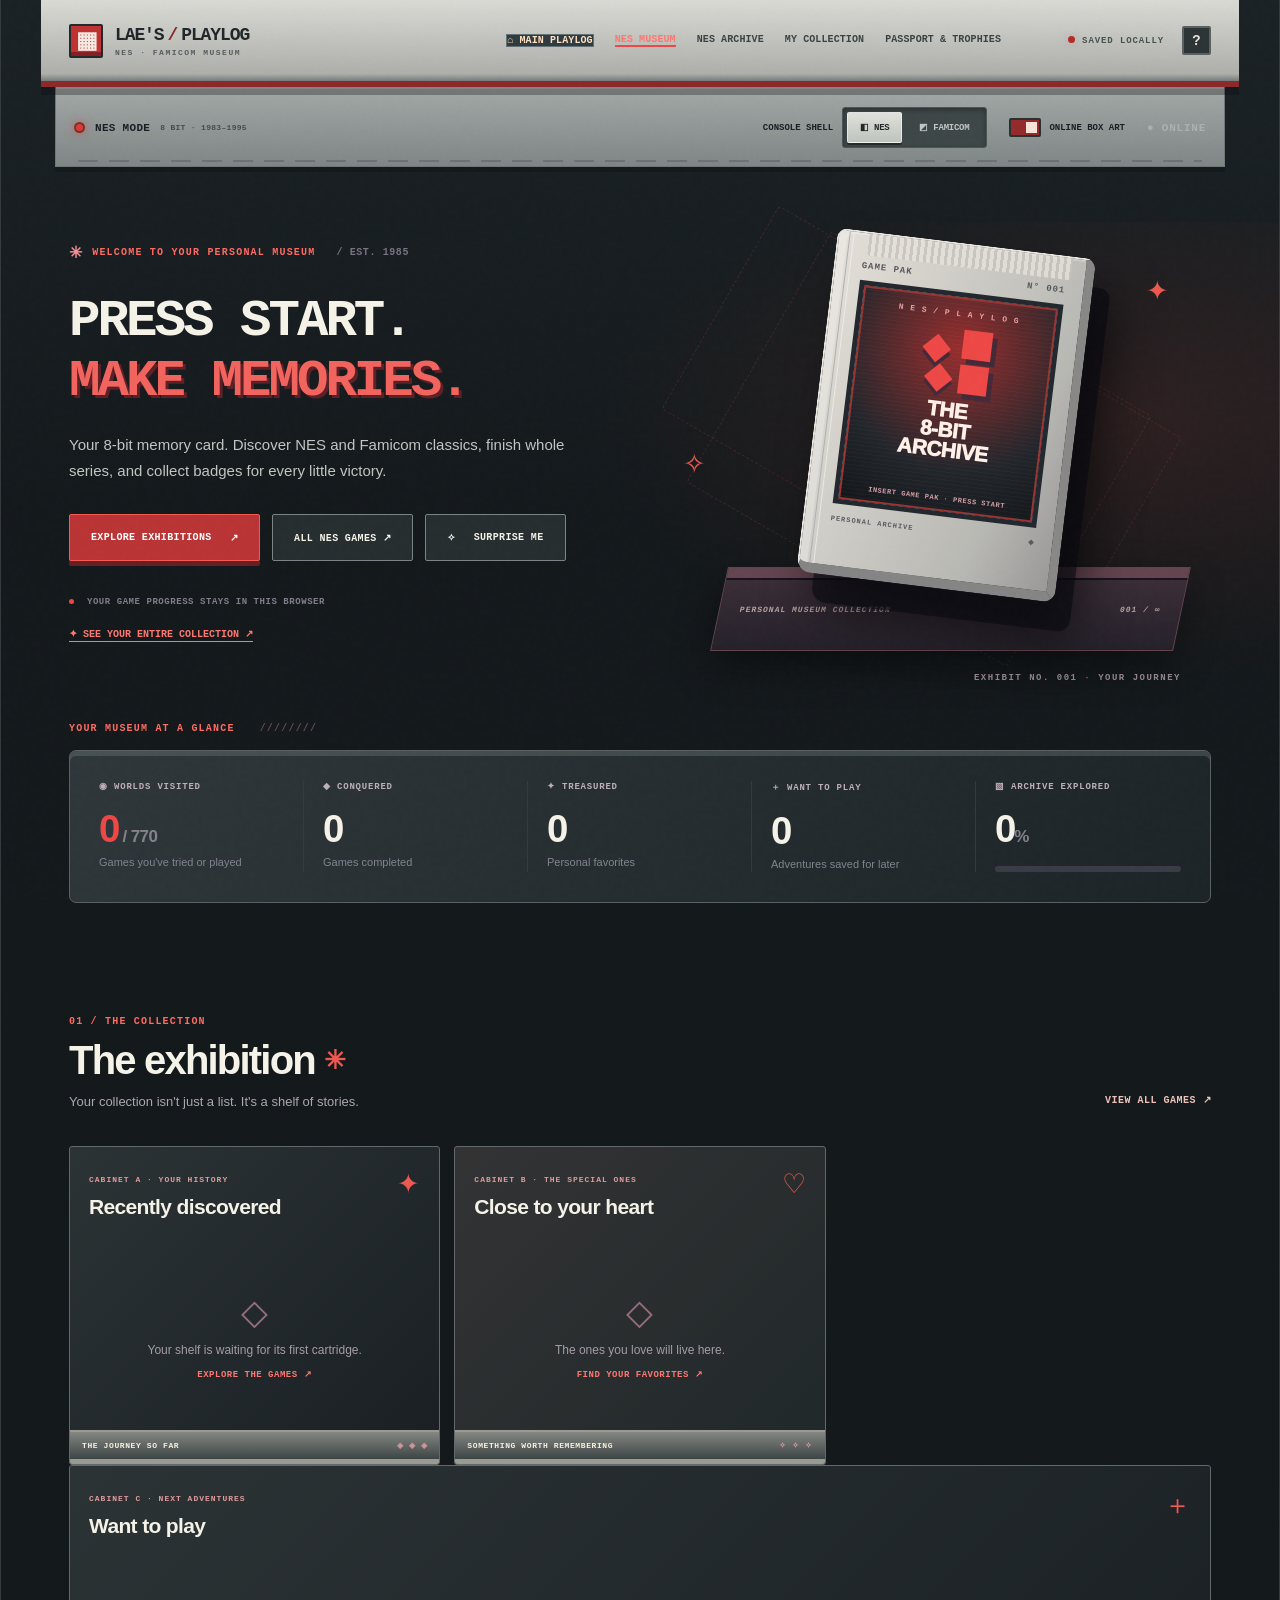
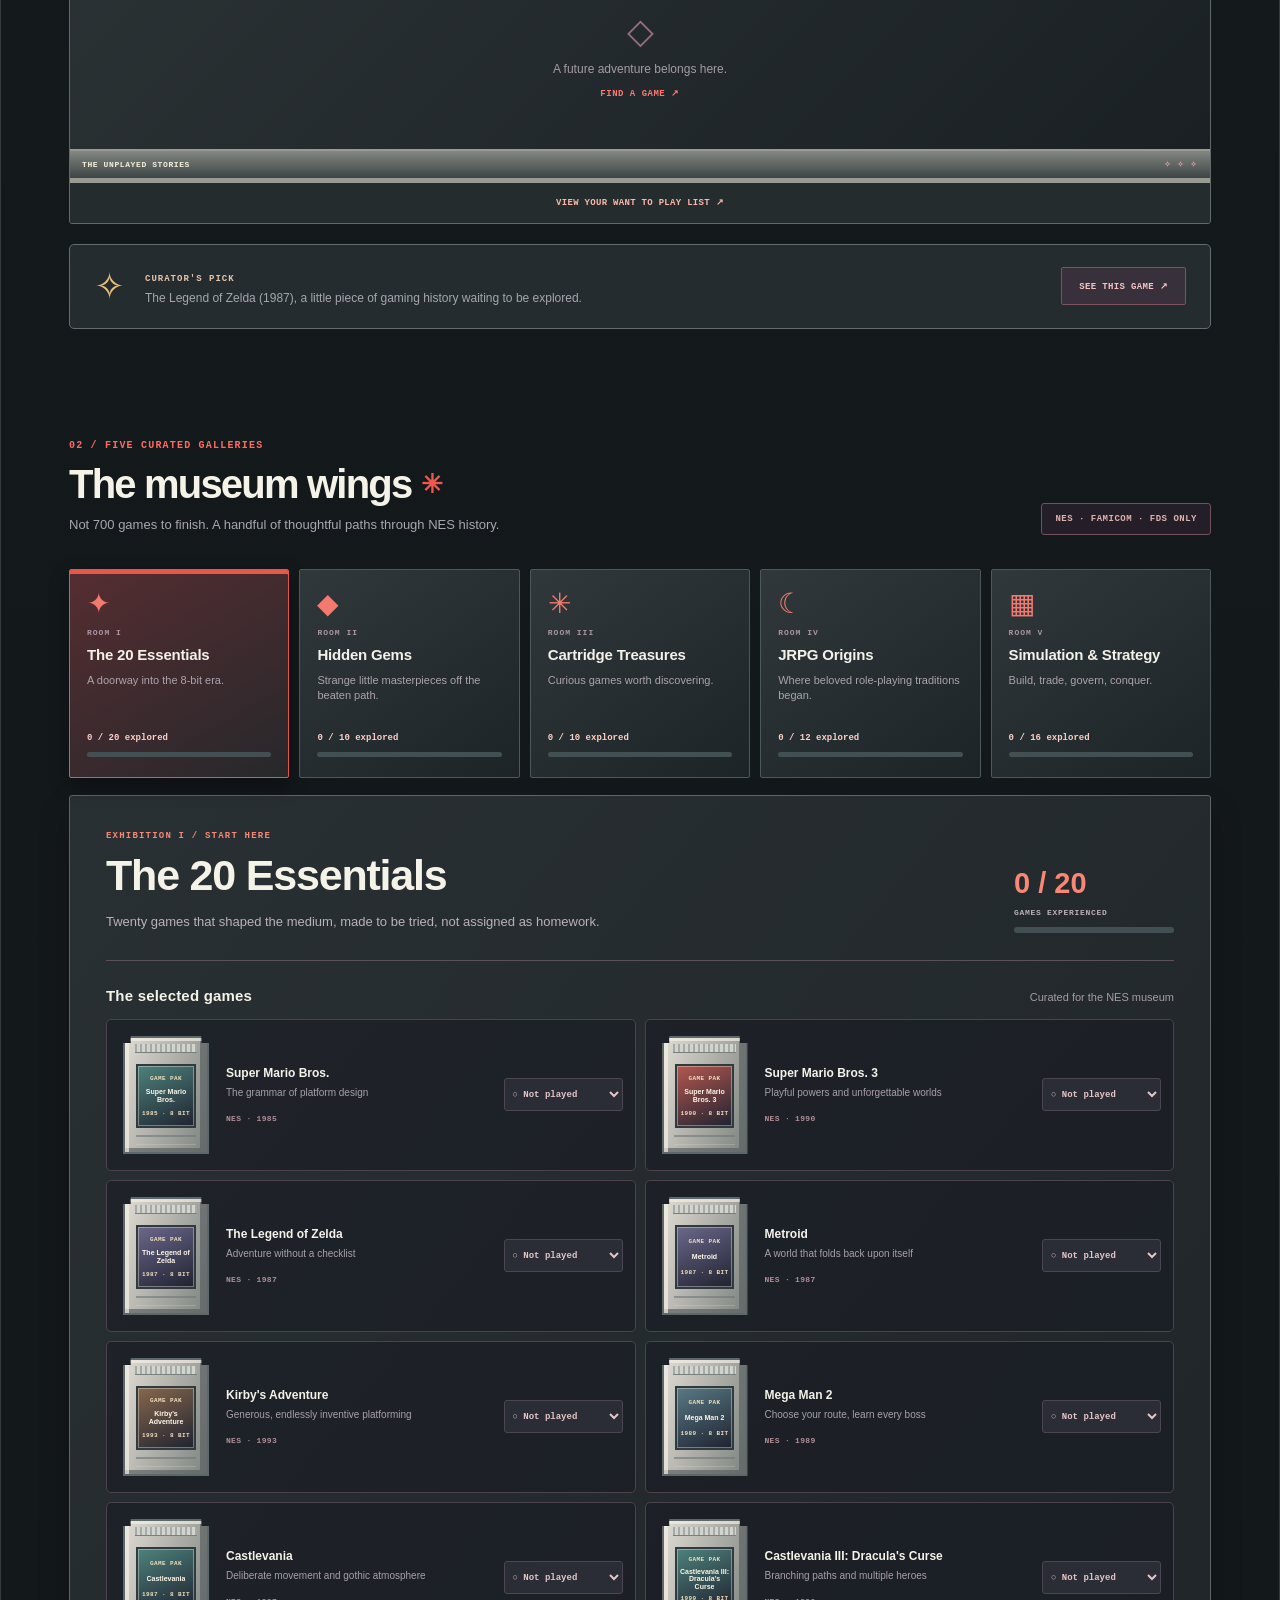
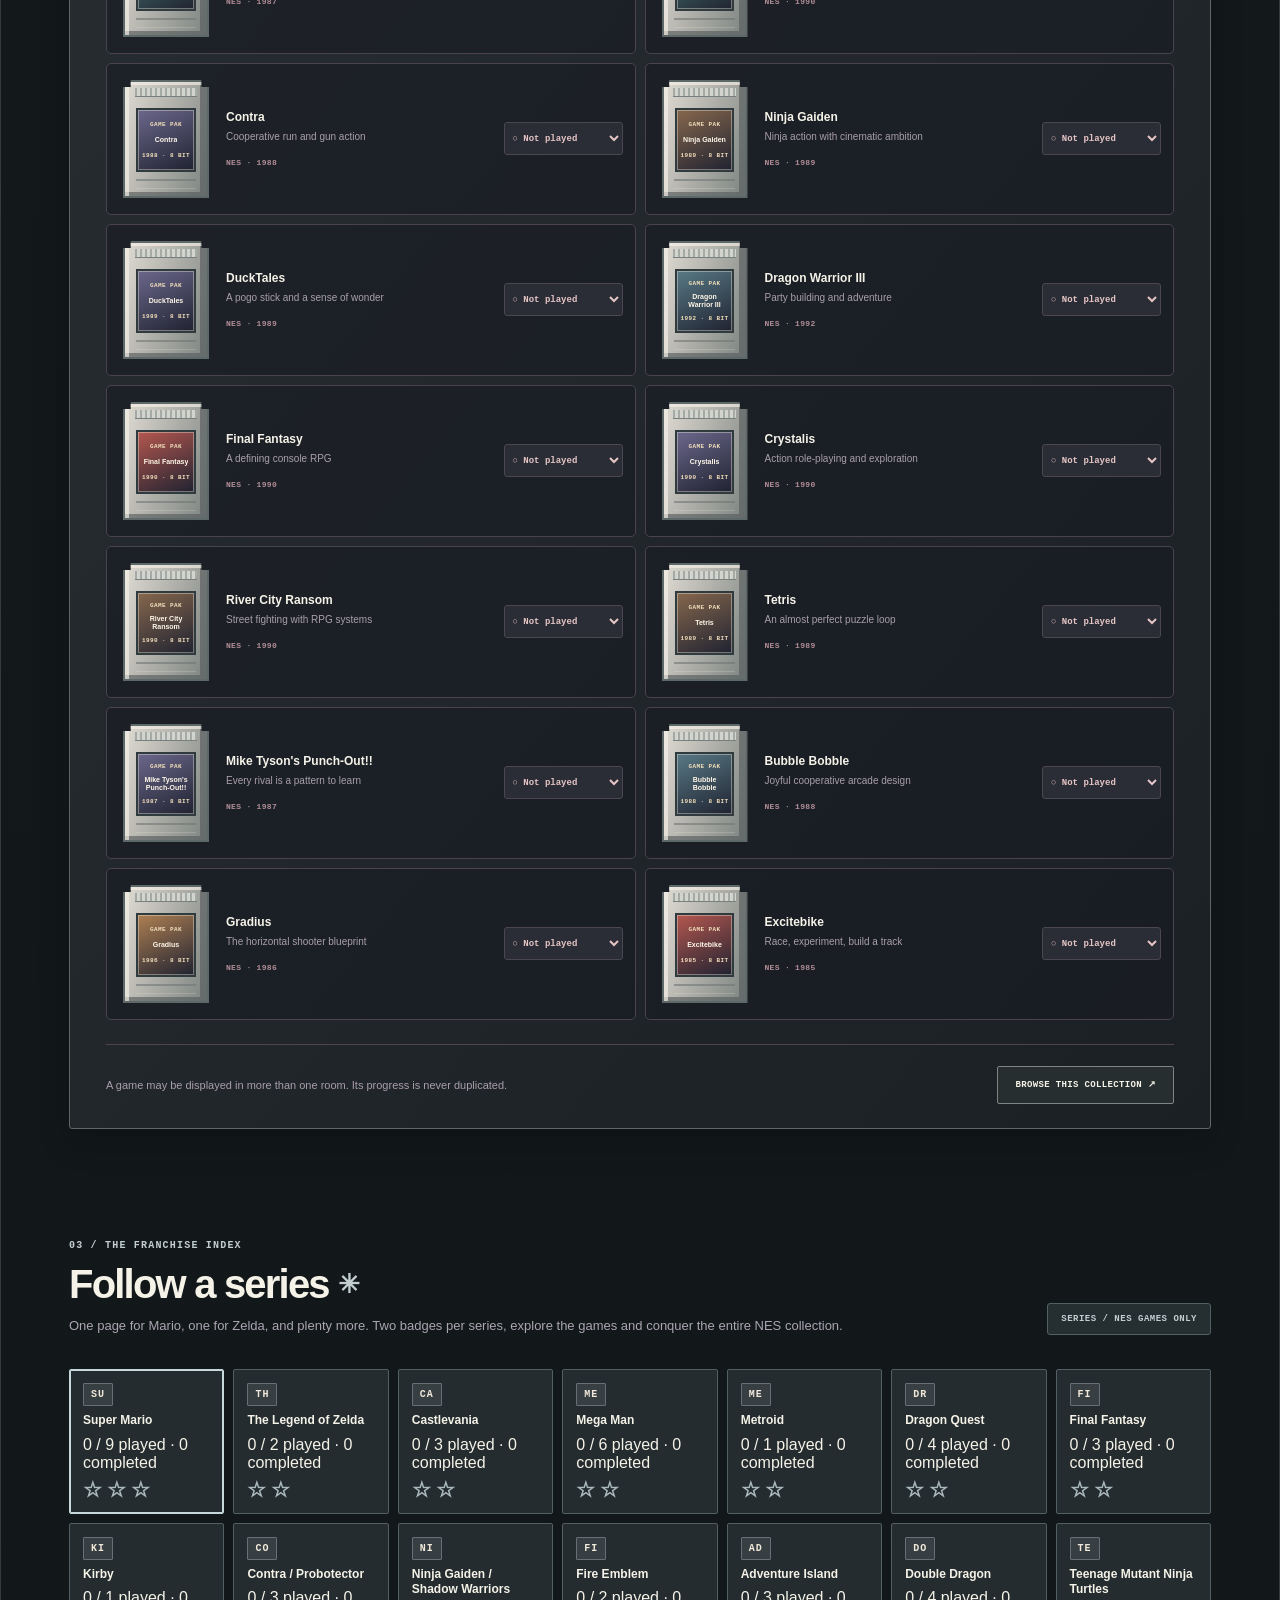
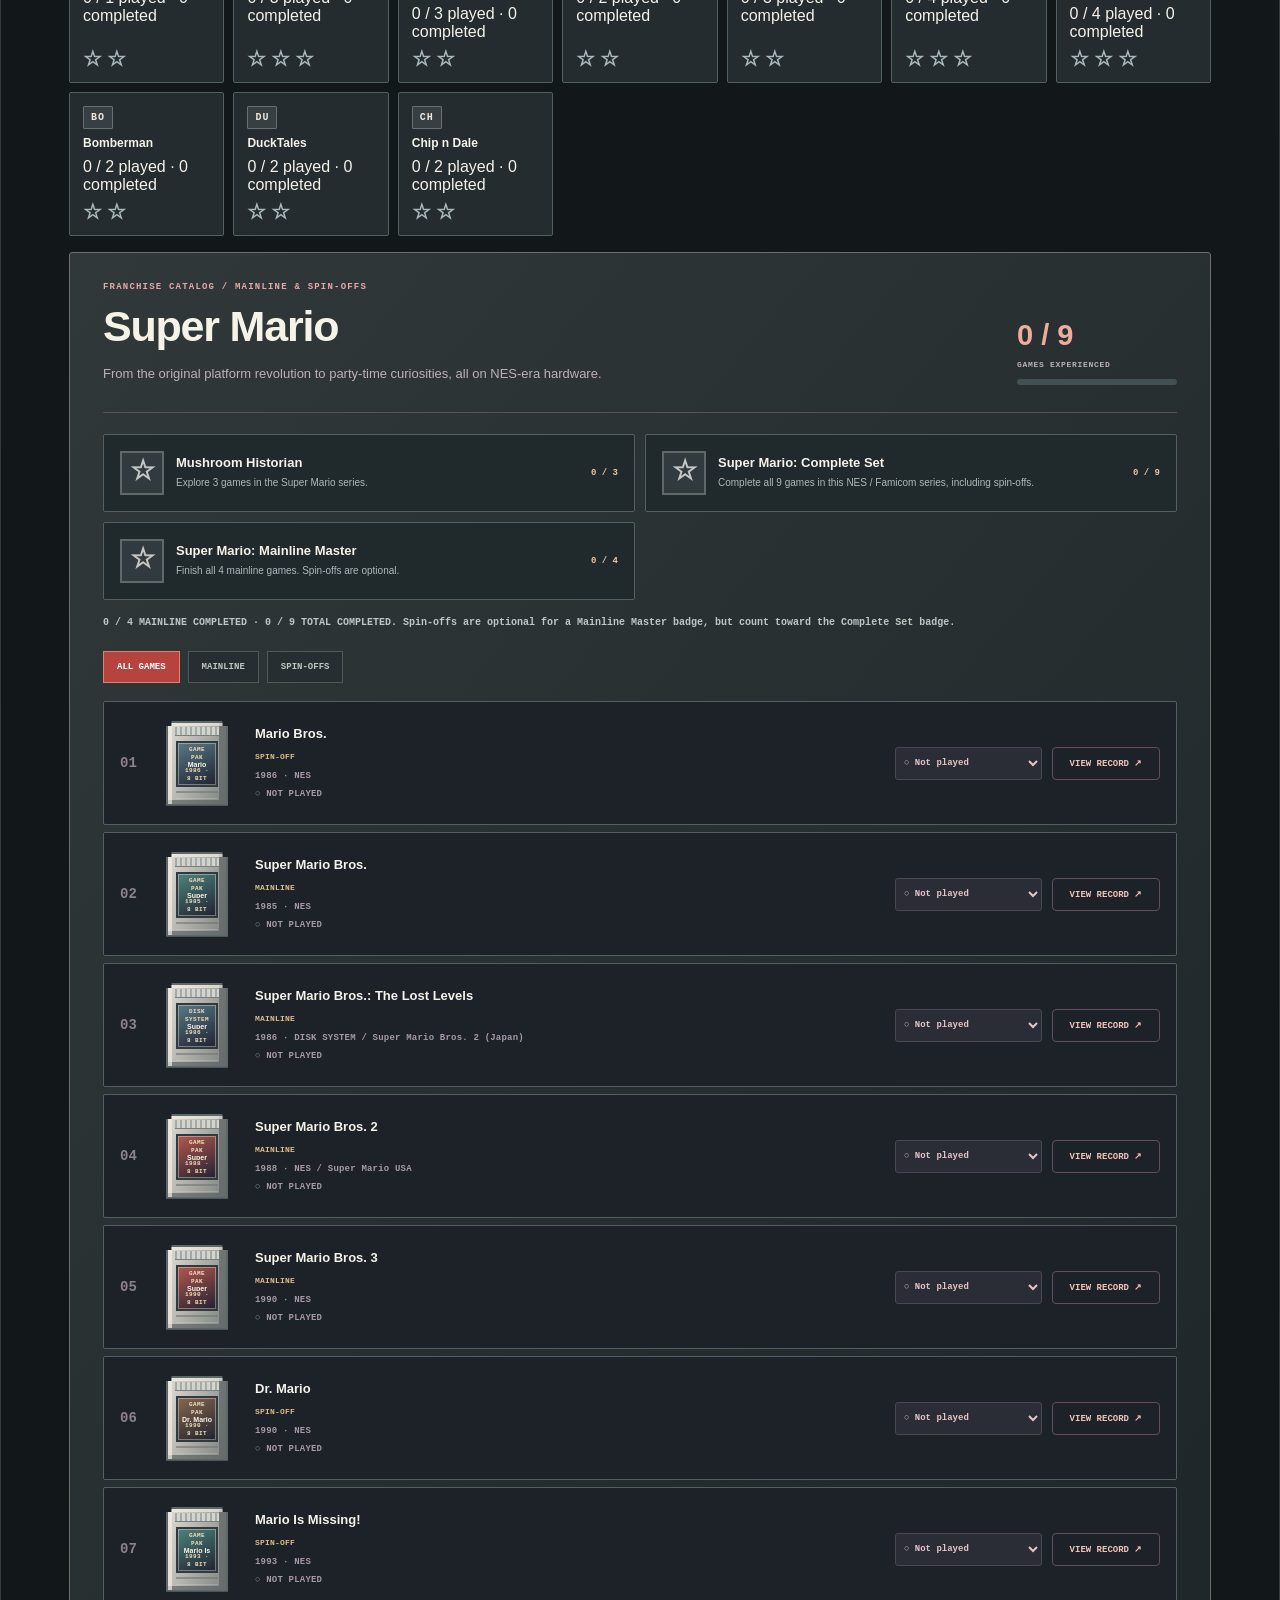
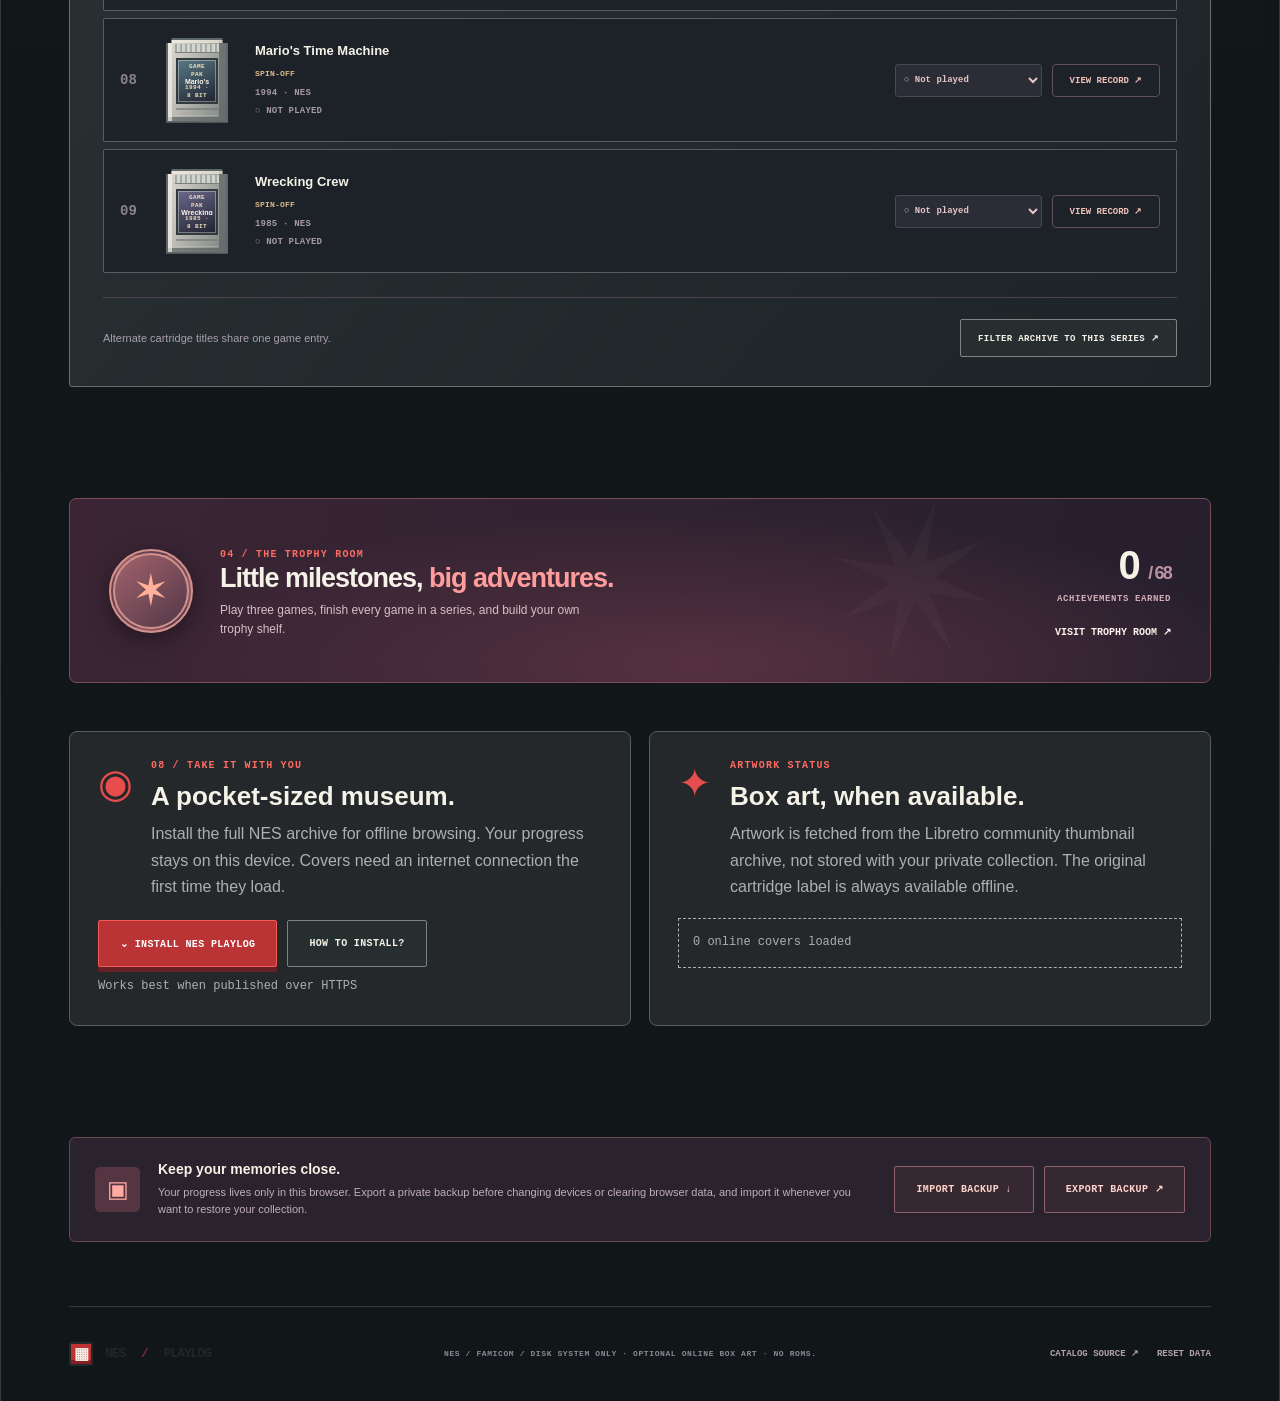
==== commit 142120ba: "Refresh deployed series assets: nes/index.html" ====
--- a/nes/index.html
+++ b/nes/index.html
@@ -7,7 +7,7 @@
 <meta name="description" content="NES Playlog, a personal 8-bit cartridge museum, game archive, and achievement collection.">
 <title>Lae's Playlog · NES · Museum</title>
 
-<link rel="icon" href="../favicon.svg" type="image/svg+xml"><link rel="stylesheet" href="./styles.css">
+<link rel="icon" href="../favicon.svg" type="image/svg+xml"><link rel="stylesheet" href="./styles.css?v=series-2">
   <link rel="stylesheet" href="../shared/cartridges.css">
 
 <meta name="apple-mobile-web-app-capable" content="yes">
@@ -111,6 +111,6 @@
 <div id="toast" class="toast" role="status" aria-live="polite"></div>
 <script src="../shared/nes-data.js" defer></script>
 <script src="../shared/cartridges.js" defer></script>
-<script src="./app.js" defer></script>
+<script src="./app.js?v=series-2" defer></script>
 </body>
 </html>
--- a/nes/styles.css
+++ b/nes/styles.css
@@ -133,7 +133,6 @@
 .achievement-tabs{display:flex;gap:7px;flex-wrap:wrap;margin:-4px 0 24px}
 .achievement-tab{background:#282f32;color:#b5bfc1;border:1px solid #4e5b60;padding:12px 16px;font:900 10px var(--mono);border-radius:2px}
 .achievement-tab.active,.achievement-tab:hover{background:#9f3231;color:white;border-color:#ed7971}
-.series-tile-awards{display:inline-block!important;margin-top:0!important;border:1px solid #7e6863;background:#3a2f2d;padding:4px 7px;color:#f6b7a5!important;font:900 8px var(--mono)!important;letter-spacing:.3px}
 .series-milestones{display:grid;grid-template-columns:repeat(2,minmax(0,1fr));gap:10px;margin-top:21px}
 .series-milestone{display:flex;gap:12px;align-items:center;background:#20292b;border:1px solid #526064;padding:16px;border-radius:2px;min-width:0}
 .series-milestone.earned{background:#42312b;border-color:#bf8f62}
@@ -353,7 +352,6 @@
 @media(max-width:1099px){.topbar{height:auto;min-height:85px;flex-wrap:wrap;padding:20px 0 12px}.mainnav{order:3;width:100%;display:flex;justify-content:space-between;gap:8px;overflow-x:auto;padding-bottom:4px}.mainnav a{white-space:nowrap;font-size:10px!important}}
 
 /* Lae's Playlog: NES is a separate console wing. */
-.series-tile-awards{font-size:17px!important;letter-spacing:5px;color:#e6b767!important;white-space:nowrap;}
 .series-milestone-icon{font-size:28px!important;line-height:1!important;}
 .mainnav a.hub-return{background:#303b40;color:#ffe0c0;border:1px solid #617277;}
 .mainnav a.hub-return:hover{border-color:#f5aa74;}
@@ -382,3 +380,18 @@
 .achievement-carts .art-wrapper-v10.shelf-pak .playlog-cartridge{width:45px;height:61px}
 html[data-cart-theme="famicom"] .achievement-carts .art-wrapper-v10.shelf-pak .playlog-cartridge{height:53px}
 .other-version-panel label[hidden]{display:none}
+
+/* The franchise index uses neutral selection and gold for completed sets. */
+#series .section-kicker,#series .heading-flower,#series .museum-count-tag{color:#c3ced1}
+#series .museum-count-tag{background:#252e31;border-color:#526063}
+#series .series-tile{background:#242c2f;border-color:#526063}
+#series .series-tile:hover{background:#2c373a;border-color:#87989e}
+#series .series-tile.active{border-color:#c7d8db;box-shadow:inset 0 0 0 1px #c7d8db}
+#series .series-tile:focus-visible{outline:2px solid #f3f5f1;outline-offset:3px}
+#series .series-tile.series-complete{background:#333124;border-color:#918055}
+#series .series-tile.series-complete.active{box-shadow:inset 0 0 0 1px #cdb983;border-color:#cdb983}
+#series .series-detail.series-complete{border-color:#918055;background:linear-gradient(115deg,#332f23,#21272a 72%)}
+#series .series-tile-awards{display:flex;gap:5px;margin-top:auto;line-height:1;font:700 21px/1 var(--sans,system-ui)}
+#series .series-star-earned{color:#f3f5f1}
+#series .series-star-locked{color:#aab9bd}
+#series .series-complete .series-star-earned{color:#f0d99c}
--- a/shared/cartridges.css
+++ b/shared/cartridges.css
@@ -6,8 +6,8 @@
 .playlog-cart-fallback{width:100%;height:100%;display:flex;flex-direction:column;align-items:center;justify-content:space-evenly;padding:3px;color:#fff8e9;text-align:center}
 .playlog-cart-fallback small{font:700 6px/1.2 var(--mono,monospace);letter-spacing:.4px;color:#f2dfbb}
 .playlog-cart-fallback strong{font:850 9px/1.1 var(--sans,Arial);overflow:hidden;overflow-wrap:anywhere;display:-webkit-box;-webkit-line-clamp:4;-webkit-box-orient:vertical}
-.playlog-cover-img{position:absolute;inset:0;width:100%;height:100%;object-fit:contain;background:#16191d;display:none}
-.playlog-cart-label.has-artwork .playlog-cover-img{display:block}
+.playlog-cover-img{position:absolute;inset:0;width:100%;height:100%;object-fit:contain;background:#16191d;opacity:0}
+.playlog-cart-label.has-artwork .playlog-cover-img{opacity:1}
 .playlog-cartridge-small{width:73px;height:101px}
 .playlog-cartridge-small .playlog-cart-fallback strong{font-size:7px}
 html[data-cart-theme="famicom"] .playlog-cartridge{height:112px;background:linear-gradient(108deg,#bb2335,#982438 66%,#651e2b);border-color:#56121c;border-radius:10px 10px 4px 4px;box-shadow:inset 4px 2px #ef7e81aa,inset -7px -5px #461020,4px 7px 0 #070b0d88;clip-path:polygon(3% 0,97% 0,100% 7%,100% 100%,0 100%,0 7%)}
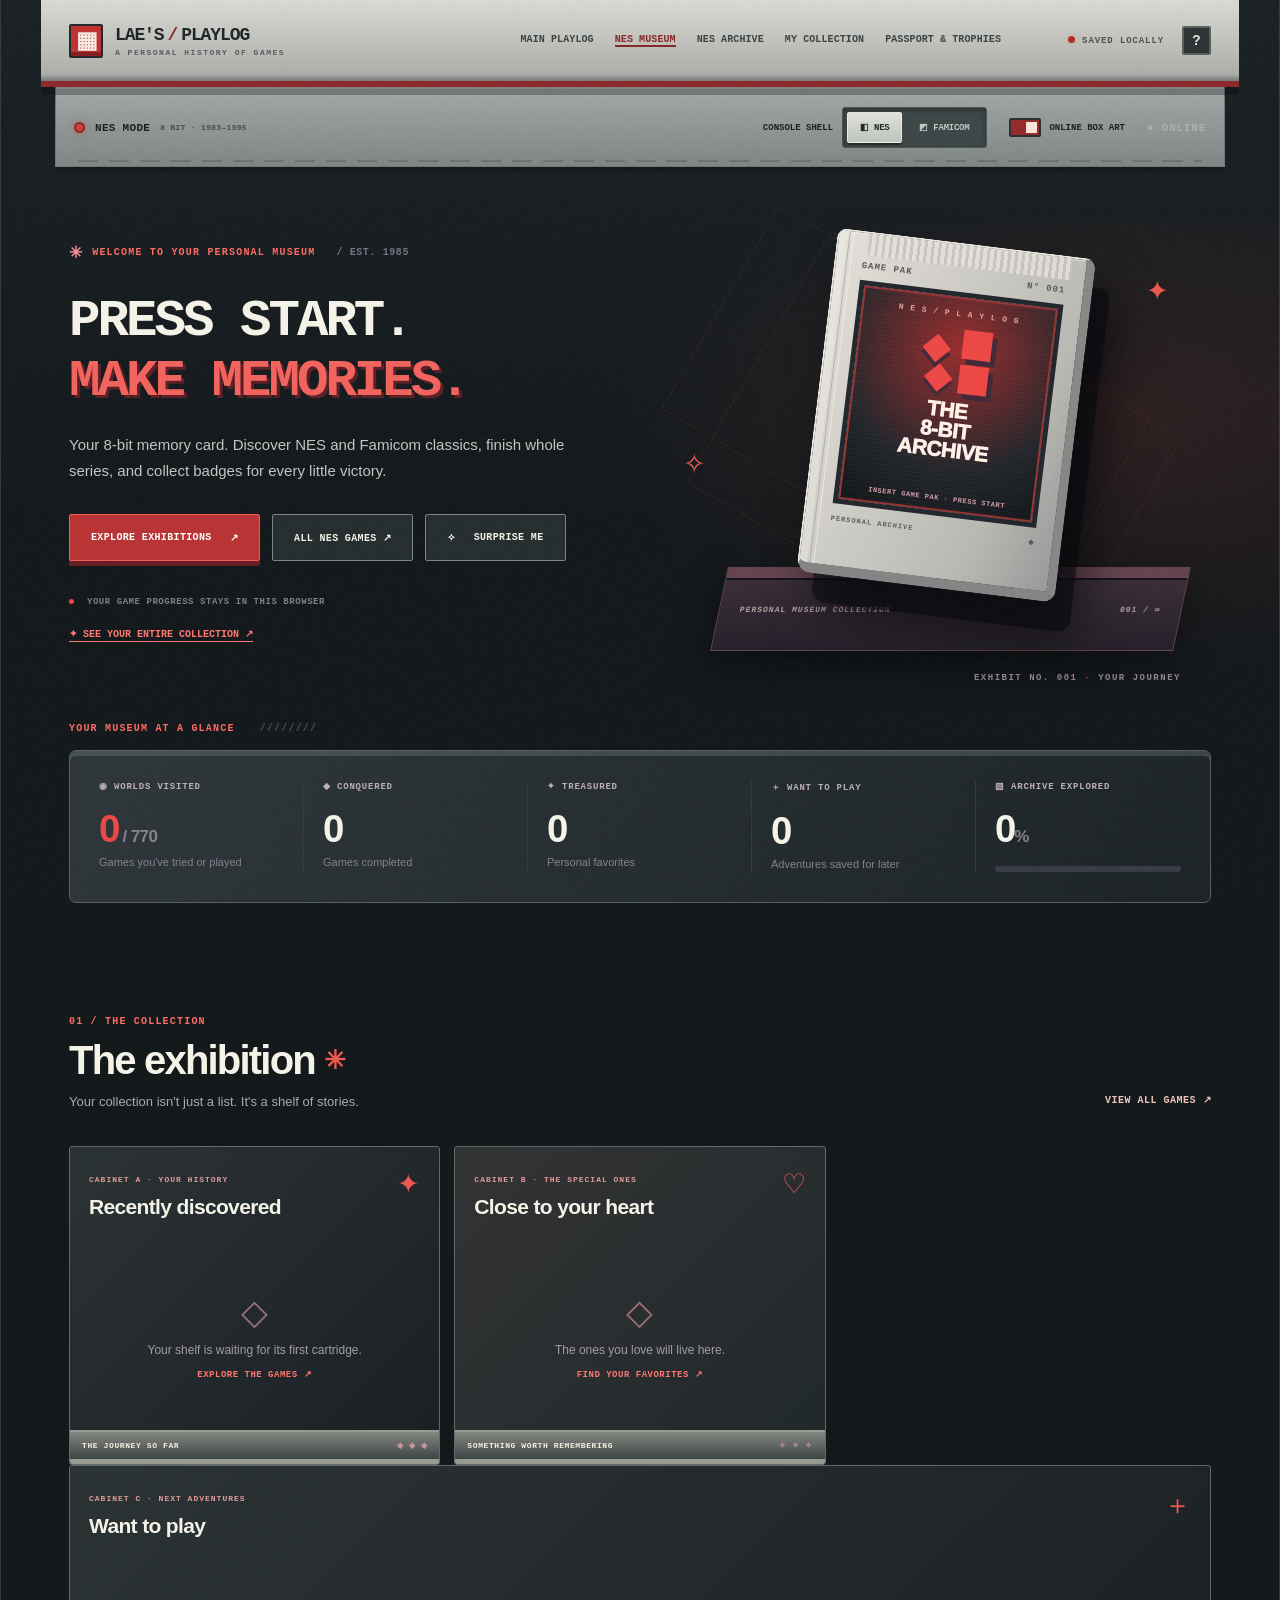
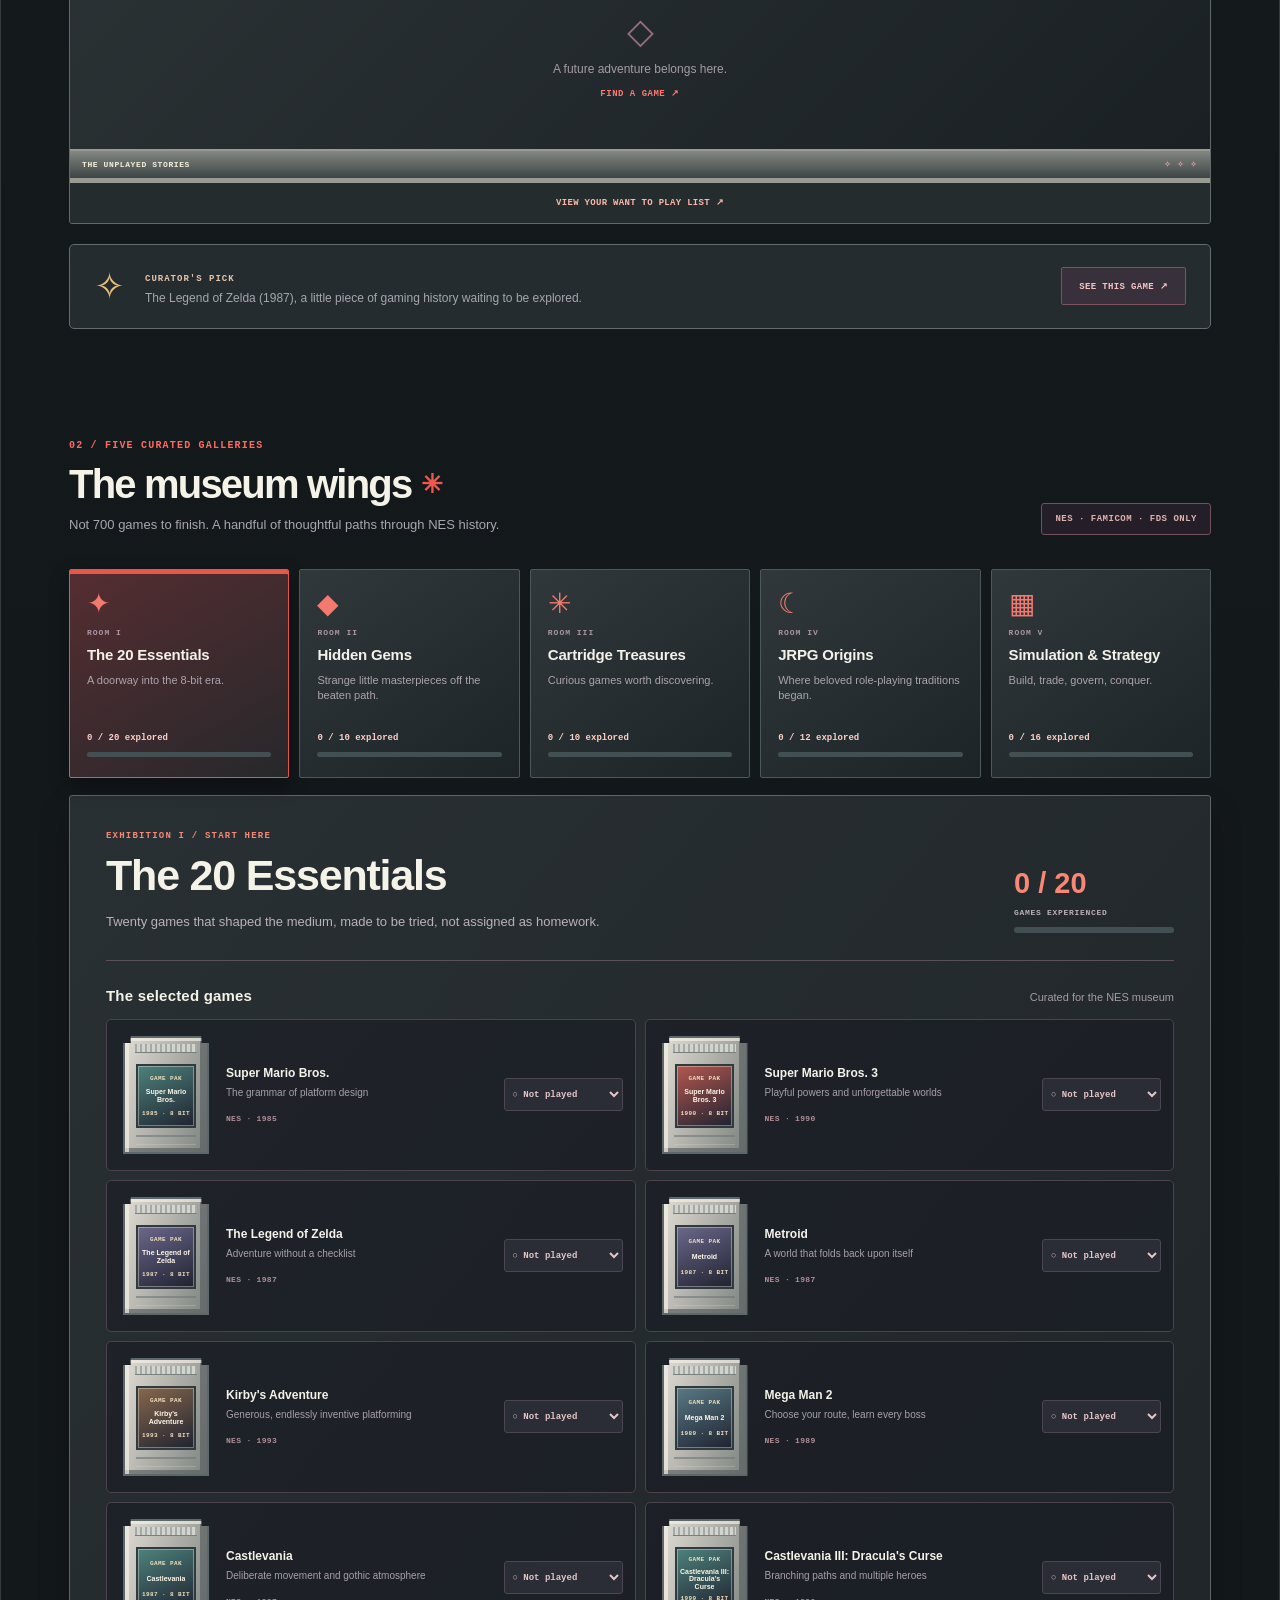
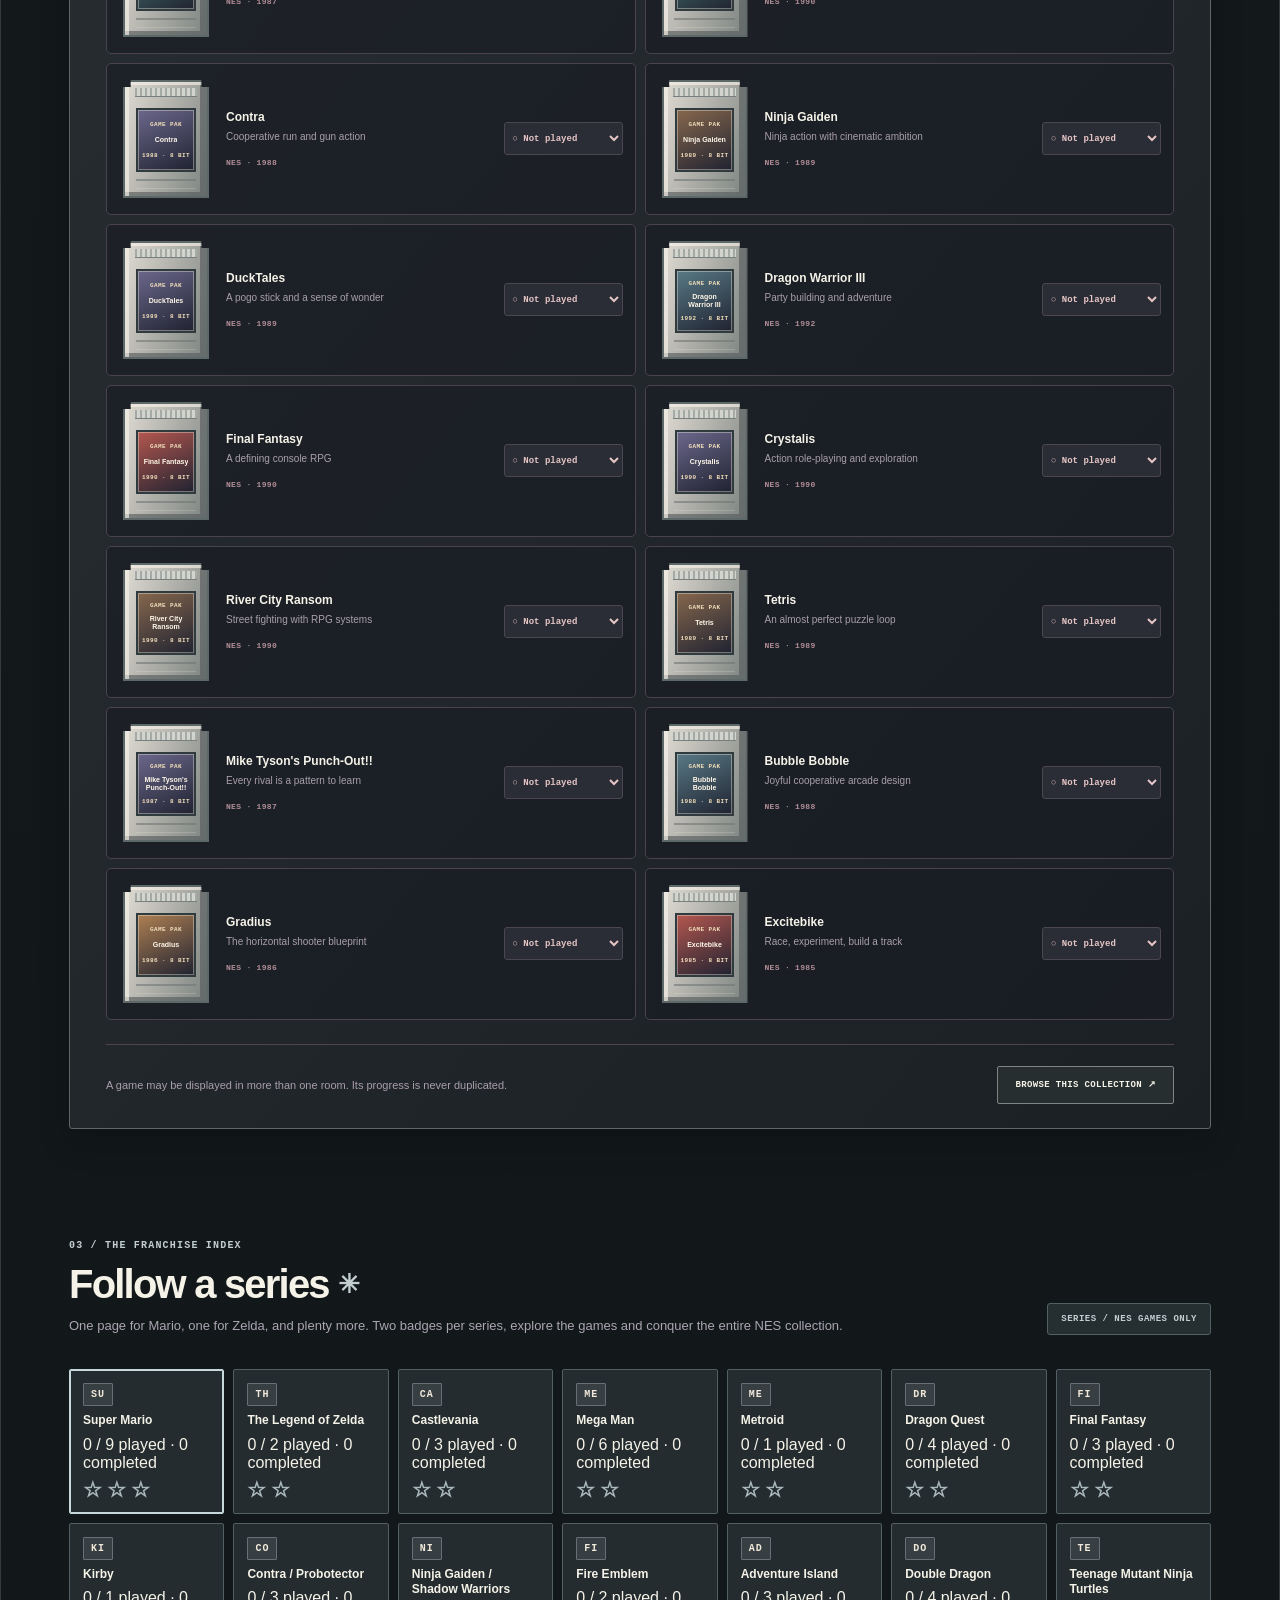
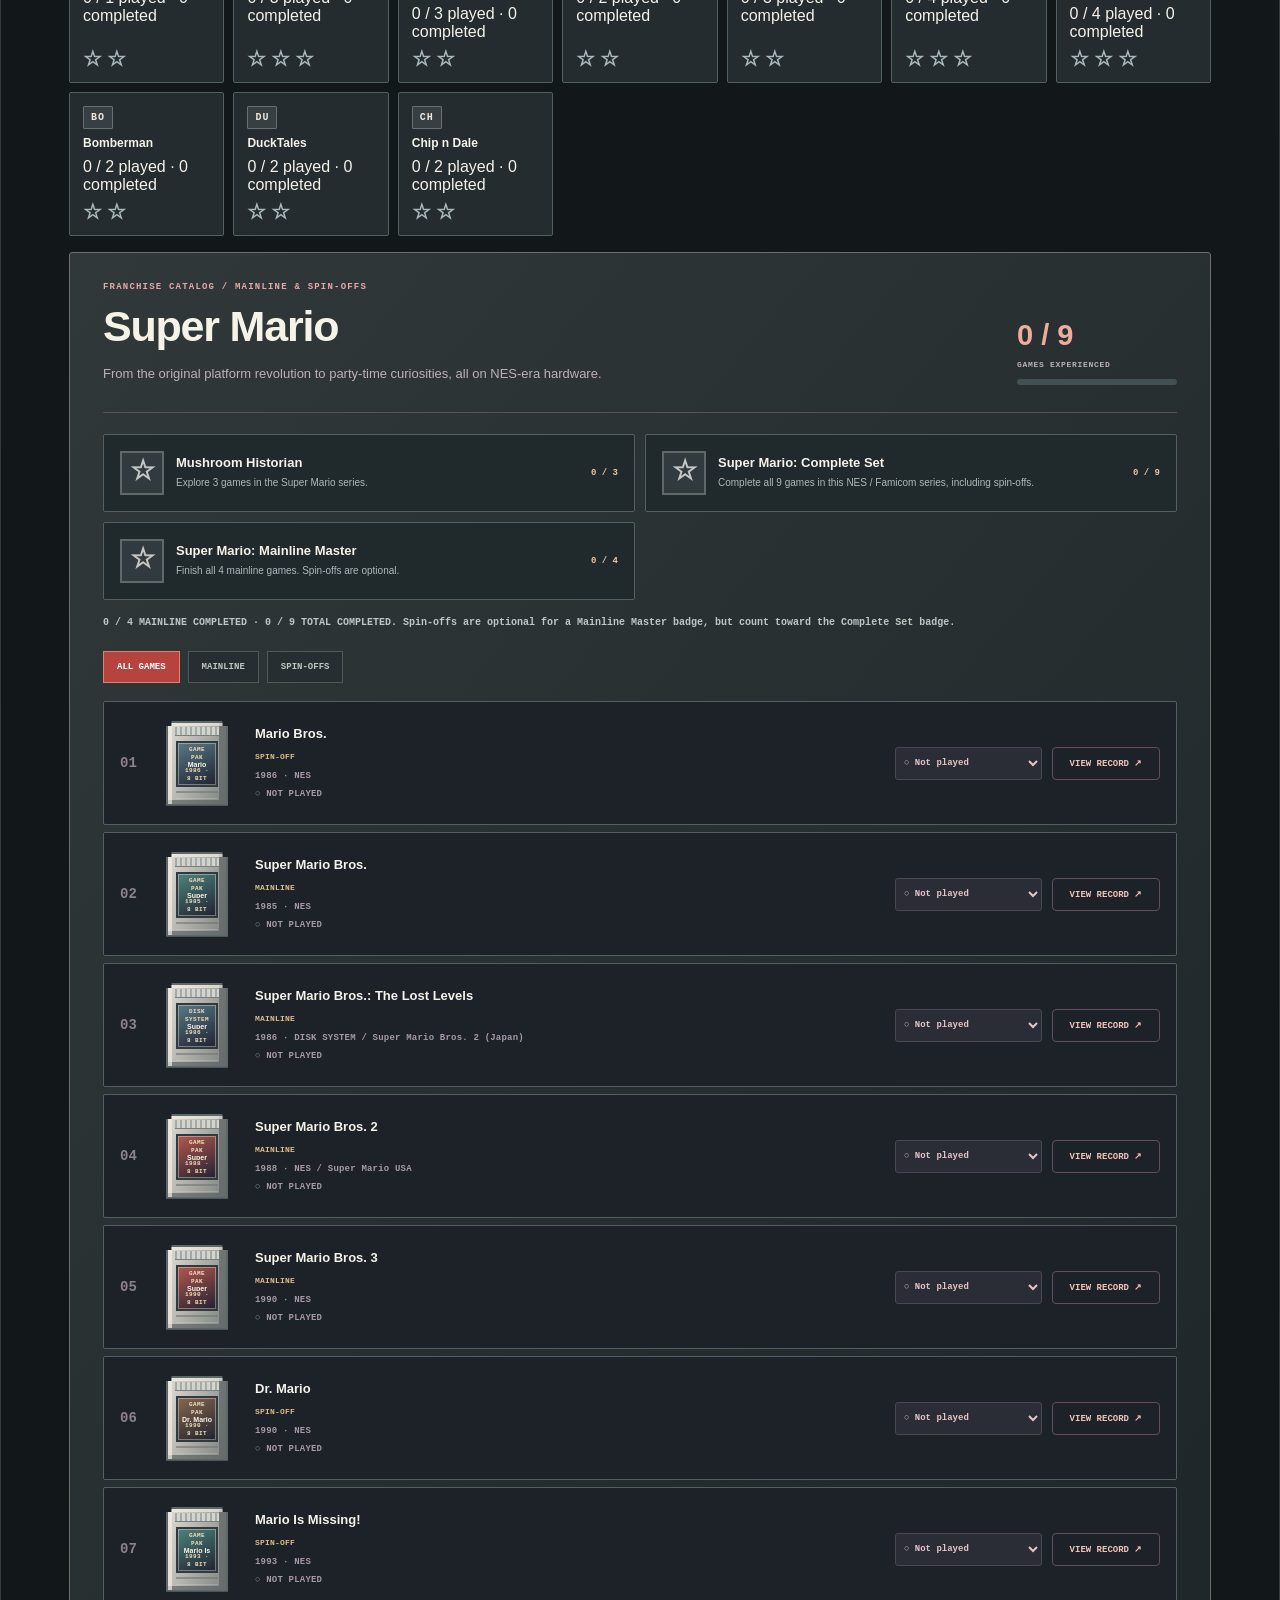
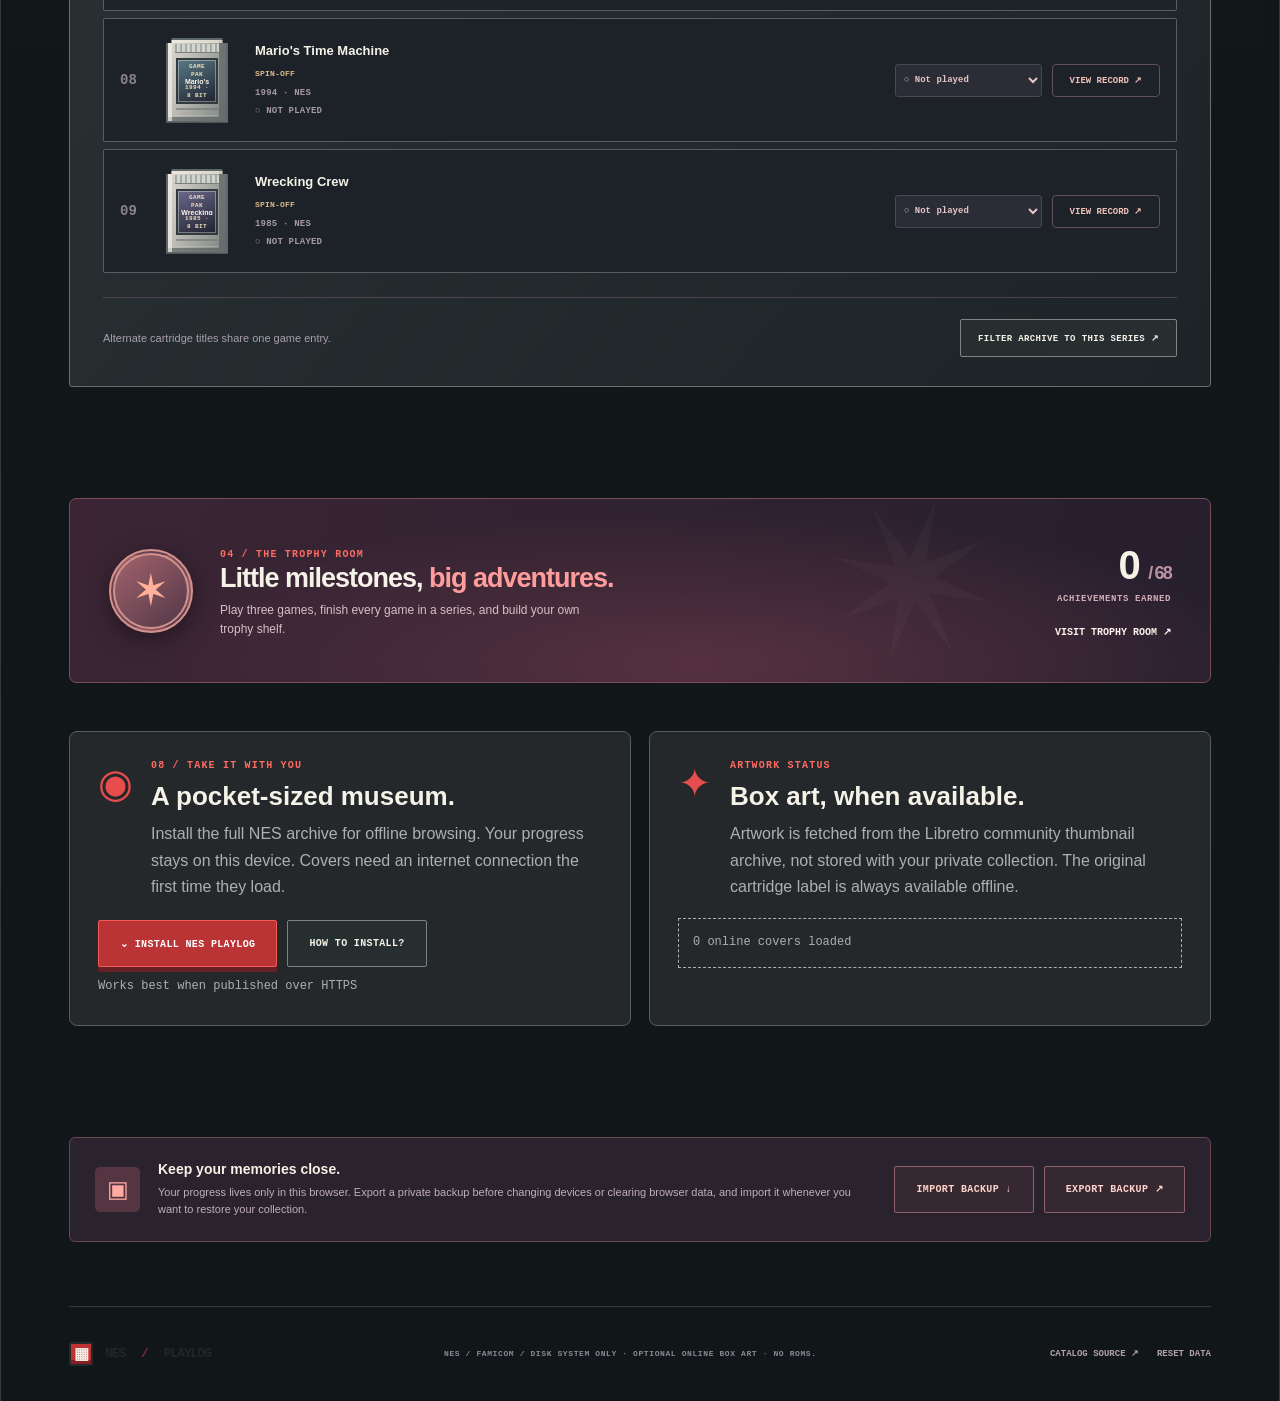
==== commit 097648dc: "Unify the Playlog shell: nes/index.html" ====
--- a/nes/index.html
+++ b/nes/index.html
@@ -7,7 +7,7 @@
 <meta name="description" content="NES Playlog, a personal 8-bit cartridge museum, game archive, and achievement collection.">
 <title>Lae's Playlog · NES · Museum</title>
 
-<link rel="icon" href="../favicon.svg" type="image/svg+xml"><link rel="stylesheet" href="./styles.css?v=series-2">
+<link rel="icon" href="../favicon.svg" type="image/svg+xml"><link rel="stylesheet" href="../shared/shell.css?v=shell-1"><link rel="stylesheet" href="./styles.css?v=shell-1">
   <link rel="stylesheet" href="../shared/cartridges.css">
 
 <meta name="apple-mobile-web-app-capable" content="yes">
@@ -18,8 +18,8 @@
 <div class="noise" aria-hidden="true"></div>
 <div class="site" id="top">
   <header class="topbar">
-    <a class="wordmark" href="../index.html" aria-label="Lae's Playlog home"><span class="logo-pixel">▦</span><span>LAE'S<span class="slash">/</span>PLAYLOG<small>NES · FAMICOM MUSEUM</small></span></a>
-    <nav class="mainnav" aria-label="Main navigation"><a class="hub-return" href="../index.html">⌂ MAIN PLAYLOG</a><a data-nav="museum" href="./index.html">NES MUSEUM</a><a data-nav="archive" href="./archive.html">NES ARCHIVE</a><a href="../collection.html">MY COLLECTION</a><a href="../passport.html">PASSPORT &amp; TROPHIES</a></nav>
+    <a class="wordmark" href="../index.html" aria-label="Lae's Playlog home"><span class="logo-pixel">▦</span><span>LAE'S<span class="slash">/</span>PLAYLOG<small>A PERSONAL HISTORY OF GAMES</small></span></a>
+    <nav class="mainnav" aria-label="Main navigation"><a data-nav="home" href="../index.html">MAIN PLAYLOG</a><a data-nav="museum" aria-current="page" href="../nes/index.html">NES MUSEUM</a><a data-nav="archive" href="../nes/archive.html">NES ARCHIVE</a><a data-nav="collection" href="../collection.html">MY COLLECTION</a><a data-nav="passport" href="../passport.html">PASSPORT &amp; TROPHIES</a></nav>
     <div class="top-actions"><span class="save-status" id="saveStatus"><span class="save-dot"></span>SAVED LOCALLY</span><button type="button" class="top-help" id="aboutBtn" aria-label="About NES Playlog">?</button></div>
   </header>
   <div class="console-controls" aria-label="Appearance settings">
--- a/shared/shell.css
+++ b/shared/shell.css
@@ -0,0 +1,72 @@
+
+:root{color-scheme:dark;--bg:#101117;--surface:#171920;--surface-2:#1c1f29;--surface-3:#22242e;--border:#343641;--muted:#9394a0;--light:#f3efe9;--coral:#ef797d;--coral-light:#ff9a99;--cream:#cbbca8;--gold:#d7aa6c;--green:#90b3a4;--mono:ui-monospace,SFMono-Regular,Consolas,'Liberation Mono',monospace;--sans:Inter,'Segoe UI',Arial,sans-serif}
+*{box-sizing:border-box}
+html{scroll-behavior:smooth;scroll-padding-top:100px}
+body{margin:0;background:var(--bg);color:var(--light);font-family:var(--sans);-webkit-font-smoothing:antialiased}
+button,input,select,textarea{font:inherit}
+button{cursor:pointer}button:focus-visible,a:focus-visible,select:focus-visible,input:focus-visible,textarea:focus-visible{outline:2px solid #ffb0a6;outline-offset:3px}a{color:inherit}.site{position:relative;width:min(1480px,100%);padding:0 68px;margin:auto}.noise{pointer-events:none;position:fixed;inset:0;z-index:20;opacity:.05;background-image:url("data:image/svg+xml,%3Csvg viewBox='0 0 180 180' xmlns='http://www.w3.org/2000/svg'%3E%3Cfilter id='n'%3E%3CfeTurbulence type='fractalNoise' baseFrequency='.78' numOctaves='3' stitchTiles='stitch'/%3E%3C/filter%3E%3Crect width='100%25' height='100%25' opacity='.3' filter='url(%23n)'/%3E%3C/svg%3E")}.topbar{height:87px;display:flex;align-items:center;justify-content:space-between;gap:22px;border-bottom:1px solid #36343e;position:relative;z-index:4}.wordmark{display:flex;align-items:center;gap:12px;text-decoration:none;font-size:19px;font-weight:850;letter-spacing:-.9px;white-space:nowrap}.wordmark>span:nth-child(2){display:flex;flex-wrap:wrap;align-items:center}.wordmark small{display:block;flex:0 0 100%;color:#898993;font:700 8px var(--mono);letter-spacing:2.1px;margin-top:3px}.wordmark .slash{color:var(--coral);margin:0 4px}.logo-pixel{display:grid;place-items:center;width:34px;height:34px;border:2px solid #f18b90;border-radius:5px;background:var(--coral);color:#201922;font-size:23px;font-family:var(--mono)}.mainnav{display:flex;gap:34px;margin-left:auto;margin-right:55px}.mainnav a{text-decoration:none;color:#a8a6ae;font:750 10px var(--mono);letter-spacing:.7px;transition:color .2s}.mainnav a:hover{color:var(--coral-light)}.top-actions{display:flex;align-items:center;gap:18px}.save-status{color:#abb2b7;font:800 9px var(--mono);letter-spacing:.9px;white-space:nowrap}.save-dot{display:inline-block;width:7px;height:7px;background:#80c0a8;border-radius:50%;box-shadow:0 0 12px #78bda577;margin-right:7px}.save-status.warning{color:#eab091}.save-status.warning .save-dot{background:#eab091}.top-help{color:#c5c1c7;background:none;border:1px solid #565562;border-radius:50%;width:29px;height:29px;font:800 14px var(--mono)}.top-help:hover{border-color:var(--coral);color:var(--coral)}footer .logo-pixel{width:24px;height:24px;font-size:16px}
+@media(max-width:1200px){.site{padding:0 36px}.mainnav{gap:20px;margin-right:24px}}
+@media(max-width:980px){.mainnav{display:none}}
+@media(max-width:740px){.site{padding:0 22px}.topbar{height:74px}.save-status{font-size:8px}}
+@media(max-width:480px){.site{padding:0 16px}.wordmark{font-size:15px;gap:8px}.wordmark small{font-size:6px}.logo-pixel{width:28px;height:28px;font-size:19px}.top-actions{gap:8px}.top-help{width:25px;height:25px}.save-status{font-size:7px;letter-spacing:0}}
+@media(prefers-reduced-motion:reduce){*{scroll-behavior:auto!important;transition:none!important;animation:none!important}}
+html,body{overflow-x:clip}
+@media(max-width:1200px){.mainnav{gap:13px;margin-right:15px}.mainnav a{font-size:9px}}
+@media(max-width:980px){.mainnav{display:none}}
+:root {
+  --bg:#111619; --surface:#1b2023; --surface-2:#23292d; --surface-3:#2d3438;
+  --border:#555e60; --muted:#aab1ae; --light:#f5f2e8;
+  --coral:#ed4846; --coral-light:#ff7771; --cream:#deddd4;
+  --gold:#e4c181; --green:#87bfab;
+  --hardware:#bebfba; --hardware-dark:#858d8c; --console-ink:#20272a;
+  --screen:#192023; --screen-panel:#252d30; --red-deep:#8c292b;
+  --grid-color:rgba(255,255,255,.027);
+}
+html {background:#101517;}
+body {
+ background-color:var(--bg);
+ background-image:linear-gradient(var(--grid-color) 1px,transparent 1px),linear-gradient(90deg,var(--grid-color) 1px,transparent 1px);
+ background-size:24px 24px;
+}
+.site{border-left:1px solid #343a3d;border-right:1px solid #343a3d;background:linear-gradient(180deg,#1b2225 0,#14191c 520px,#111619 100%);box-shadow:0 0 0 8px #101517,0 0 85px #0009;}
+.topbar{margin-left:-28px;margin-right:-28px;padding:0 28px;border-bottom:6px solid var(--red-deep);background:linear-gradient(180deg,#d9dad4 0%,#aeafaa 91%,#757b7b 100%);color:var(--console-ink);box-shadow:0 8px 0 #080b0e4f;}
+.wordmark{font-family:var(--mono);font-size:18px;letter-spacing:-1.1px;color:var(--console-ink)}
+.wordmark small{color:#555c60;letter-spacing:1.5px}
+.wordmark .slash{color:var(--red-deep)}
+.logo-pixel{border:2px solid #22282b;border-radius:2px;color:#f3ebe4;background:#bf3232;box-shadow:inset 0 -4px 0 #871e24}
+.mainnav a{color:#3a4344;font:900 10px var(--mono);letter-spacing:.1px}
+.mainnav a:hover{color:#ab262b}
+.save-status{color:#46534f}
+.save-dot{background:#b32b2a;box-shadow:0 0 7px #b32b2a33}
+.top-help{background:#2d3436;border:2px solid #596160;color:#e3e2d9;border-radius:2px}
+.top-help:hover{color:white;background:#a82b30}
+:root[data-theme="famicom"]{
+ --bg:#1e1715;--surface:#352725;--surface-2:#452c29;--surface-3:#53302b;
+ --border:#78544b;--muted:#d1b5a5;--light:#fff0d8;
+ --coral:#e4b269;--coral-light:#fce1a2;--cream:#f3ddaf;--gold:#eac17b;
+ --red-deep:#8a2132;--grid-color:rgba(250,214,175,.03);
+}
+:root[data-theme="famicom"] body{background-color:#1f1716}
+:root[data-theme="famicom"] .site{background:linear-gradient(180deg,#41272a 0,#25191b 520px,#1a1315 100%);border-color:#613c3d}
+:root[data-theme="famicom"] .topbar{background:linear-gradient(180deg,#fff0d2,#d5c2a1 88%,#a78678);border-bottom-color:#912a36}
+:root[data-theme="famicom"] .wordmark{color:#6e2430}
+:root[data-theme="famicom"] .wordmark .slash{color:#ac2b3b}
+:root[data-theme="famicom"] .logo-pixel{background:#922d39;border-color:#6a2431;box-shadow:inset 0 -4px 0 #621824}
+:root[data-theme="famicom"] .mainnav a{color:#623d3c}
+@media(max-width:1120px){
+ .topbar{margin-left:-12px;margin-right:-12px;padding:0 12px}
+}
+.mainnav a[data-nav]{transition:color .12s ease,border-color .12s ease}
+
+@media(min-width:1100px){.mainnav{gap:21px!important}.mainnav a{font-size:10px!important}.topbar{gap:12px}}
+@media(max-width:1099px){.topbar{height:auto;min-height:85px;flex-wrap:wrap;padding:20px 0 12px}.mainnav{order:3;width:100%;display:flex;justify-content:space-between;gap:8px;overflow-x:auto;padding-bottom:4px}.mainnav a{white-space:nowrap;font-size:10px!important}}
+.mainnav a.hub-return{background:#303b40;color:#ffe0c0;border:1px solid #617277;}
+.mainnav a.hub-return:hover{border-color:#f5aa74;}
+.mainnav a[aria-current="page"]{color:#862829;border-bottom:2px solid currentColor}
+:root[data-theme="famicom"] .mainnav a[aria-current="page"]{color:#862829}
+@media(max-width:1099px){
+ .topbar{gap:10px;padding-inline:12px}
+ .mainnav{margin:0;justify-content:flex-start;gap:14px}
+ .mainnav a{flex:none;padding-bottom:3px}
+}
+@media(max-width:420px){.top-actions .save-status{display:none}}
--- a/nes/styles.css
+++ b/nes/styles.css
@@ -1,21 +1,19 @@
 
-:root{color-scheme:dark;--bg:#101117;--surface:#171920;--surface-2:#1c1f29;--surface-3:#22242e;--border:#343641;--muted:#9394a0;--light:#f3efe9;--coral:#ef797d;--coral-light:#ff9a99;--cream:#cbbca8;--gold:#d7aa6c;--green:#90b3a4;--mono:ui-monospace,SFMono-Regular,Consolas,'Liberation Mono',monospace;--sans:Inter,'Segoe UI',Arial,sans-serif}
-*{box-sizing:border-box}html{scroll-behavior:smooth;scroll-padding-top:100px}body{margin:0;background:var(--bg);color:var(--light);font-family:var(--sans);-webkit-font-smoothing:antialiased}button,input,select,textarea{font:inherit}button{cursor:pointer}button:disabled{cursor:default;opacity:.45}button:focus-visible,a:focus-visible,select:focus-visible,input:focus-visible,textarea:focus-visible{outline:2px solid #ffb0a6;outline-offset:3px}a{color:inherit}.hidden{display:none!important}.site{position:relative;width:min(1480px,100%);padding:0 68px;margin:auto}.noise{pointer-events:none;position:fixed;inset:0;z-index:20;opacity:.05;background-image:url("data:image/svg+xml,%3Csvg viewBox='0 0 180 180' xmlns='http://www.w3.org/2000/svg'%3E%3Cfilter id='n'%3E%3CfeTurbulence type='fractalNoise' baseFrequency='.78' numOctaves='3' stitchTiles='stitch'/%3E%3C/filter%3E%3Crect width='100%25' height='100%25' opacity='.3' filter='url(%23n)'/%3E%3C/svg%3E")}.topbar{height:87px;display:flex;align-items:center;justify-content:space-between;gap:22px;border-bottom:1px solid #36343e;position:relative;z-index:4}.wordmark{display:flex;align-items:center;gap:12px;text-decoration:none;font-size:19px;font-weight:850;letter-spacing:-.9px;white-space:nowrap}.wordmark>span:nth-child(2){display:flex;flex-wrap:wrap;align-items:center}.wordmark small{display:block;flex:0 0 100%;color:#898993;font:700 8px var(--mono);letter-spacing:2.1px;margin-top:3px}.wordmark .slash{color:var(--coral);margin:0 4px}.logo-pixel{display:grid;place-items:center;width:34px;height:34px;border:2px solid #f18b90;border-radius:5px;background:var(--coral);color:#201922;font-size:23px;font-family:var(--mono)}.mainnav{display:flex;gap:34px;margin-left:auto;margin-right:55px}.mainnav a{text-decoration:none;color:#a8a6ae;font:750 10px var(--mono);letter-spacing:.7px;transition:color .2s}.mainnav a:hover{color:var(--coral-light)}.top-actions{display:flex;align-items:center;gap:18px}.save-status{color:#abb2b7;font:800 9px var(--mono);letter-spacing:.9px;white-space:nowrap}.save-dot,.hero-note .dot{display:inline-block;width:7px;height:7px;background:#80c0a8;border-radius:50%;box-shadow:0 0 12px #78bda577;margin-right:7px}.save-status.warning{color:#eab091}.save-status.warning .save-dot{background:#eab091}.top-help{color:#c5c1c7;background:none;border:1px solid #565562;border-radius:50%;width:29px;height:29px;font:800 14px var(--mono)}.top-help:hover{border-color:var(--coral);color:var(--coral)}
+button:disabled{cursor:default;opacity:.45}.hidden{display:none!important}.hero-note .dot{display:inline-block;width:7px;height:7px;background:#80c0a8;border-radius:50%;box-shadow:0 0 12px #78bda577;margin-right:7px}
 .hero-section{display:grid;grid-template-columns:53% 47%;min-height:548px;align-items:center;position:relative;isolation:isolate}.hero-section:before{content:'';position:absolute;inset:10% -18% 0 40%;z-index:-1;pointer-events:none;background:radial-gradient(ellipse at 65% 40%,#4e2a3852,transparent 58%)}.hero-text{padding:54px 0 52px}.eyebrow,.section-kicker,.section-overline{font:800 10px var(--mono);letter-spacing:1.2px;color:var(--coral);}.eyebrow{display:flex;align-items:center;gap:9px;white-space:nowrap}.mini-star{font-size:16px;color:#f59196}.muted-number{color:#767482;letter-spacing:.6px;margin-left:12px}.hero-text h1{font-size:clamp(47px,5vw,78px);line-height:1.055;letter-spacing:-3.2px;font-weight:850;margin:31px 0 22px}.hero-text h1 em{font-style:normal;color:var(--coral)}.hero-text>p{line-height:1.75;color:#b8b5c0;font-size:15px;max-width:505px;margin:0}.hero-buttons{display:flex;gap:12px;margin-top:30px;flex-wrap:wrap}.btn{border:1px solid transparent;background:transparent;color:var(--light);height:47px;border-radius:4px;padding:0 21px;display:inline-flex;align-items:center;justify-content:center;gap:18px;font:800 10px var(--mono);letter-spacing:.35px;white-space:nowrap;transition:background .18s,border-color .18s,transform .18s}.btn:hover{transform:translateY(-2px)}.btn-primary{background:var(--coral);border-color:var(--coral);color:#221b21;box-shadow:0 4px 0 #85434d}.btn-primary:hover{background:#ff9395;border-color:#ff9395}.btn-outline{border-color:#555665;background:#14161d}.btn-outline:hover{border-color:var(--coral);background:#28222a}.btn-small{height:38px;padding:0 17px;font-size:9px}.hero-note{margin-top:34px;color:#817e8c;font:700 9px var(--mono);letter-spacing:.55px;line-height:1.65}.hero-note .dot{height:5px;width:5px;background:var(--coral);box-shadow:none}.hero-stage{height:510px;position:relative;display:grid;place-items:center}.stage-orbit{position:absolute;border:1px solid #97495355;width:465px;height:235px;transform:rotate(32deg);border-radius:50%;top:120px;left:15px}.orbit-b{width:370px;height:290px;transform:rotate(-23deg);left:60px;top:118px;border-color:#b45e6c36}.stage-spark{position:absolute;color:#ef9599;font-size:27px}.s1{top:89px;right:42px}.s2{top:262px;left:9px}.s3{bottom:92px;right:105px}.hero-cartridge{width:260px;height:346px;z-index:2;background:linear-gradient(110deg,#e4e0d9,#b9b9b4 75%,#9b9999);border:2px solid #eae6df;border-right:9px solid #888887;border-bottom:10px solid #858585;border-radius:10px 11px 12px 14px;box-shadow:18px 28px 0 #07091099,22px 35px 50px #0009,inset 8px 2px 0 #ffffff40;transform:rotate(8deg) translateY(-26px);position:relative;padding:28px 18px 16px 26px}.hero-cartridge:before{content:'';position:absolute;left:10px;top:0;bottom:0;width:3px;border-left:1px solid #b0b1b1;border-right:1px solid #f6f4efaa}.cart-ridge{position:absolute;height:22px;left:30px;right:14px;top:0;background:repeating-linear-gradient(90deg,#c6c4be 0 3px,#e7e2dc 3px 7px);opacity:.8;border-radius:0 0 3px 3px}.cart-head,.cart-foot{display:flex;justify-content:space-between;color:#585960;font:900 9px var(--mono);letter-spacing:1px}.cart-head{margin-bottom:9px}.cart-label{border:5px solid #383440;background:radial-gradient(circle at 50% 35%,#64374d 0%,#292936 54%,#151722 85%);height:225px;padding:12px 12px 9px;display:flex;flex-direction:column;align-items:center;text-align:center;position:relative;overflow:hidden;box-shadow:inset 0 0 0 2px #8a727f}.cart-label:before{content:'';position:absolute;inset:0;background:repeating-linear-gradient(0deg,transparent 0 3px,#ffffff06 3px 4px);pointer-events:none}.cart-label-top{font:800 8px var(--mono);color:#e6a0a1;letter-spacing:1px;white-space:nowrap}.hero-pixel-mark{height:70px;width:100px;position:relative;margin:8px 0 5px}.hero-pixel-mark b{display:block;position:absolute;width:29px;height:29px;background:var(--coral);box-shadow:5px 5px 0 #442a38}.hero-pixel-mark b:nth-child(1){top:10px;left:17px;transform:rotate(45deg) scale(.7)}.hero-pixel-mark b:nth-child(2){top:3px;left:57px}.hero-pixel-mark b:nth-child(3){top:39px;left:22px;transform:rotate(45deg) scale(.7)}.hero-pixel-mark b:nth-child(4){top:38px;left:57px}.cart-label strong{font-weight:950;font-size:21px;letter-spacing:-.5px;line-height:.95;color:#fff0e8}.cart-label small{font:800 7px var(--mono);letter-spacing:.55px;color:#d3a1a7;margin-top:auto}.cart-foot{margin-top:11px;font-size:7px}.stage-plinth{position:absolute;top:381px;left:45px;right:29px;height:84px;transform:skewX(-12deg);background:linear-gradient(0deg,#25212b,#3e3039);border:1px solid #64434a;box-shadow:0 15px 38px #0006;z-index:0}.plinth-top{height:12px;background:#64444f;border-bottom:2px solid #18131d}.plinth-front{padding:25px 20px;color:#b6a3a2;font:700 8px var(--mono);letter-spacing:1px;display:flex;justify-content:space-between}.stage-caption{position:absolute;bottom:13px;right:30px;color:#93858c;font:800 9px var(--mono);letter-spacing:1.5px}.stage-caption span{color:var(--coral)}
 .dashboard{margin-top:8px}.section-overline{display:flex;align-items:center;gap:25px;color:#b6a4ad;margin-bottom:16px}.section-overline span{color:#654853}.stat-grid{background:linear-gradient(135deg,#20202a,#181a23);border:1px solid #40404b;border-radius:7px;display:grid;grid-template-columns:repeat(4,1fr);padding:30px 10px;box-shadow:0 15px 38px #0002}.stat-block{padding:0 30px;border-right:1px solid #383843;min-width:0}.stat-block:last-child{border:0}.stat-caption{font:800 9px var(--mono);letter-spacing:.8px;color:#bdafbb}.stat-big{font-size:49px;font-weight:850;letter-spacing:-2px;line-height:1;margin:18px 0 8px;color:var(--light)}.stat-block:first-child .stat-big{color:var(--coral)}.stat-big small{font-size:17px;color:#85828e;letter-spacing:-.6px}.stat-foot{color:#82838f;font-size:11px}.stat-meter{margin-top:18px;background:#393b47;width:100%;height:6px;border-radius:10px;overflow:hidden}.stat-meter span{display:block;height:100%;width:0;background:linear-gradient(90deg,var(--coral),var(--gold));transition:width .4s}
 .exhibits,.archive,.achievements{padding-top:113px}.section-head{display:flex;justify-content:space-between;align-items:flex-end;gap:25px;margin-bottom:34px}.section-kicker{font-size:10px;margin-bottom:11px}.section-head h2{font-size:40px;letter-spacing:-1.8px;line-height:1.14;margin:0 0 8px;font-weight:820}.section-head p{color:#aaa6b2;font-size:13px;margin:0;line-height:1.5}.heading-flower{color:var(--coral);font-size:26px;vertical-align:5px}.text-link{font:800 10px var(--mono);letter-spacing:.5px;text-decoration:none;color:#eec2ba;white-space:nowrap;padding-bottom:6px}.text-link:hover{color:var(--coral)}.as-button{background:transparent;border:0;cursor:pointer}.exhibit-panels{display:grid;grid-template-columns:1fr 1fr;gap:18px}.exhibit-panel{border:1px solid #47414a;border-radius:6px;background:linear-gradient(125deg,#25202a,#171b24);padding:25px 26px 0;min-width:0;overflow:hidden}.exhibit-panel.favorites{background:linear-gradient(115deg,#25222b,#191b25)}.panel-top{display:flex;justify-content:space-between;align-items:flex-start}.eyebrow-tag{font:800 8px var(--mono);letter-spacing:1px;color:#e09b9b}.panel-top h3{font-size:23px;letter-spacing:-.65px;margin:9px 0 0}.panel-symbol{color:#ed8790;font-size:27px}.shelf-cards{display:flex;gap:13px;align-items:flex-end;min-height:211px;padding:27px 0 18px}.shelf-card{background:none;border:0;color:var(--light);padding:0;width:calc((100% - 39px)/4);min-width:0;text-align:left;display:flex;flex-direction:column;gap:9px;align-items:center}.shelf-card:hover .shelf-pak{transform:translateY(-7px)}.shelf-card:hover .shelf-name{color:var(--coral-light)}.shelf-pak{height:136px;width:94px;max-width:100%;border:4px solid #a7a9a9;border-right:7px solid #88898b;border-bottom:8px solid #74767c;border-radius:5px;background:linear-gradient(115deg,#dedbd2,#a7a9a8);box-shadow:7px 9px 9px #0006;position:relative;padding:23px 8px 13px;transition:transform .2s}.shelf-pak:before{content:'';position:absolute;top:3px;left:8px;right:2px;height:10px;background:repeating-linear-gradient(90deg,#c0c1bd 0 2px,#dfddd9 2px 5px)}.shelf-sticker{height:100%;border:2px solid #272b37;display:flex;align-items:center;justify-content:center;flex-direction:column;text-align:center;background:linear-gradient(155deg,var(--tone),#151826);padding:6px 3px;color:#fff7ed;overflow:hidden}.shelf-sticker b{font:800 9px/1.1 var(--sans);overflow-wrap:anywhere;display:-webkit-box;-webkit-line-clamp:3;-webkit-box-orient:vertical;overflow:hidden}.shelf-sticker i{font:900 25px var(--mono);font-style:normal;color:#fff1dd99;margin-bottom:6px}.shelf-name{width:100%;font-size:10px;text-align:center;color:#d2cdd0;white-space:nowrap;overflow:hidden;text-overflow:ellipsis}.empty-shelf{width:100%;text-align:center;padding:31px 10px;color:#a59ba7;display:flex;align-items:center;justify-content:center;flex-direction:column;gap:11px;font-size:12px}.empty-shelf .empty-glyph{font-size:35px;color:#956e79}.empty-shelf button{color:var(--coral-light);background:transparent;border:0;font:800 9px var(--mono);letter-spacing:.5px}.shelf-edge{height:34px;margin:0 -26px;background:linear-gradient(#635260,#39323c);border-top:2px solid #826a71;border-bottom:5px solid #191b22;display:flex;justify-content:space-between;align-items:center;padding:0 22px;color:#d0b6bb;font:700 8px var(--mono);letter-spacing:.6px}.shelf-edge span{color:#d398a1}.curator-strip{border:1px solid #3d404a;background:#1b1d26;padding:20px 24px;margin-top:20px;border-radius:5px;display:flex;align-items:center;gap:20px}.curator-icon{font-size:37px;color:var(--gold)}.curator-strip>div{flex:1;min-width:0}.curator-strip strong{font:850 9px var(--mono);letter-spacing:1px;color:#e7c4aa}.curator-strip p{font-size:12px;color:#a6a5b0;margin:6px 0 0}.curator-strip button{background:#38303b;border-color:#7e5360;color:#f5c4c2}
 .milestone-banner{margin-top:111px;min-height:185px;border:1px solid #7a4c59;border-radius:7px;background:radial-gradient(ellipse at 55% 90%,#563140,transparent 65%),linear-gradient(100deg,#3b2534,#261f2d);padding:30px 39px;display:flex;align-items:center;gap:27px;position:relative;overflow:hidden}.milestone-banner:before{content:'✴';font-size:220px;color:#ffffff07;position:absolute;right:18%;top:-43px;transform:rotate(16deg)}.banner-badge{height:84px;width:84px;flex:none;border-radius:50%;display:grid;place-items:center;font-size:45px;color:#ffb199;background:linear-gradient(140deg,#a2636c,#523747);border:6px double #d3918c;box-shadow:0 6px 25px #0006}.milestone-banner>div:nth-child(2){flex:1;position:relative}.milestone-banner h2{font-size:27px;letter-spacing:-1px;margin:2px 0 7px}.milestone-banner h2 em{color:#ff9d9d;font-style:normal}.milestone-banner p{font-size:12px;color:#d5c0c3;margin:0;max-width:380px;line-height:1.6}.banner-right{display:flex;flex-direction:column;align-items:flex-end;position:relative;gap:6px}.banner-right strong{font-size:40px;letter-spacing:-1.8px}.banner-right strong span{color:#bb92a2;font-size:18px}.banner-right>span{color:#d2adb9;font:800 9px var(--mono);letter-spacing:.6px}.banner-right a{font:800 10px var(--mono);color:#fff1ec;text-decoration:none;margin-top:16px;white-space:nowrap}.banner-right a:hover{color:var(--coral)}
 .archive-head-actions{display:flex;gap:19px;align-items:center}.archive-console{background:#1d2029;border:1px solid #42404d;border-radius:6px;padding:23px 25px}.console-top{display:flex;justify-content:space-between;color:#8f8f9b;font:800 9px var(--mono);letter-spacing:1px;margin-bottom:11px}.console-top .tiny-arrow{color:var(--coral)}.search-row{display:flex;gap:14px}.search-field{height:51px;display:flex;align-items:center;gap:11px;flex:1;background:#12141c;border:1px solid #474755;padding:0 14px;border-radius:4px}.search-field>span{font-size:23px;color:#a8a7b3}.search-field input{min-width:0;flex:1;background:transparent;border:0;outline:0;color:var(--light);font-size:14px}.search-field input::placeholder{color:#85818e}.search-field kbd{color:#b6a9b2;font:800 11px var(--mono);border:1px solid #5b5260;padding:2px 5px;border-radius:3px}.view-switch{display:flex;padding:4px;background:#11141b;border:1px solid #4c4d56;border-radius:4px}.view-button{border:0;background:transparent;color:#9b99a4;padding:0 13px;font:800 10px var(--mono);border-radius:3px}.view-button.active{color:#241f25;background:var(--coral)}.view-button span{margin-left:4px}.filter-row{margin-top:18px;display:grid;grid-template-columns:1.15fr .85fr 1.15fr 1fr;gap:12px}.filter-row label,.detail-fields label{color:#9c99a6;font:800 9px var(--mono);letter-spacing:.8px;display:flex;flex-direction:column;gap:9px}.filter-row select,.detail-fields select,.detail-fields input,.field-label input{height:43px;width:100%;min-width:0;background:#151720;color:#e6e2e1;border:1px solid #484754;border-radius:4px;padding:0 11px;font-size:12px;letter-spacing:0;outline:none;appearance:auto}.filter-row select:focus,.detail-fields select:focus,.detail-fields input:focus{border-color:var(--coral)}.archive-result{display:flex;justify-content:space-between;align-items:center;margin:22px 1px 18px;color:#9795a1;font:800 10px var(--mono);letter-spacing:.6px}.clear-filters{border:0;background:transparent;color:#d29b9e;font:800 10px var(--mono)}.clear-filters:hover{color:var(--coral-light)}.archive-grid{display:grid;grid-template-columns:repeat(5,minmax(0,1fr));gap:16px}.archive-card{min-width:0;background:linear-gradient(145deg,#20212b,#181a21);border:1px solid #383944;border-radius:6px;transition:border-color .18s,transform .18s;overflow:hidden}.archive-card:hover{border-color:#92636e;transform:translateY(-3px)}.archive-card.is-visited{border-color:#705058}.archive-art{height:192px;width:100%;border:0;background:radial-gradient(circle at 50% 80%,#6b4c5950,transparent 70%),#1b1b26;display:flex;justify-content:center;align-items:center;position:relative;padding:12px;color:inherit}.archive-art:before{content:'';position:absolute;inset:0;background:linear-gradient(0deg,#0003 1px,transparent 1px);background-size:100% 11px;opacity:.13}.art-pak{width:118px;height:164px;border:3px solid #b2b3ae;border-right:7px solid #898d8c;border-bottom:8px solid #777d7b;border-radius:6px;background:linear-gradient(115deg,#e4e1d7,#b3b6b4);padding:21px 9px 11px;box-shadow:9px 10px 14px #0008;position:relative;transition:transform .2s}.archive-art:hover .art-pak{transform:translateY(-6px) rotate(-2deg)}.art-pak:before{content:'';position:absolute;top:3px;left:12px;right:4px;height:10px;background:repeating-linear-gradient(90deg,#bec1bb 0 3px,#dedfd6 3px 6px);opacity:.8}.art-cover{height:100%;width:100%;border:3px solid #34313d;background:linear-gradient(150deg,var(--tone),#121722 92%);padding:8px 5px;display:flex;flex-direction:column;align-items:center;text-align:center;overflow:hidden}.art-cover .cover-tiny{font:750 6px var(--mono);color:#eddbd0;white-space:nowrap;letter-spacing:1px}.art-cover .cover-glyph{font-size:31px;font-family:var(--mono);font-weight:700;line-height:1.2;color:#fbe4cfaa;padding:10px 0 7px;text-shadow:2px 3px #0007}.art-cover strong{font-size:11px;line-height:1.13;letter-spacing:-.3px;color:white;font-weight:850;overflow-wrap:anywhere;display:-webkit-box;-webkit-line-clamp:3;-webkit-box-orient:vertical;overflow:hidden}.art-cover .cover-footer{font:800 6px var(--mono);color:#f5b7ae;margin-top:auto;white-space:nowrap;letter-spacing:.8px}.archive-card-content{padding:14px 13px 13px;border-top:1px solid #363642;min-height:153px;display:flex;flex-direction:column}.archive-card-title{font-size:13px;line-height:1.35;font-weight:760;margin:0;min-height:35px;display:-webkit-box;-webkit-box-orient:vertical;-webkit-line-clamp:2;overflow:hidden}.archive-card-sub{font:700 9px var(--mono);color:#888b99;margin-top:8px;letter-spacing:.35px}.archive-card-sub .badge-reg{color:#d6a6a1;margin-left:5px}.archive-card-bottom{display:flex;gap:7px;margin-top:auto;padding-top:13px;align-items:center}.quick-status{flex:1;width:1px;min-width:0;background:#2a2d36;border:1px solid #4c4653;border-radius:3px;color:#e6c5c5;height:33px;font:800 9px var(--mono);padding:0 4px;appearance:auto}.quick-star{height:33px;width:32px;flex:none;border:1px solid #4d4851;color:#b7a4ad;border-radius:3px;background:#2a2934;font-size:19px}.quick-star.active{color:#f6c87d;border-color:#c59b61}.archive-card.is-visited .quick-status{border-color:#765660;color:#ffc4bc}.archive-grid.list-mode{display:flex;flex-direction:column;gap:7px}.list-mode .archive-card{display:flex;align-items:center;min-height:72px}.list-mode .archive-art{height:70px;width:75px;flex:none;padding:7px;background:transparent}.list-mode .art-pak{width:42px;height:55px;padding:14px 4px 4px;border-width:2px;border-right-width:4px;border-bottom-width:4px;border-radius:3px}.list-mode .art-pak:before{height:5px;left:4px;right:0}.list-mode .art-cover{padding:2px;border-width:1px}.list-mode .art-cover .cover-tiny,.list-mode .art-cover .cover-footer,.list-mode .art-cover strong{display:none}.list-mode .art-cover .cover-glyph{font-size:16px;padding:0}.list-mode .archive-card-content{flex:1;border:0;min-height:0;padding:10px 16px;display:grid;grid-template-columns:1fr 160px 175px;gap:10px;align-items:center}.list-mode .archive-card-title{min-height:0}.list-mode .archive-card-sub{margin:0}.list-mode .archive-card-bottom{margin:0;padding:0}.archive-card .status-tick{position:absolute;top:10px;right:11px;background:#28242a;border:1px solid #976874;border-radius:50%;display:grid;place-items:center;color:#ff9da1;font-weight:900;width:25px;height:25px;font-size:12px}.empty-archive{text-align:center;border:1px dashed #595363;padding:60px 15px;border-radius:5px;color:#a8a4b1}.empty-archive>div{font-size:43px;color:var(--coral)}.empty-archive h3{color:var(--light);font-size:23px}.empty-archive p{font-size:13px;margin-bottom:22px}.load-more{text-align:center;margin-top:29px}.load-more .btn{min-width:210px}
 .achievement-summary{text-align:right;display:flex;flex-direction:column;gap:5px}.achievement-summary strong{font-size:32px;color:#ffb19e}.achievement-summary span{color:#a69da9;font:800 9px var(--mono);letter-spacing:.8px}.achievement-grid{display:grid;grid-template-columns:repeat(4,minmax(0,1fr));gap:14px}.achievement-card{background:linear-gradient(135deg,#20232b,#171920);border:1px solid #393b46;border-radius:6px;padding:23px;min-height:190px;position:relative;overflow:hidden}.achievement-card:after{content:'✦';position:absolute;top:-15px;right:10px;font-size:94px;color:#ffffff03;pointer-events:none}.achievement-card.unlocked{border-color:#8b6665;background:linear-gradient(135deg,#362b35,#21212b)}.achievement-icon{width:48px;height:48px;display:grid;place-items:center;border:1px solid #53515e;border-radius:50%;background:#2a2b35;font-size:26px;color:#928c9a;filter:grayscale(.8)}.unlocked .achievement-icon{border-color:#dba17c;background:linear-gradient(145deg,#7f4d55,#3f303d);color:#f9c29a;filter:none;box-shadow:0 0 0 4px #99625b33}.achievement-card h3{font-size:15px;letter-spacing:-.2px;margin:16px 0 6px}.achievement-card p{font-size:11px;color:#a29da9;line-height:1.5;margin:0;min-height:34px}.achievement-foot{margin-top:15px;color:#c7a5a0;font:800 9px var(--mono);display:flex;justify-content:space-between;gap:10px}.achievement-track{margin-top:8px;height:4px;background:#3c3b45;border-radius:10px;overflow:hidden}.achievement-track span{display:block;height:100%;background:var(--coral);transition:width .25s}.unlocked .achievement-foot{color:#efc694}
-.backup-ribbon{display:flex;align-items:center;gap:18px;background:#2a222c;border:1px solid #674853;border-radius:6px;padding:22px 25px;margin:111px 0 64px}.backup-glyph{width:45px;height:45px;flex:none;display:grid;place-items:center;background:#543541;color:#ffaaa2;font-size:23px;border-radius:5px}.backup-ribbon>div:nth-child(2){flex:1}.backup-ribbon strong{font-size:14px}.backup-ribbon p{font-size:11px;color:#c0afb7;line-height:1.6;margin:6px 0 0}.backup-ribbon .btn{color:#ffd2ca;border-color:#8d626b;background:#352831}footer{min-height:95px;padding:26px 0;border-top:1px solid #393741;display:flex;align-items:center;justify-content:space-between;gap:20px;color:#8b8995}footer .footer-mark{font-size:13px}footer .logo-pixel{width:24px;height:24px;font-size:16px}footer>span{font:700 8px var(--mono);letter-spacing:.6px;text-align:center}footer>div{display:flex;gap:18px}footer>div a,footer>div button{background:transparent;border:0;padding:0;color:#b4a2ab;font:800 9px var(--mono);white-space:nowrap;text-decoration:none}footer>div a:hover,footer>div button:hover{color:var(--coral)}
+.backup-ribbon{display:flex;align-items:center;gap:18px;background:#2a222c;border:1px solid #674853;border-radius:6px;padding:22px 25px;margin:111px 0 64px}.backup-glyph{width:45px;height:45px;flex:none;display:grid;place-items:center;background:#543541;color:#ffaaa2;font-size:23px;border-radius:5px}.backup-ribbon>div:nth-child(2){flex:1}.backup-ribbon strong{font-size:14px}.backup-ribbon p{font-size:11px;color:#c0afb7;line-height:1.6;margin:6px 0 0}.backup-ribbon .btn{color:#ffd2ca;border-color:#8d626b;background:#352831}footer{min-height:95px;padding:26px 0;border-top:1px solid #393741;display:flex;align-items:center;justify-content:space-between;gap:20px;color:#8b8995}footer .footer-mark{font-size:13px}footer>span{font:700 8px var(--mono);letter-spacing:.6px;text-align:center}footer>div{display:flex;gap:18px}footer>div a,footer>div button{background:transparent;border:0;padding:0;color:#b4a2ab;font:800 9px var(--mono);white-space:nowrap;text-decoration:none}footer>div a:hover,footer>div button:hover{color:var(--coral)}
 .modal{width:min(92vw,600px);max-width:600px;max-height:min(90vh,950px);background:transparent;color:var(--light);border:0;padding:0}.modal::backdrop{background:#08090fd9;backdrop-filter:blur(4px)}.modal-panel{background:linear-gradient(135deg,#26212b,#181b25);border:1px solid #785361;border-radius:8px;box-shadow:0 25px 80px #000c;padding:33px;position:relative}.modal-close{position:absolute;top:16px;right:20px;color:#cbb5c1;background:none;border:0;font-size:26px}.modal-kicker{font:800 9px var(--mono);letter-spacing:.9px;color:var(--coral);padding-right:25px}.modal-kicker span{color:#8f8895}.modal-panel>h2{font-size:32px;line-height:1.16;margin:14px 0}.modal-panel>p{font-size:13px;color:#bdb2be;line-height:1.75}.detail-head{display:flex;gap:24px;align-items:center;padding:23px 0 26px;border-bottom:1px solid #4a404b}.detail-cart-wrap{width:115px;flex:none}.detail-cart-wrap .art-pak{width:112px;height:161px;transform:rotate(-5deg);box-shadow:7px 12px 19px #0009}.detail-cart-wrap .art-cover strong{font-size:11px}.detail-title-group{min-width:0}.region-pill{display:inline-block;color:#e8c2b5;background:#513541;border:1px solid #7c515c;padding:6px 9px;font:800 8px var(--mono);letter-spacing:.7px}.detail-title-group h2{font-size:clamp(22px,3.5vw,33px);line-height:1.2;letter-spacing:-.9px;margin:12px 0 8px;overflow-wrap:anywhere}.detail-year{font:800 11px var(--mono);color:#bcb2bd}.detail-id{font:800 8px var(--mono);color:#7e808e;letter-spacing:.6px;margin-top:20px}.detail-fields{display:grid;grid-template-columns:1fr 1fr;gap:15px;margin-top:25px}.detail-fields label{font-size:10px}.detail-fields small,.notes-label small{font-size:9px;color:#747884}.detail-fields select,.detail-fields input{height:46px}.detail-rating{margin:23px 0}.detail-rating>span,.notes-label,.field-label{display:block;color:#ada4b0;font:800 10px var(--mono);letter-spacing:.7px}.rating-stars{display:flex;align-items:center;gap:6px;margin-top:12px}.rating-stars button:not(.rating-clear){font-size:29px;color:#d8aa72;background:none;border:0;padding:0 3px}.rating-stars button:not(.rating-clear):hover{color:#ffcf8f}.rating-stars .rating-clear{font:700 9px var(--mono);color:#928c99;background:transparent;border:0;margin-left:auto}.modal textarea{display:block;resize:vertical;min-height:100px;width:100%;border:1px solid #554b58;border-radius:4px;background:#131720;color:#f7eae7;padding:13px;font-size:13px;line-height:1.6;margin-top:10px}.detail-actions{display:flex;justify-content:flex-end;gap:12px;margin-top:22px}.btn-favorite{border-color:#5a4c58;color:#cdbcc7}.btn-favorite.active{color:#f2ca7c;border-color:#ab8557;background:#43372e}.remove-game{margin-top:20px;background:none;border:0;color:#e69899;font:800 9px var(--mono);text-decoration:underline}.field-label{margin:20px 0 0}.field-label input{margin-top:10px}.toast{position:fixed;z-index:30;bottom:24px;left:50%;transform:translate(-50%,35px);max-width:min(95vw,500px);background:#33303b;border:1px solid #d48b8c;border-radius:5px;color:#fbe8e0;font-size:13px;line-height:1.5;padding:14px 22px;box-shadow:0 13px 48px #0009;opacity:0;pointer-events:none;transition:opacity .2s,transform .2s;text-align:center}.toast.show{opacity:1;transform:translate(-50%,0)}
-@media(max-width:1200px){.site{padding:0 36px}.mainnav{gap:20px;margin-right:24px}.hero-text h1{font-size:61px}.stat-block{padding:0 20px}.archive-grid{grid-template-columns:repeat(4,minmax(0,1fr))}.achievement-grid{grid-template-columns:repeat(4,minmax(0,1fr))}.achievement-card{padding:18px}.stage-orbit{left:-5px}.plinth-front{font-size:7px}}
-@media(max-width:980px){.mainnav{display:none}.hero-section{grid-template-columns:1fr 1fr}.hero-text h1{font-size:50px;letter-spacing:-2.4px}.hero-stage{transform:scale(.81);transform-origin:center}.hero-text>p{font-size:13px}.exhibit-panel{padding:22px 18px 0}.shelf-edge{margin:0 -18px}.shelf-pak{width:75px;height:116px;padding-top:17px}.shelf-sticker b{font-size:8px}.shelf-cards{min-height:180px}.archive-grid{grid-template-columns:repeat(3,minmax(0,1fr))}.achievement-grid{grid-template-columns:repeat(3,minmax(0,1fr))}.archive-head-actions{gap:12px}.section-head h2{font-size:34px}.milestone-banner{padding:27px}.banner-badge{height:67px;width:67px;font-size:34px}}
-@media(max-width:740px){.site{padding:0 22px}.topbar{height:74px}.save-status{font-size:8px}.hero-section{grid-template-columns:1fr;min-height:0}.hero-text{padding:65px 0 0}.hero-text h1{font-size:clamp(47px,9vw,65px)}.hero-text>p{max-width:600px}.hero-stage{height:350px;transform:scale(.73);margin:-17px 0 4px}.hero-note{margin-top:26px}.stat-grid{grid-template-columns:1fr 1fr;padding:8px 10px}.stat-block{padding:22px 18px;border-bottom:1px solid #383843}.stat-block:nth-child(2){border-right:0}.stat-block:nth-child(n+3){border-bottom:0}.stat-big{font-size:38px}.exhibits,.archive,.achievements{padding-top:80px}.section-head{align-items:flex-start;flex-direction:column;gap:17px}.section-head h2{font-size:34px}.exhibit-panels{grid-template-columns:1fr}.shelf-cards{min-height:196px}.shelf-pak{height:135px;width:94px;padding-top:23px}.shelf-sticker b{font-size:10px}.milestone-banner{margin-top:80px;flex-wrap:wrap;gap:16px}.milestone-banner>div:nth-child(2){flex:1;min-width:190px}.milestone-banner h2{font-size:23px}.banner-right{width:100%;border-top:1px solid #775161;padding-top:13px;align-items:flex-start}.banner-right strong{font-size:30px}.banner-right a{margin-top:4px}.archive-head-actions{flex-wrap:wrap}.filter-row{grid-template-columns:1fr 1fr}.archive-grid{grid-template-columns:repeat(2,minmax(0,1fr))}.archive-art{height:196px}.archive-card-content{min-height:158px}.achievement-grid{grid-template-columns:repeat(2,minmax(0,1fr))}.backup-ribbon{margin-top:80px;flex-wrap:wrap}.backup-ribbon>div:nth-child(2){flex-basis:calc(100% - 65px)}.backup-ribbon .btn{width:100%}footer{flex-wrap:wrap}footer>span{order:3;width:100%;text-align:left}}
-@media(max-width:480px){.site{padding:0 16px}.wordmark{font-size:15px;gap:8px}.wordmark small{font-size:6px}.logo-pixel{width:28px;height:28px;font-size:19px}.top-actions{gap:8px}.top-help{width:25px;height:25px}.save-status{font-size:7px;letter-spacing:0}.hero-text{padding-top:48px}.eyebrow{font-size:8px;letter-spacing:.4px;gap:6px}.muted-number{margin-left:0}.hero-text h1{font-size:44px;margin:22px 0 18px}.hero-text>p{font-size:12px}.hero-buttons{gap:8px}.hero-buttons .btn{font-size:8px;padding:0 11px;gap:7px;height:44px}.hero-stage{transform:scale(.65);height:290px;margin:-42px 0 -2px}.section-overline{font-size:8px}.stat-grid{padding:0}.stat-block{padding:18px 13px;min-height:147px}.stat-caption{font-size:8px;line-height:1.5}.stat-big{font-size:37px}.stat-big small{font-size:11px}.stat-foot{font-size:10px;line-height:1.4}.section-head h2{font-size:29px}.section-head p{font-size:12px}.exhibit-panel{padding:19px 13px 0}.panel-top h3{font-size:18px}.eyebrow-tag{font-size:7px}.shelf-edge{margin:0 -13px;font-size:6px;padding:0 13px}.shelf-cards{gap:7px;min-height:169px}.shelf-pak{height:108px;width:71px;padding:15px 6px 8px}.shelf-sticker i{font-size:19px}.shelf-sticker b{font-size:8px}.shelf-name{font-size:9px}.curator-strip{padding:18px 14px;gap:10px;flex-wrap:wrap}.curator-icon{font-size:26px}.curator-strip button{width:100%}.milestone-banner{padding:23px 18px}.banner-badge{height:52px;width:52px;font-size:27px;border-width:4px}.milestone-banner h2{font-size:19px}.milestone-banner p{font-size:11px}.archive-console{padding:16px 12px}.console-top{font-size:7px}.search-row{gap:7px}.search-field{height:44px;padding:0 9px}.search-field input{font-size:11px}.search-field kbd{display:none}.view-button{padding:0 8px}.view-button span{display:none}.filter-row{gap:9px}.filter-row label{font-size:8px}.filter-row select{font-size:11px;padding:0 5px}.archive-grid{gap:9px}.archive-art{height:162px}.art-pak{transform:scale(.85)}.archive-art:hover .art-pak{transform:scale(.85) translateY(-6px)}.archive-card-content{padding:10px 9px;min-height:151px}.archive-card-title{font-size:11px}.archive-card-sub{font-size:8px}.quick-status{font-size:8px}.quick-star{width:27px}.list-mode .archive-card-content{grid-template-columns:1fr 110px;gap:3px;padding:8px}.list-mode .archive-card-sub{display:none}.list-mode .quick-status{font-size:8px}.achievement-grid{gap:8px}.achievement-card{padding:13px;min-height:185px}.achievement-card h3{font-size:13px}.achievement-card p{font-size:10px}.achievement-icon{width:38px;height:38px;font-size:21px}.detail-head{gap:15px}.detail-cart-wrap{width:82px}.detail-cart-wrap .art-pak{transform:scale(.71) rotate(-5deg);transform-origin:top left;margin-bottom:-45px}.detail-title-group h2{font-size:22px}.modal-panel{padding:27px 19px}.detail-fields{gap:9px}.detail-actions{flex-wrap:wrap}.detail-actions .btn{flex:1;padding:0 9px;font-size:9px}.modal-close{top:10px;right:14px}}
-@media(prefers-reduced-motion:reduce){*,*::before,*::after{scroll-behavior:auto!important;transition:none!important;animation:none!important}}
+@media(max-width:1200px){.hero-text h1{font-size:61px}.stat-block{padding:0 20px}.archive-grid{grid-template-columns:repeat(4,minmax(0,1fr))}.achievement-grid{grid-template-columns:repeat(4,minmax(0,1fr))}.achievement-card{padding:18px}.stage-orbit{left:-5px}.plinth-front{font-size:7px}}
+@media(max-width:980px){.hero-section{grid-template-columns:1fr 1fr}.hero-text h1{font-size:50px;letter-spacing:-2.4px}.hero-stage{transform:scale(.81);transform-origin:center}.hero-text>p{font-size:13px}.exhibit-panel{padding:22px 18px 0}.shelf-edge{margin:0 -18px}.shelf-pak{width:75px;height:116px;padding-top:17px}.shelf-sticker b{font-size:8px}.shelf-cards{min-height:180px}.archive-grid{grid-template-columns:repeat(3,minmax(0,1fr))}.achievement-grid{grid-template-columns:repeat(3,minmax(0,1fr))}.archive-head-actions{gap:12px}.section-head h2{font-size:34px}.milestone-banner{padding:27px}.banner-badge{height:67px;width:67px;font-size:34px}}
+@media(max-width:740px){.hero-section{grid-template-columns:1fr;min-height:0}.hero-text{padding:65px 0 0}.hero-text h1{font-size:clamp(47px,9vw,65px)}.hero-text>p{max-width:600px}.hero-stage{height:350px;transform:scale(.73);margin:-17px 0 4px}.hero-note{margin-top:26px}.stat-grid{grid-template-columns:1fr 1fr;padding:8px 10px}.stat-block{padding:22px 18px;border-bottom:1px solid #383843}.stat-block:nth-child(2){border-right:0}.stat-block:nth-child(n+3){border-bottom:0}.stat-big{font-size:38px}.exhibits,.archive,.achievements{padding-top:80px}.section-head{align-items:flex-start;flex-direction:column;gap:17px}.section-head h2{font-size:34px}.exhibit-panels{grid-template-columns:1fr}.shelf-cards{min-height:196px}.shelf-pak{height:135px;width:94px;padding-top:23px}.shelf-sticker b{font-size:10px}.milestone-banner{margin-top:80px;flex-wrap:wrap;gap:16px}.milestone-banner>div:nth-child(2){flex:1;min-width:190px}.milestone-banner h2{font-size:23px}.banner-right{width:100%;border-top:1px solid #775161;padding-top:13px;align-items:flex-start}.banner-right strong{font-size:30px}.banner-right a{margin-top:4px}.archive-head-actions{flex-wrap:wrap}.filter-row{grid-template-columns:1fr 1fr}.archive-grid{grid-template-columns:repeat(2,minmax(0,1fr))}.archive-art{height:196px}.archive-card-content{min-height:158px}.achievement-grid{grid-template-columns:repeat(2,minmax(0,1fr))}.backup-ribbon{margin-top:80px;flex-wrap:wrap}.backup-ribbon>div:nth-child(2){flex-basis:calc(100% - 65px)}.backup-ribbon .btn{width:100%}footer{flex-wrap:wrap}footer>span{order:3;width:100%;text-align:left}}
+@media(max-width:480px){.hero-text{padding-top:48px}.eyebrow{font-size:8px;letter-spacing:.4px;gap:6px}.muted-number{margin-left:0}.hero-text h1{font-size:44px;margin:22px 0 18px}.hero-text>p{font-size:12px}.hero-buttons{gap:8px}.hero-buttons .btn{font-size:8px;padding:0 11px;gap:7px;height:44px}.hero-stage{transform:scale(.65);height:290px;margin:-42px 0 -2px}.section-overline{font-size:8px}.stat-grid{padding:0}.stat-block{padding:18px 13px;min-height:147px}.stat-caption{font-size:8px;line-height:1.5}.stat-big{font-size:37px}.stat-big small{font-size:11px}.stat-foot{font-size:10px;line-height:1.4}.section-head h2{font-size:29px}.section-head p{font-size:12px}.exhibit-panel{padding:19px 13px 0}.panel-top h3{font-size:18px}.eyebrow-tag{font-size:7px}.shelf-edge{margin:0 -13px;font-size:6px;padding:0 13px}.shelf-cards{gap:7px;min-height:169px}.shelf-pak{height:108px;width:71px;padding:15px 6px 8px}.shelf-sticker i{font-size:19px}.shelf-sticker b{font-size:8px}.shelf-name{font-size:9px}.curator-strip{padding:18px 14px;gap:10px;flex-wrap:wrap}.curator-icon{font-size:26px}.curator-strip button{width:100%}.milestone-banner{padding:23px 18px}.banner-badge{height:52px;width:52px;font-size:27px;border-width:4px}.milestone-banner h2{font-size:19px}.milestone-banner p{font-size:11px}.archive-console{padding:16px 12px}.console-top{font-size:7px}.search-row{gap:7px}.search-field{height:44px;padding:0 9px}.search-field input{font-size:11px}.search-field kbd{display:none}.view-button{padding:0 8px}.view-button span{display:none}.filter-row{gap:9px}.filter-row label{font-size:8px}.filter-row select{font-size:11px;padding:0 5px}.archive-grid{gap:9px}.archive-art{height:162px}.art-pak{transform:scale(.85)}.archive-art:hover .art-pak{transform:scale(.85) translateY(-6px)}.archive-card-content{padding:10px 9px;min-height:151px}.archive-card-title{font-size:11px}.archive-card-sub{font-size:8px}.quick-status{font-size:8px}.quick-star{width:27px}.list-mode .archive-card-content{grid-template-columns:1fr 110px;gap:3px;padding:8px}.list-mode .archive-card-sub{display:none}.list-mode .quick-status{font-size:8px}.achievement-grid{gap:8px}.achievement-card{padding:13px;min-height:185px}.achievement-card h3{font-size:13px}.achievement-card p{font-size:10px}.achievement-icon{width:38px;height:38px;font-size:21px}.detail-head{gap:15px}.detail-cart-wrap{width:82px}.detail-cart-wrap .art-pak{transform:scale(.71) rotate(-5deg);transform-origin:top left;margin-bottom:-45px}.detail-title-group h2{font-size:22px}.modal-panel{padding:27px 19px}.detail-fields{gap:9px}.detail-actions{flex-wrap:wrap}.detail-actions .btn{flex:1;padding:0 9px;font-size:9px}.modal-close{top:10px;right:14px}}
+@media(prefers-reduced-motion:reduce){*::before,*::after{scroll-behavior:auto!important;transition:none!important;animation:none!important}}
 /* Keep decorative orbits inside the viewport while preserving readable content. */
-html,body{overflow-x:clip}
 @media(max-width:740px){.hero-stage{height:510px;transform:scale(.73);transform-origin:top center;margin:20px 0 -120px}}
 @media(max-width:480px){.hero-stage{height:510px;transform:scale(.65);transform-origin:top center;margin:15px 0 -161px}}
 
@@ -33,41 +31,14 @@
 .room-group{padding-top:26px}.room-group-head{display:flex;gap:12px;align-items:baseline;justify-content:space-between;margin-bottom:15px}.room-group-head h4{margin:0;font-size:15px;letter-spacing:.2px}.room-group-head small{font-size:11px;color:#a79ca5}.curated-list{display:grid;grid-template-columns:repeat(2,minmax(0,1fr));gap:9px}.curated-game{display:flex;gap:13px;align-items:center;border:1px solid #4b424d;border-radius:5px;min-width:0;background:#181a2288;padding:11px 12px;transition:border-color .18s}.curated-game.explored{background:#352a3388;border-color:#7e5a60}.curated-game:hover{border-color:#a06a74}.curated-pak{flex:none;border:0;background:transparent;padding:0;display:grid;place-items:center;min-width:44px}.curated-pak .shelf-pak{width:40px;height:55px;border-width:2px;border-right-width:4px;border-bottom-width:4px;padding:7px 3px 3px;transform:rotate(-4deg);box-shadow:4px 4px 0 #05060a55}.curated-pak .shelf-sticker{border-width:1px;padding:2px}.curated-pak .shelf-sticker i{display:none}.curated-pak .shelf-sticker b{font-size:6px;line-height:1.1}.curated-desc{flex:1;min-width:0}.curated-desc h4{font-size:12px;line-height:1.35;margin:0 0 5px;overflow-wrap:anywhere}.curated-desc p{font-size:10px;color:#a99faa;margin:0 0 7px;line-height:1.35}.curated-region{font:800 8px var(--mono);letter-spacing:.3px;color:#b28e97}.curated-status{flex:none;width:119px;min-width:0;font-size:9px}.room-bottom{display:flex;gap:15px;align-items:center;justify-content:space-between;margin-top:24px;padding-top:21px;border-top:1px solid #50434e}.room-bottom>span{color:#a99faa;font-size:11px;line-height:1.5}.special-artifact{margin-top:25px;padding:23px 25px;background:linear-gradient(100deg,#403324,#29242a);border:1px solid #997750;border-left:4px solid #e1b366;border-radius:5px}.special-seal{font:850 9px var(--mono);color:#f5ca82;letter-spacing:1px}.special-artifact h4{font-size:20px;margin:10px 0 7px}.special-artifact p{font-size:12px;color:#ddc9ae;line-height:1.6;max-width:800px;margin:0 0 17px}.special-artifact .btn{border-color:#987c5b;color:#f6d7aa;background:#28242a}
 .series-nav{display:grid;grid-template-columns:repeat(auto-fit,minmax(142px,1fr));gap:9px;margin-bottom:16px}.series-tile{background:#1a1d25;border:1px solid #45414d;border-radius:5px;color:var(--light);min-height:104px;padding:13px;display:flex;align-items:flex-start;flex-direction:column;text-align:left;gap:7px;transition:background .2s,border-color .2s}.series-tile:hover{border-color:#be8584;background:#292530}.series-tile.active{border-color:#ed9d95;background:#413039}.series-tile-deco{font:800 10px var(--mono);color:#dfb9b1;background:#543941;border:1px solid #85616a;padding:5px 7px;border-radius:3px;letter-spacing:1px}.series-tile strong{font-size:12px;line-height:1.3}.series-tile>span:last-child{color:#aaa1b0;font:800 8px var(--mono);margin-top:auto}.series-detail{border:1px solid #54454f;border-radius:6px;padding:29px 33px;background:linear-gradient(115deg,#2b242f,#191d25)}.series-list{margin-top:18px;display:flex;flex-direction:column;gap:7px}.series-list-item{min-width:0;display:grid;grid-template-columns:35px minmax(0,1fr) 152px 115px;align-items:center;gap:16px;padding:13px 16px;border-radius:4px;border:1px solid #4c4551;background:#1a1b2580}.series-list-item.explored{border-color:#90606a;background:#33252f}.series-no{color:#8c818c;font:900 14px var(--mono)}.series-game-name{display:flex;flex-direction:column;gap:5px;min-width:0}.series-game-name strong{font-size:13px;line-height:1.3}.series-game-name small{font:750 9px var(--mono);letter-spacing:.2px;color:#a698a7;line-height:1.4}.series-open{font:800 9px var(--mono);color:#efc1b8;background:transparent;border:1px solid #644e5d;border-radius:4px;padding:10px}.series-open:hover{border-color:#edb7b3;background:#332732}
 .advanced-filter-row{grid-template-columns:repeat(3,minmax(0,1fr)) minmax(180px,1fr);margin-top:13px;padding-top:14px;border-top:1px solid #3f3b48;align-items:end}.filter-hint{color:#978d9b;font-size:10px;line-height:1.5;padding-bottom:7px}.detail-tags{display:flex;flex-wrap:wrap;gap:6px;margin-top:17px}.detail-tag{display:inline-flex;padding:6px 8px;border-radius:3px;background:#533744;border:1px solid #825567;color:#ffe0d9;font:800 9px var(--mono)}.detail-tag-link{cursor:pointer}.detail-tag-link:hover{background:#70505e}.detail-tag-muted{background:#262833;color:#acb1c5;border-color:#494c60}.detail-aliases,.detail-availability{font:750 9px/1.6 var(--mono);letter-spacing:.4px;color:#c7b7bd;margin-top:10px}.detail-availability{color:#a3a6b1}.detail-aliases:empty{display:none}.prototype-warning{margin-top:15px;padding:12px;background:#493b29;color:#ffdea3;border-left:3px solid #e5b65a;font-size:11px;line-height:1.55}
-@media(max-width:1200px){.room-tile{padding:16px 12px}.room-tile strong{font-size:13px}.room-tile small{font-size:10px}.mainnav{gap:13px;margin-right:15px}.mainnav a{font-size:9px}.advanced-filter-row{grid-template-columns:repeat(3,minmax(0,1fr))}.filter-hint{grid-column:1/-1;padding:0}}
-@media(max-width:980px){.room-nav{grid-template-columns:repeat(3,minmax(0,1fr))}.room-tile{min-height:180px}.curated-exhibitions,.series-section{padding-top:85px}.curated-list{grid-template-columns:1fr}.room-detail{padding:26px}.mainnav{display:none}.series-list-item{grid-template-columns:25px minmax(0,1fr) 130px;gap:10px}.series-open{grid-column:2/4;text-align:center}.museum-count-tag{font-size:8px}}
+@media(max-width:1200px){.room-tile{padding:16px 12px}.room-tile strong{font-size:13px}.room-tile small{font-size:10px}.advanced-filter-row{grid-template-columns:repeat(3,minmax(0,1fr))}.filter-hint{grid-column:1/-1;padding:0}}
+@media(max-width:980px){.room-nav{grid-template-columns:repeat(3,minmax(0,1fr))}.room-tile{min-height:180px}.curated-exhibitions,.series-section{padding-top:85px}.curated-list{grid-template-columns:1fr}.room-detail{padding:26px}.series-list-item{grid-template-columns:25px minmax(0,1fr) 130px;gap:10px}.series-open{grid-column:2/4;text-align:center}.museum-count-tag{font-size:8px}}
 @media(max-width:740px){.room-nav{grid-template-columns:repeat(2,minmax(0,1fr))}.room-tile{min-height:166px}.room-tile-icon{font-size:24px}.room-detail-top,.series-detail-head{align-items:flex-start;flex-direction:column}.room-score{width:100%;display:grid;grid-template-columns:auto 1fr;gap:6px 10px;align-items:center}.room-score .room-track{grid-column:1/-1}.room-score strong{font-size:23px}.room-bottom{flex-direction:column;align-items:stretch}.room-bottom .btn{width:100%}.series-detail{padding:22px}.series-nav{grid-template-columns:repeat(3,minmax(0,1fr))}.series-tile{min-height:108px}}
 @media(max-width:480px){.room-tile{min-height:158px;padding:13px 11px}.room-tile strong{font-size:12px}.room-tile small{font-size:10px;min-height:0}.room-tile em{font-size:8px}.room-detail{padding:18px 12px}.room-detail-top p{font-size:12px}.room-group-head{display:block}.room-group-head small{display:block;margin-top:6px}.curated-game{gap:7px;padding:9px 8px}.curated-pak{min-width:33px}.curated-pak .shelf-pak{width:30px;height:42px;padding:5px 2px 2px}.curated-pak .shelf-sticker b{font-size:5px}.curated-desc h4{font-size:11px}.curated-desc p{font-size:9px}.curated-region{font-size:7px}.curated-status{width:102px;font-size:8px;height:32px}.series-nav{grid-template-columns:repeat(2,minmax(0,1fr))}.series-detail{padding:18px 11px}.series-list-item{grid-template-columns:23px minmax(0,1fr);padding:10px;gap:7px}.series-list-item .quick-status{grid-column:2;grid-row:2;width:100%}.series-open{grid-column:2;grid-row:3}.advanced-filter-row{grid-template-columns:1fr 1fr}.filter-hint{grid-column:1/-1}.museum-count-tag{white-space:normal}.special-artifact{padding:18px 15px}.series-game-name strong{font-size:11px}}
 /* Override the archive's deliberately narrow flex select width inside franchise grids. */
 .series-list-item .quick-status{width:100%;flex:auto;min-width:0}
 
 /* NES PLAYLOG V4: Hardware-inspired NES / Famicom shells */
-:root {
-  --bg:#111619; --surface:#1b2023; --surface-2:#23292d; --surface-3:#2d3438;
-  --border:#555e60; --muted:#aab1ae; --light:#f5f2e8;
-  --coral:#ed4846; --coral-light:#ff7771; --cream:#deddd4;
-  --gold:#e4c181; --green:#87bfab;
-  --hardware:#bebfba; --hardware-dark:#858d8c; --console-ink:#20272a;
-  --screen:#192023; --screen-panel:#252d30; --red-deep:#8c292b;
-  --grid-color:rgba(255,255,255,.027);
-}
-html {background:#101517;}
-body {
- background-color:var(--bg);
- background-image:linear-gradient(var(--grid-color) 1px,transparent 1px),linear-gradient(90deg,var(--grid-color) 1px,transparent 1px);
- background-size:24px 24px;
-}
-.site{border-left:1px solid #343a3d;border-right:1px solid #343a3d;background:linear-gradient(180deg,#1b2225 0,#14191c 520px,#111619 100%);box-shadow:0 0 0 8px #101517,0 0 85px #0009;}
-.topbar{margin-left:-28px;margin-right:-28px;padding:0 28px;border-bottom:6px solid var(--red-deep);background:linear-gradient(180deg,#d9dad4 0%,#aeafaa 91%,#757b7b 100%);color:var(--console-ink);box-shadow:0 8px 0 #080b0e4f;}
-.wordmark{font-family:var(--mono);font-size:18px;letter-spacing:-1.1px;color:var(--console-ink)}
-.wordmark small{color:#555c60;letter-spacing:1.5px}
-.wordmark .slash{color:var(--red-deep)}
-.logo-pixel{border:2px solid #22282b;border-radius:2px;color:#f3ebe4;background:#bf3232;box-shadow:inset 0 -4px 0 #871e24}
-.mainnav a{color:#3a4344;font:900 10px var(--mono);letter-spacing:.1px}
-.mainnav a:hover{color:#ab262b}
-.save-status{color:#46534f}
-.save-dot{background:#b32b2a;box-shadow:0 0 7px #b32b2a33}
-.top-help{background:#2d3436;border:2px solid #596160;color:#e3e2d9;border-radius:2px}
-.top-help:hover{color:white;background:#a82b30}
 .console-controls{min-height:80px;display:flex;align-items:center;gap:22px;justify-content:space-between;padding:15px 18px 13px;margin:0 -14px;border:1px solid #707776;border-top:0;background:linear-gradient(180deg,#a3a9a7,#7f8685);color:#192024;box-shadow:inset 0 2px 0 #e8e9e546,0 5px 0 #0a0e104f;position:relative;z-index:3}
 .console-controls:before{content:'';position:absolute;left:22px;right:22px;bottom:4px;height:2px;background:repeating-linear-gradient(90deg,#393f4199 0 20px,transparent 20px 31px);opacity:.5}
 .console-identity{display:flex;align-items:center;gap:10px;font:900 11px var(--mono);letter-spacing:.3px;white-space:nowrap}
@@ -153,19 +124,7 @@
 .famicom-pak.shelf-pak,.famicom-pak.art-pak{background:linear-gradient(120deg,#f7efd4,#cfbda5);border-color:#9a3b3b;border-right-color:#6b222d;border-bottom-color:#661c2a}
 .famicom-pak .shelf-sticker,.famicom-pak .art-cover{border-color:#7c252f}
 /* Alternate Japanese shell, deep red, creamy ivory, and warm gold. */
-:root[data-theme="famicom"]{
- --bg:#1e1715;--surface:#352725;--surface-2:#452c29;--surface-3:#53302b;
- --border:#78544b;--muted:#d1b5a5;--light:#fff0d8;
- --coral:#e4b269;--coral-light:#fce1a2;--cream:#f3ddaf;--gold:#eac17b;
- --red-deep:#8a2132;--grid-color:rgba(250,214,175,.03);
-}
-:root[data-theme="famicom"] body{background-color:#1f1716}
-:root[data-theme="famicom"] .site{background:linear-gradient(180deg,#41272a 0,#25191b 520px,#1a1315 100%);border-color:#613c3d}
-:root[data-theme="famicom"] .topbar{background:linear-gradient(180deg,#fff0d2,#d5c2a1 88%,#a78678);border-bottom-color:#912a36}
-:root[data-theme="famicom"] .wordmark,.famicom-only{color:#6e2430}
-:root[data-theme="famicom"] .wordmark .slash{color:#ac2b3b}
-:root[data-theme="famicom"] .logo-pixel{background:#922d39;border-color:#6a2431;box-shadow:inset 0 -4px 0 #621824}
-:root[data-theme="famicom"] .mainnav a{color:#623d3c}
+.famicom-only{color:#6e2430}
 :root[data-theme="famicom"] .console-controls{background:linear-gradient(#e5d5b8,#c8b494);border-color:#a1816a;color:#59272e}
 :root[data-theme="famicom"] .console-controls:before{background:repeating-linear-gradient(90deg,#852b36 0 20px,transparent 20px 31px)}
 :root[data-theme="famicom"] .console-identity small{color:#725e54}
@@ -208,7 +167,6 @@
  .console-controls{gap:10px;flex-wrap:wrap;padding:12px 10px 15px}
  .console-identity small,.control-caption{display:none}
  .theme-button{padding:8px 8px;font-size:8px}
- .topbar{margin-left:-12px;margin-right:-12px;padding:0 12px}
 }
 @media(max-width:740px){
  .console-controls{margin:0;justify-content:space-around}
@@ -334,8 +292,6 @@
 
 
 /* NES Playlog V8: four real pages with one shared local archive and accessible navigation. */
-.mainnav a[data-nav]{transition:color .12s ease,border-color .12s ease}
-body[data-page="museum"] .mainnav a[data-nav="museum"],body[data-page="archive"] .mainnav a[data-nav="archive"],body[data-page="collection"] .mainnav a[data-nav="collection"],body[data-page="passport"] .mainnav a[data-nav="passport"]{color:var(--coral-light)!important;border-bottom:2px solid var(--coral);}
 body[data-page="museum"] #archive,body[data-page="museum"] #achievements,body[data-page="museum"] #passport,body[data-page="museum"] #collection,body[data-page="museum"] #collectionProfilePreview{display:none!important}
 body[data-page="archive"] .hero-section,body[data-page="archive"] .dashboard,body[data-page="archive"] .exhibits,body[data-page="archive"] #exhibitions,body[data-page="archive"] #series,body[data-page="archive"] .milestone-banner,body[data-page="archive"] #achievements,body[data-page="archive"] #passport,body[data-page="archive"] #collection,body[data-page="archive"] #collectionProfilePreview{display:none!important}
 body[data-page="collection"] .hero-section,body[data-page="collection"] .dashboard,body[data-page="collection"] .exhibits,body[data-page="collection"] #exhibitions,body[data-page="collection"] #series,body[data-page="collection"] .milestone-banner,body[data-page="collection"] #archive,body[data-page="collection"] #achievements,body[data-page="collection"] #passport,body[data-page="collection"] #collectionProfilePreview{display:none!important}
@@ -348,13 +304,8 @@
 @media(max-width:970px){.passport-share-kit{flex-direction:column;align-items:stretch}.passport-share-actions{min-width:0}.visitor-galleries{grid-template-columns:1fr}.collection-toolbar{flex-direction:column;align-items:stretch}.collection-count-grid{grid-template-columns:repeat(2,minmax(0,1fr))}}
 @media(max-width:540px){.collection-grid{grid-template-columns:repeat(2,minmax(0,1fr));gap:10px}.collection-item{padding:10px}.collection-count-grid{grid-template-columns:repeat(2,minmax(0,1fr))}.collection-count{padding:14px 11px}.collection-count strong{font-size:23px}.visitor-panel{padding:14px}.visitor-panel-heading{flex-direction:column}.passport-editor-grid{grid-template-columns:1fr}.collection-intro h1{letter-spacing:-1px}#collection,.collection-profile-preview{padding-top:45px}}
 
-@media(min-width:1100px){.mainnav{gap:21px!important}.mainnav a{font-size:10px!important}.topbar{gap:12px}}
-@media(max-width:1099px){.topbar{height:auto;min-height:85px;flex-wrap:wrap;padding:20px 0 12px}.mainnav{order:3;width:100%;display:flex;justify-content:space-between;gap:8px;overflow-x:auto;padding-bottom:4px}.mainnav a{white-space:nowrap;font-size:10px!important}}
-
 /* Lae's Playlog: NES is a separate console wing. */
 .series-milestone-icon{font-size:28px!important;line-height:1!important;}
-.mainnav a.hub-return{background:#303b40;color:#ffe0c0;border:1px solid #617277;}
-.mainnav a.hub-return:hover{border-color:#f5aa74;}
 
 /* Version 10: NES / Famicom artifact renderer shared with the central Playlog. */
 .art-wrapper-v10.shelf-pak,.art-wrapper-v10.art-pak{width:94px;height:128px;padding:0!important;border:0!important;border-radius:0!important;background:none!important;box-shadow:none!important;clip-path:none!important;display:flex;align-items:center;justify-content:center;transform:none!important;overflow:visible;flex:none}
